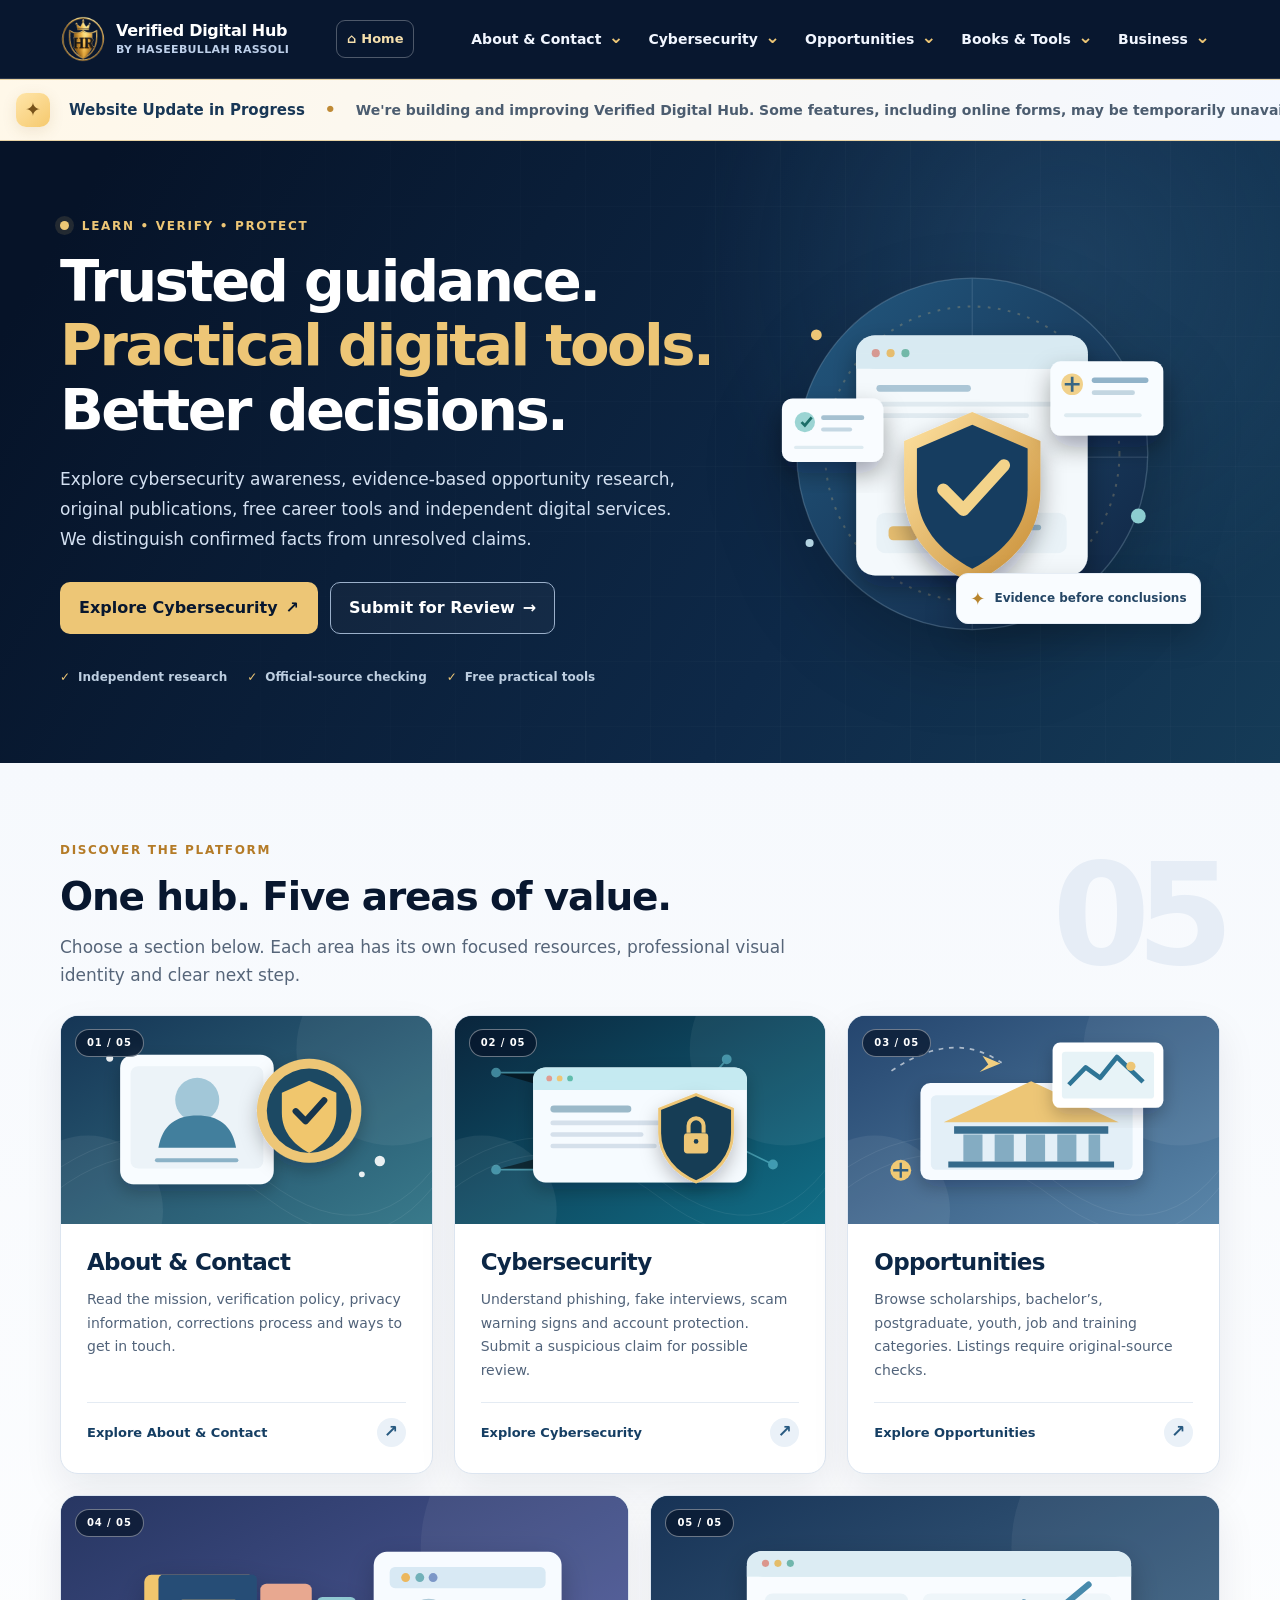
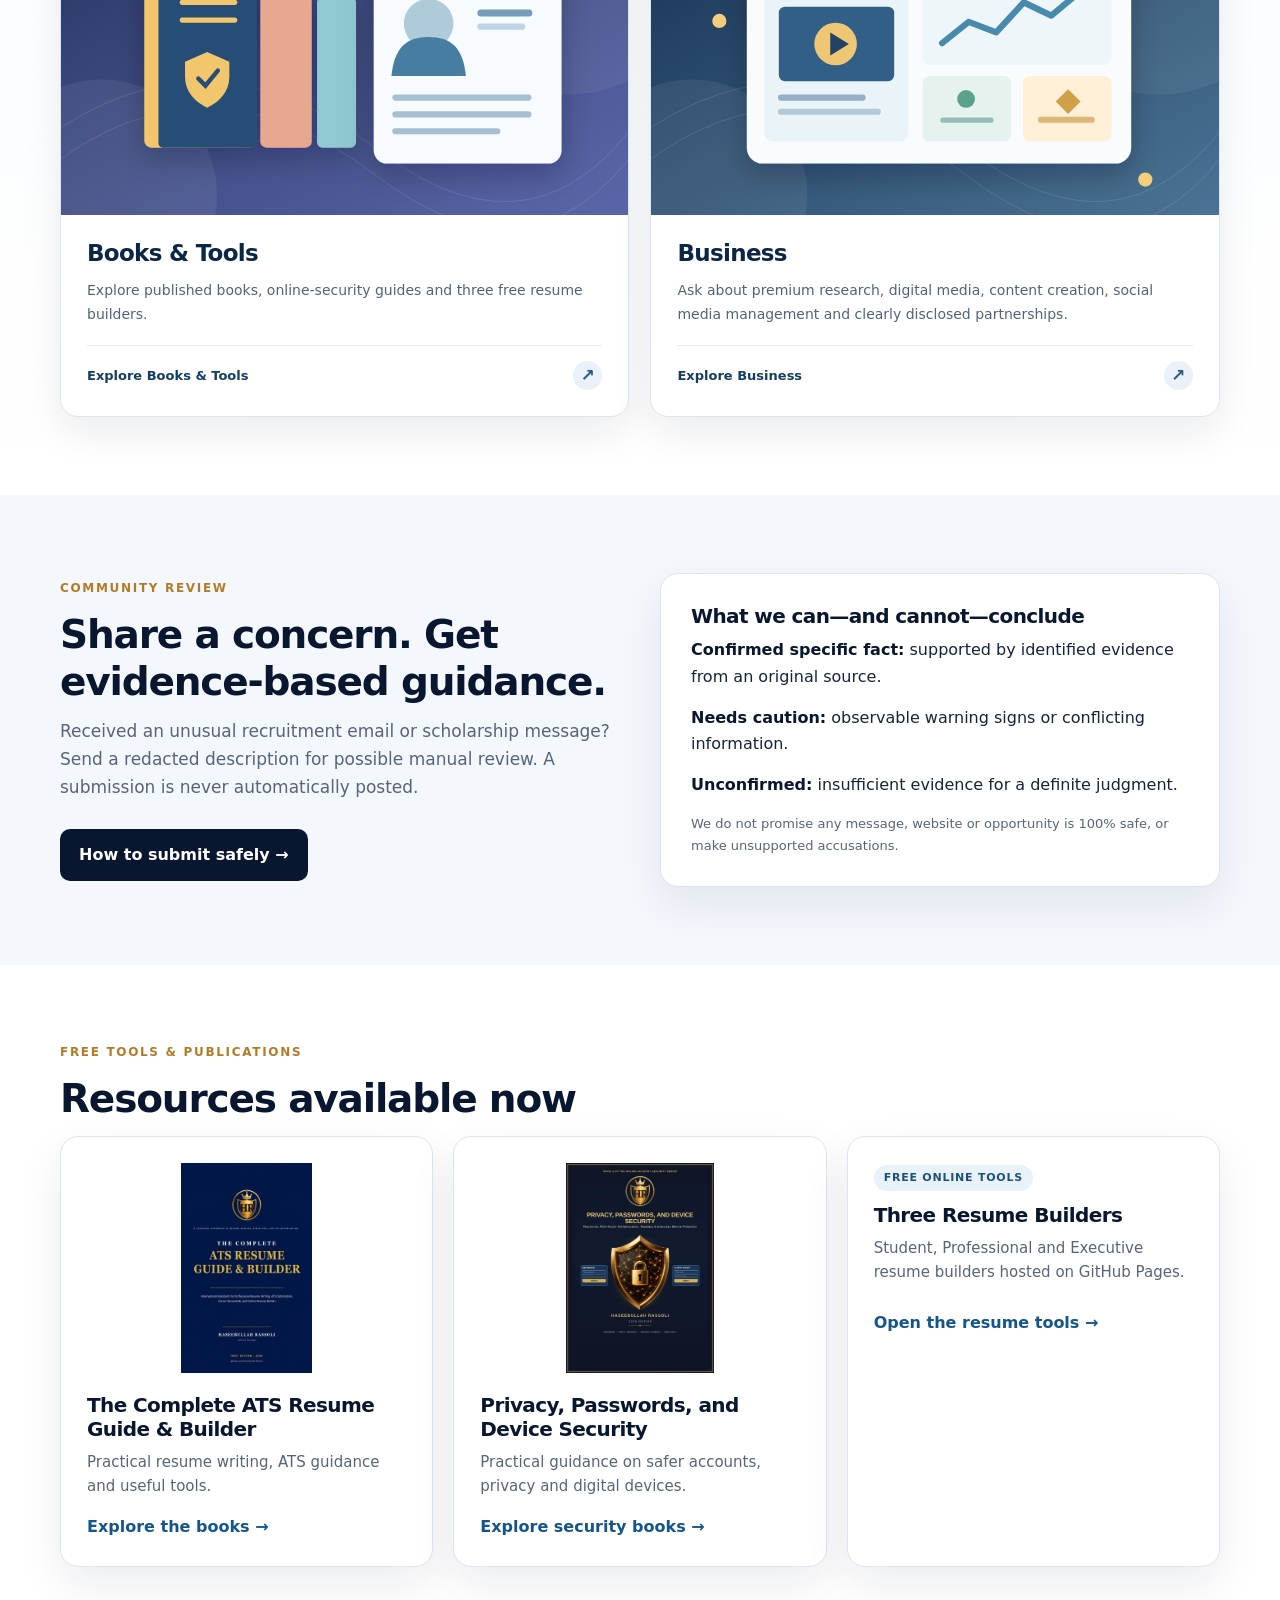
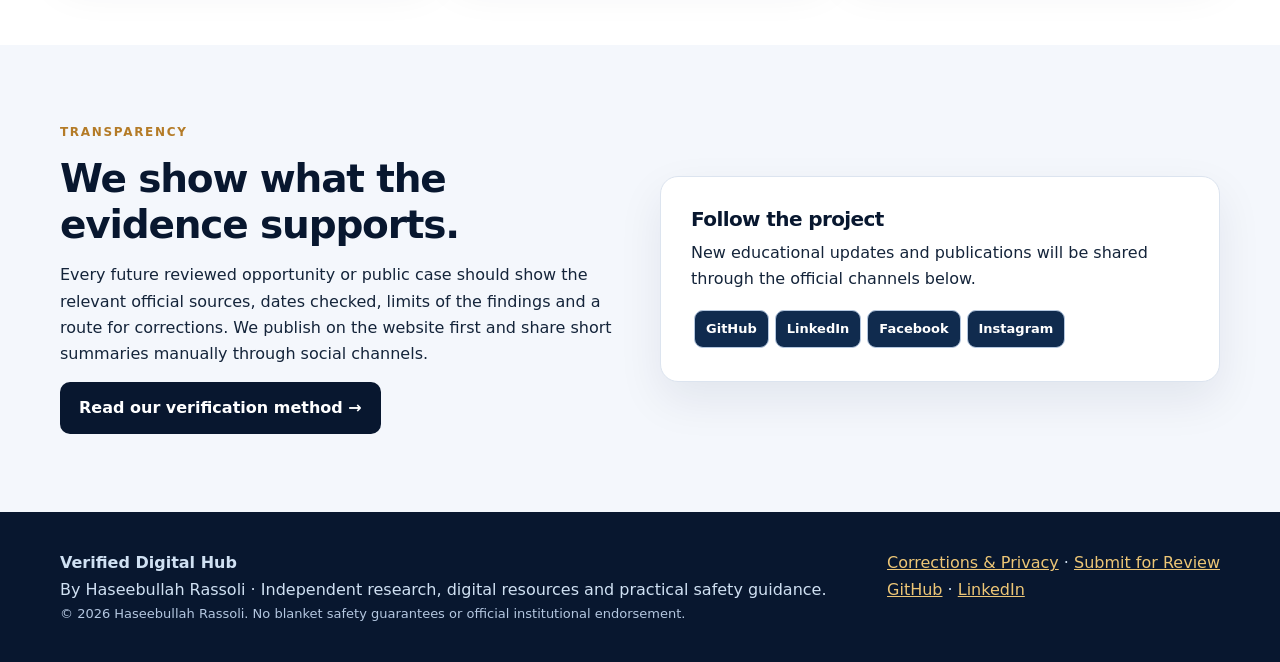
==== index.html @ c06a7e48 "Prepare consent-gated WhatsApp contact button across site" ====
<!doctype html><html lang="en"><head><meta charset="utf-8"><meta name="viewport" content="width=device-width, initial-scale=1"><title>Verified Digital Hub | Haseebullah Rassoli</title><meta name="description" content="Independent cybersecurity guidance, verified opportunities, books, free resume builders and digital services."><meta name="author" content="Haseebullah Rassoli"><meta name="theme-color" content="#08172f"><meta name="robots" content="index,follow"><link rel="icon" type="image/png" href="assets/hr-logo-favicon.png"><link rel="apple-touch-icon" href="assets/apple-touch-icon.png"><link rel="stylesheet" href="site.css"><script src="whatsapp-contact-config.js" defer></script><script src="site.js" defer></script></head><body><a class="skip" href="#main">Skip to main content</a><header class="site-header"><nav class="container nav-shell" aria-label="Primary navigation"><a class="brand" href="index.html"><img src="assets/hr-logo-transparent.png" alt="" width="46" height="46"><span>Verified Digital Hub<small>BY HASEEBULLAH RASSOLI</small></span></a><a class="home-shortcut" href="index.html" aria-label="Go to Home">⌂ <span>Home</span></a><button class="mobile-toggle" type="button" aria-controls="main-menu" aria-expanded="false">☰ Menu</button><div class="nav-links" id="main-menu"><details class="nav-drop"><summary>About & Contact</summary><div class="nav-menu"><a href="about.html#story">Our Story</a><a href="about.html#verification">Verification Method</a><a href="about.html#corrections">Corrections & Privacy</a><a href="about.html#contact">Feedback & Contact</a></div></details><details class="nav-drop"><summary>Cybersecurity</summary><div class="nav-menu"><a href="cybersecurity.html">Cybersecurity Overview</a><a href="cybersecurity.html#phishing">Phishing & Fake Emails</a><a href="cybersecurity.html#fake-jobs">Fake Jobs & Interviews</a><a href="cybersecurity.html#accounts">Account & Password Safety</a><a href="cybersecurity.html#sources">Official Source Checking</a><a href="submit-review.html">Submit for Review</a></div></details><details class="nav-drop"><summary>Opportunities</summary><div class="nav-menu"><a href="opportunities.html">Browse Categories</a><a href="opportunities.html#scholarships">Scholarships & Bachelor's</a><a href="opportunities.html#postgraduate">Master's & Postgraduate</a><a href="opportunities.html#youth">Youth Programs</a><a href="opportunities.html#jobs">Jobs & Training</a><a href="opportunities.html#events">Events</a></div></details><details class="nav-drop"><summary>Books & Tools</summary><div class="nav-menu"><a href="books-tools.html#books">Published Books</a><a href="books-tools.html#resume">Free Resume Builders</a><a href="books-tools.html#guides">Security Guides & Checklists</a></div></details><details class="nav-drop"><summary>Business</summary><div class="nav-menu"><a href="business.html#research">Premium Research & Verification</a><a href="business.html#media">Digital Media Services</a><a href="business.html#management">Social Media Management</a><a href="business.html#creation">Content Creation</a><a href="business.html#advertising">Advertising & Sponsored Content</a><a href="business.html#contact">Partnerships & Contact</a></div></details></div></nav></header><aside class="status-banner status-banner--ticker" aria-label="Website update in progress"><div class="status-marquee"><div class="status-marquee-track"><span class="status-symbol" aria-hidden="true">✦</span><span class="status-marquee-title">Website Update in Progress</span><span class="status-marquee-divider" aria-hidden="true">•</span><span class="status-marquee-message">We're building and improving Verified Digital Hub. Some features, including online forms, may be temporarily unavailable or may not work as expected. Thank you for your patience.</span><span class="status-marquee-chip">IN DEVELOPMENT</span></div></div></aside><main id="main"><section class="hero hub-hero"><div class="container hero-inner"><div class="hero-copy"><p class="eyebrow"><span class="hero-status-dot" aria-hidden="true"></span> LEARN • VERIFY • PROTECT</p><h1>Trusted guidance.<br><span>Practical digital tools.</span><br>Better decisions.</h1><p class="lede">Explore cybersecurity awareness, evidence-based opportunity research, original publications, free career tools and independent digital services. We distinguish confirmed facts from unresolved claims.</p><div class="buttons"><a class="button gold" href="cybersecurity.html">Explore Cybersecurity <span aria-hidden="true">↗</span></a><a class="button outline" href="submit-review.html">Submit for Review <span aria-hidden="true">→</span></a></div><div class="hero-proof"><span>Independent research</span><span>Official-source checking</span><span>Free practical tools</span></div></div><div class="hero-art"><img src="assets/hub-hero.svg" width="720" height="620" alt="Original illustration combining a protective shield, digital resource cards and evidence-based guidance" fetchpriority="high"><div class="hero-floating-note"><span aria-hidden="true">✦</span><span>Evidence before conclusions</span></div></div></div></section>
<section class="section hub-sections" id="explore"><div class="container"><div class="hub-section-heading"><div><p class="eyebrow">DISCOVER THE PLATFORM</p><h2>One hub. Five areas of value.</h2><p class="intro">Choose a section below. Each area has its own focused resources, professional visual identity and clear next step.</p></div><span class="hub-headline-mark" aria-hidden="true">05</span></div><div class="hub-card-grid"><article class="hub-card"><a class="hub-card-media" href="about.html" aria-label="Explore About & Contact"><img src="assets/hub-about.svg" width="640" height="360" alt="Original illustration of an author profile and verified shield" loading="lazy" decoding="async"><span class="hub-card-number">01 / 05</span></a><div class="hub-card-content"><h3><a href="about.html">About & Contact</a></h3><p>Read the mission, verification policy, privacy information, corrections process and ways to get in touch.</p><a class="hub-card-cta" href="about.html">Explore About & Contact<span aria-hidden="true">↗</span></a></div></article><article class="hub-card"><a class="hub-card-media" href="cybersecurity.html" aria-label="Explore Cybersecurity"><img src="assets/hub-cybersecurity.svg" width="640" height="360" alt="Original illustration of a protected email interface and security shield" loading="lazy" decoding="async"><span class="hub-card-number">02 / 05</span></a><div class="hub-card-content"><h3><a href="cybersecurity.html">Cybersecurity</a></h3><p>Understand phishing, fake interviews, scam warning signs and account protection. Submit a suspicious claim for possible review.</p><a class="hub-card-cta" href="cybersecurity.html">Explore Cybersecurity<span aria-hidden="true">↗</span></a></div></article><article class="hub-card"><a class="hub-card-media" href="opportunities.html" aria-label="Explore Opportunities"><img src="assets/hub-opportunities.svg" width="640" height="360" alt="Original illustration of education, graduation and global opportunities" loading="lazy" decoding="async"><span class="hub-card-number">03 / 05</span></a><div class="hub-card-content"><h3><a href="opportunities.html">Opportunities</a></h3><p>Browse scholarships, bachelor’s, postgraduate, youth, job and training categories. Listings require original-source checks.</p><a class="hub-card-cta" href="opportunities.html">Explore Opportunities<span aria-hidden="true">↗</span></a></div></article><article class="hub-card"><a class="hub-card-media" href="books-tools.html" aria-label="Explore Books & Tools"><img src="assets/hub-books-tools.svg" width="640" height="360" alt="Original illustration of books and an online resume builder" loading="lazy" decoding="async"><span class="hub-card-number">04 / 05</span></a><div class="hub-card-content"><h3><a href="books-tools.html">Books & Tools</a></h3><p>Explore published books, online-security guides and three free resume builders.</p><a class="hub-card-cta" href="books-tools.html">Explore Books & Tools<span aria-hidden="true">↗</span></a></div></article><article class="hub-card"><a class="hub-card-media" href="business.html" aria-label="Explore Business"><img src="assets/hub-business.svg" width="640" height="360" alt="Original illustration of digital media design and content management" loading="lazy" decoding="async"><span class="hub-card-number">05 / 05</span></a><div class="hub-card-content"><h3><a href="business.html">Business</a></h3><p>Ask about premium research, digital media, content creation, social media management and clearly disclosed partnerships.</p><a class="hub-card-cta" href="business.html">Explore Business<span aria-hidden="true">↗</span></a></div></article></div></div></section>
<section class="section alt"><div class="container split"><div><p class="eyebrow">COMMUNITY REVIEW</p><h2>Share a concern. Get evidence-based guidance.</h2><p class="intro">Received an unusual recruitment email or scholarship message? Send a redacted description for possible manual review. A submission is never automatically posted.</p><a class="button navy" href="submit-review.html">How to submit safely →</a></div><div class="feature"><h3>What we can—and cannot—conclude</h3><p><strong>Confirmed specific fact:</strong> supported by identified evidence from an original source.</p><p><strong>Needs caution:</strong> observable warning signs or conflicting information.</p><p><strong>Unconfirmed:</strong> insufficient evidence for a definite judgment.</p><p class="small">We do not promise any message, website or opportunity is 100% safe, or make unsupported accusations.</p></div></div></section>
<section class="section"><div class="container"><p class="eyebrow">FREE TOOLS & PUBLICATIONS</p><h2>Resources available now</h2><div class="grid"><article class="card book"><img src="assets/ats-resume-guide-cover.webp" alt="The Complete ATS Resume Guide & Builder book cover" loading="lazy"><h3>The Complete ATS Resume Guide & Builder</h3><p>Practical resume writing, ATS guidance and useful tools.</p><a class="arrow" href="books-tools.html#books">Explore the books →</a></article><article class="card book"><img src="assets/privacy-passwords-device-security-cover.webp" alt="Privacy, Passwords, and Device Security book cover" loading="lazy"><h3>Privacy, Passwords, and Device Security</h3><p>Practical guidance on safer accounts, privacy and digital devices.</p><a class="arrow" href="books-tools.html#books">Explore security books →</a></article><article class="card"><span class="tag">Free online tools</span><h3>Three Resume Builders</h3><p>Student, Professional and Executive resume builders hosted on GitHub Pages.</p><a class="arrow" href="books-tools.html#resume">Open the resume tools →</a></article></div></div></section>
<section class="section alt"><div class="container split"><div><p class="eyebrow">TRANSPARENCY</p><h2>We show what the evidence supports.</h2><p>Every future reviewed opportunity or public case should show the relevant official sources, dates checked, limits of the findings and a route for corrections. We publish on the website first and share short summaries manually through social channels.</p><a class="button navy" href="about.html#verification">Read our verification method →</a></div><div class="feature"><h3>Follow the project</h3><p>New educational updates and publications will be shared through the official channels below.</p><a class="pill" style="background:#102b4e" href="https://github.com/Haseebullah-rassoli">GitHub</a><a class="pill" style="background:#102b4e" href="https://www.linkedin.com/in/haseebullah-rassoli-b08135354">LinkedIn</a><a class="pill" style="background:#102b4e" href="https://www.facebook.com/share/19KVTna9Zg/">Facebook</a><a class="pill" style="background:#102b4e" href="https://www.instagram.com/haseebullahrassoli/">Instagram</a></div></div></section></main><footer class="site-footer"><div class="container foot"><div><strong>Verified Digital Hub</strong><p>By Haseebullah Rassoli · Independent research, digital resources and practical safety guidance.</p><p class="small">© 2026 Haseebullah Rassoli. No blanket safety guarantees or official institutional endorsement.</p></div><div><a href="about.html#corrections">Corrections & Privacy</a> · <a href="submit-review.html">Submit for Review</a><br><a href="https://github.com/Haseebullah-rassoli">GitHub</a> · <a href="https://www.linkedin.com/in/haseebullah-rassoli-b08135354">LinkedIn</a></div></div></footer></body></html>
---- site.css ----
:root{--navy:#08172f;--navy2:#102b4e;--blue:#235c91;--gold:#edc676;--ink:#14243a;--muted:#566579;--line:#dce4ef;--surface:#f4f7fc;--white:#fff;--green:#115a48;--radius:18px;--shadow:0 18px 45px rgba(11,31,64,.08)}*{box-sizing:border-box}html{scroll-behavior:smooth;scroll-padding-top:110px}body{margin:0;font-family:Inter,system-ui,-apple-system,"Segoe UI",sans-serif;line-height:1.64;color:var(--ink);background:var(--white)}a{color:#14568c}a:hover{color:#0c355a}button,input,select,textarea{font:inherit}button{cursor:pointer}a:focus-visible,button:focus-visible,input:focus-visible,select:focus-visible,textarea:focus-visible,summary:focus-visible{outline:3px solid #ca9a36;outline-offset:3px}[hidden]{display:none!important}.container{width:min(1160px,calc(100% - 38px));margin-inline:auto}.skip{position:absolute;top:-100px;left:16px;background:var(--gold);color:var(--navy);padding:10px 14px;z-index:110}.skip:focus{top:10px}.site-header{background:var(--navy);color:#fff;position:sticky;top:0;z-index:100;border-bottom:1px solid #ffffff22}.nav-shell{min-height:78px;display:flex;gap:20px;justify-content:space-between;align-items:center}.brand{display:flex;align-items:center;gap:10px;color:#fff;text-decoration:none;font-weight:850;letter-spacing:-.02em;white-space:nowrap;line-height:1.1}.brand:hover{color:#fff}.brand img{width:46px;height:46px;object-fit:contain}.brand small{display:block;font-size:11px;font-weight:550;letter-spacing:.03em;color:#bed0ea;margin-top:5px}.nav-links{display:flex;align-items:center;gap:5px}.nav-drop{position:relative}.nav-drop summary{color:#f1f6ff;list-style:none;display:flex;align-items:center;gap:7px;font-size:14px;font-weight:700;padding:11px 10px;border-radius:9px;white-space:nowrap;cursor:pointer}.nav-drop summary::-webkit-details-marker{display:none}.nav-drop summary:after{content:"⌄";color:var(--gold);font-size:18px;line-height:0;transform:translateY(-2px)}.nav-drop[open] summary,.nav-drop summary:hover{background:#ffffff18}.nav-menu{position:absolute;right:0;top:calc(100% + 12px);width:270px;border-radius:13px;padding:7px;background:#fff;box-shadow:0 19px 55px #0004;border:1px solid #dae3ed}.nav-menu a{display:block;padding:10px 12px;border-radius:7px;color:var(--ink);font-size:13px;text-decoration:none}.nav-menu a:hover{background:#eaf1f9;color:#153f6d}.nav-menu a:last-child{font-weight:700}.mobile-toggle{display:none;background:transparent;color:white;border:1px solid #8194b5;border-radius:9px;padding:8px 13px;font-weight:700}.hero{background:radial-gradient(circle at 82% 15%,#23528080,transparent 33%),linear-gradient(126deg,#071326,#112d52);color:white;overflow:hidden}.hero-inner{display:grid;grid-template-columns:1.55fr .45fr;gap:25px;align-items:center;padding:92px 0 94px}.eyebrow{font-size:12px;letter-spacing:.14em;text-transform:uppercase;font-weight:850;color:#b47b27;margin:0 0 13px}.hero .eyebrow,.page-hero .eyebrow{color:var(--gold)}h1,h2,h3{line-height:1.2;letter-spacing:-.03em}h1{font-size:clamp(36px,5vw,62px);margin:0 0 22px}h2{font-size:clamp(27px,3.2vw,39px);margin:0 0 13px;color:var(--navy)}h3{font-size:20px;margin:0 0 9px;color:var(--navy)}p{margin:0 0 15px}.hero .lede{font-size:clamp(17px,2vw,20px);color:#d4e1f2;max-width:710px}.hero-logo{width:min(290px,100%);margin:auto;filter:drop-shadow(0 24px 22px #0005)}.buttons{display:flex;gap:12px;flex-wrap:wrap;margin-top:27px}.button{display:inline-flex;align-items:center;justify-content:center;gap:8px;border:1px solid transparent;border-radius:10px;padding:12px 18px;min-height:46px;font-weight:800;text-decoration:none;transition:transform .15s ease,background .15s ease}.button:hover{transform:translateY(-1px)}.button.gold{color:var(--navy);background:var(--gold)}.button.gold:hover{color:var(--navy);background:#ffdb92}.button.outline{color:white;border-color:#9bb0ca;background:#ffffff08}.button.outline:hover{color:white;background:#ffffff1c}.button.navy{color:white;background:var(--navy)}.button.navy:hover{color:white;background:#1a3f6b}.section{padding:78px 0}.section.alt{background:var(--surface)}.intro{max-width:760px;color:var(--muted);font-size:17px;margin-bottom:27px}.grid{display:grid;grid-template-columns:repeat(3,minmax(0,1fr));gap:20px}.grid.two{grid-template-columns:repeat(2,minmax(0,1fr))}.card{border:1px solid var(--line);border-radius:var(--radius);padding:26px;background:#fff;box-shadow:var(--shadow);min-width:0}.card p{font-size:15px;color:var(--muted)}.card a{font-weight:750}.card .arrow{display:inline-block;margin-top:10px;text-decoration:none}.tag{display:inline-block;margin-bottom:12px;padding:4px 10px;border-radius:99px;font-size:11px;font-weight:850;letter-spacing:.07em;text-transform:uppercase;color:#1c5279;background:#e9f2fa}.tag.gold-tag{background:#fff2d4;color:#765414}.card-icon{height:42px;width:42px;display:grid;place-items:center;background:#eaf1f9;border-radius:12px;margin-bottom:18px;font-size:23px;color:#193f64}.split{display:grid;grid-template-columns:1fr 1fr;gap:40px;align-items:center}.feature{background:#fff;border:1px solid var(--line);border-radius:var(--radius);padding:30px;box-shadow:var(--shadow)}.feature strong{color:var(--navy)}.feature p{margin:0 0 15px}.feature p:last-child{margin:0}.alert{border-radius:12px;background:#fff7e4;border-left:5px solid #cf9a36;padding:18px 20px;margin:20px 0;color:#634a21}.alert p:last-child{margin:0}.page-hero{padding:65px 0;background:linear-gradient(125deg,#071326,#14345b);color:#fff}.page-hero h1{font-size:clamp(33px,5vw,50px);margin-bottom:13px}.page-hero p{color:#dae7f7;max-width:790px;font-size:18px}.prose{max-width:860px}.prose h2{margin-top:34px;font-size:28px}.prose p,.prose li{color:#37465b}.prose ul{padding-left:24px}.prose li{margin-bottom:9px}.link-row{display:flex;flex-wrap:wrap;gap:11px}.link-row a{border:1px solid #bdcedd;background:white;color:var(--navy);padding:9px 13px;border-radius:9px;text-decoration:none;font-weight:700}.link-row a:hover{background:#edf4fb}.book{display:flex;flex-direction:column}.book img{height:210px;width:100%;object-fit:contain;margin-bottom:20px}.book .arrow{margin-top:auto}.form-card{border:1px solid var(--line);background:#fff;padding:28px;border-radius:var(--radius);box-shadow:var(--shadow)}.form-card label:not(.check){display:block;font-weight:750;margin:17px 0 6px}.form-card input:not([type=checkbox]),.form-card select,.form-card textarea{width:100%;padding:12px;border:1px solid #9baec5;border-radius:9px;color:var(--ink)}.form-card textarea{min-height:145px;resize:vertical}.check{display:flex;align-items:flex-start;gap:10px;margin:17px 0}.check input{margin-top:7px}.small{font-size:13px!important;color:var(--muted)}.status{font-weight:700;color:var(--green)}.category-bar{display:flex;gap:12px;flex-wrap:wrap;margin-bottom:23px}.category-bar input,.category-bar select{border:1px solid #9baec5;border-radius:9px;padding:10px 13px}.category-bar input{flex:1;min-width:240px}.site-footer{padding:38px 0;background:var(--navy);color:#d0e1f3}.site-footer a{color:var(--gold)}.foot{display:flex;justify-content:space-between;gap:25px;flex-wrap:wrap}.foot p{margin:0}.foot .small{color:#b4c7e0!important}.pill{border:1px solid #b4c7df;border-radius:9px;background:#ffffff12;color:#fff;text-decoration:none;font-weight:700;font-size:13px;padding:7px 11px;display:inline-block;margin:3px}.pill:hover{color:var(--gold)}@media(max-width:1000px){.brand span{max-width:170px;white-space:normal}.nav-drop summary{padding:9px 6px;font-size:12px}}@media(max-width:820px){.site-header{position:relative}.nav-shell{flex-wrap:wrap;padding-block:12px}.mobile-toggle{display:block}.nav-links{display:none;width:100%;flex-direction:column;align-items:stretch;gap:0}.nav-links.is-open{display:flex}.nav-drop summary{font-size:16px;padding:12px}.nav-menu{position:static;width:auto;margin:3px 0 12px;padding:4px;background:#122e52;border:1px solid #385775;box-shadow:none}.nav-menu a{color:#fff;padding:11px 13px;font-size:14px}.nav-menu a:hover{color:white;background:#ffffff18}.hero-inner{grid-template-columns:1fr;padding:67px 0}.hero-logo{display:none}.grid{grid-template-columns:repeat(2,minmax(0,1fr))}.split{grid-template-columns:1fr}}@media(max-width:590px){.container{width:min(100% - 30px,1160px)}.section{padding:48px 0}.grid,.grid.two{grid-template-columns:1fr}.card,.feature,.form-card{padding:22px}.page-hero{padding:44px 0}.hero-inner{padding:55px 0}}@media(prefers-reduced-motion:reduce){html{scroll-behavior:auto}.button{transition:none}.button:hover{transform:none}}
/* Sitewide development status notice */
.status-banner{position:relative;overflow:hidden;background:linear-gradient(110deg,#fff9e9 0%,#f7f8ff 58%,#ecf5fc 100%);border-bottom:1px solid #e2d5b6;color:#1c304a}.status-banner:before{content:"";position:absolute;right:-50px;top:-75px;width:220px;height:220px;border:1px solid rgba(190,147,65,.17);border-radius:50%;pointer-events:none}.status-banner-inner{position:relative;display:flex;align-items:center;gap:17px;padding-top:19px;padding-bottom:19px}.status-symbol{display:grid;place-items:center;flex:0 0 46px;width:46px;height:46px;border-radius:14px;color:#77521a;background:linear-gradient(140deg,#ffe5a9,#f5c96e);font-size:25px;box-shadow:0 4px 15px rgba(130,88,28,.12)}.status-banner-copy{flex:1;min-width:0}.status-kicker{display:block;font-size:10px;letter-spacing:.14em;font-weight:850;color:#906121;margin-bottom:2px}.status-banner-copy strong{display:block;font-size:16px;line-height:1.3;color:#19324e}.status-banner-copy p{margin:4px 0 0;color:#495c70;font-size:13px;line-height:1.55}.status-chip{flex-shrink:0;padding:7px 10px;border:1px solid #ebcf8e;background:#fff7e5;border-radius:30px;color:#785519;font-size:10px;letter-spacing:.065em;font-weight:850}.form-card button:disabled{opacity:.65;cursor:wait}.status.error{color:#a33b31}.thankyou-symbol{width:58px;height:58px;display:grid;place-items:center;margin-bottom:20px;border-radius:17px;background:#e0f1eb;color:#166044;font-size:30px}@media(max-width:660px){.status-banner-inner{align-items:flex-start;gap:12px;padding-top:15px;padding-bottom:16px}.status-symbol{width:37px;height:37px;flex-basis:37px;border-radius:11px;font-size:20px}.status-chip{display:none}.status-banner-copy strong{font-size:15px}.status-banner-copy p{font-size:12px}}

/* Home shortcut: utility navigation, separate from the five primary sections. */
.home-shortcut{display:inline-flex;align-items:center;gap:5px;justify-content:center;flex-shrink:0;color:#f5dfac;border:1px solid #ffffff48;border-radius:9px;padding:7px 10px;text-decoration:none;font-size:13px;font-weight:800;white-space:nowrap}.home-shortcut:hover{background:#ffffff19;color:#fff}.home-shortcut:first-letter{font-size:18px}
@media(min-width:821px) and (max-width:1110px){.brand{font-size:13px}.brand small{font-size:9px}.brand img{width:38px;height:38px}.nav-shell{gap:8px}.nav-links{gap:1px}.nav-drop summary{padding:9px 5px;font-size:11px}.home-shortcut{padding:6px 7px;font-size:11px}}
@media(max-width:820px){.home-shortcut{margin-left:auto}.mobile-toggle{margin-left:0}}
@media(max-width:430px){.brand{gap:7px;font-size:13px}.brand span{max-width:145px}.brand small{font-size:9px}.brand img{width:39px;height:39px}.nav-shell{gap:7px}.home-shortcut{padding:6px 8px;font-size:12px}.mobile-toggle{padding:7px 9px;font-size:13px}}
/* Right-to-left moving announcement on the Home page. */
.status-banner--ticker{background:linear-gradient(100deg,#fff8e9,#f4f8ff);border-block:1px solid #e8d3a5;padding:0}.status-banner--ticker:before{display:none}.status-marquee{overflow:hidden;white-space:nowrap;width:100%;padding:12px 0}.status-marquee-track{display:flex;align-items:center;gap:19px;width:max-content;min-width:max-content;animation:hubNoticeTravel 33s linear infinite;will-change:transform;color:#19324e}.status-marquee-title{font-size:15px;font-weight:850;color:#183756}.status-marquee-message{font-size:14px;font-weight:600;color:#4c5d70}.status-marquee-divider{color:#bf8a35;font-size:22px}.status-marquee-chip{font-size:10px;font-weight:850;letter-spacing:.08em;border:1px solid #dfba71;border-radius:40px;padding:5px 10px;background:#fff4d9;color:#79541b}.status-marquee-track .status-symbol{width:34px;height:34px;flex-basis:34px;font-size:19px;border-radius:10px;margin-left:16px}@keyframes hubNoticeTravel{from{transform:translateX(100vw)}to{transform:translateX(-100%)}}.status-marquee:hover .status-marquee-track,.status-marquee:focus-within .status-marquee-track{animation-play-state:paused}
@media(max-width:590px){.status-marquee{padding:9px 0}.status-marquee-track{gap:13px;animation-duration:27s}.status-marquee-title{font-size:14px}.status-marquee-message{font-size:13px}}
@media(prefers-reduced-motion:reduce){.status-marquee{white-space:normal;overflow:visible;padding:14px 16px}.status-marquee-track{animation:none;transform:none!important;display:block;min-width:0;width:auto;white-space:normal}.status-marquee-track .status-symbol,.status-marquee-divider{display:none}.status-marquee-title{display:block;margin-bottom:4px}.status-marquee-message{display:block;line-height:1.5}.status-marquee-chip{display:inline-block;margin-top:7px}}

/* Verified Digital Hub — bespoke editorial homepage */
.hub-hero{position:relative;background:radial-gradient(circle at 83% 20%,rgba(67,123,160,.25),transparent 31%),linear-gradient(121deg,#061328 7%,#0e2948 65%,#153b57 100%)}.hub-hero:before{content:"";position:absolute;inset:0;pointer-events:none;background-image:linear-gradient(#ffffff05 1px,transparent 1px),linear-gradient(90deg,#ffffff05 1px,transparent 1px);background-size:65px 65px;mask-image:linear-gradient(90deg,transparent,#000 60%)}.hub-hero .hero-inner{position:relative;z-index:1;grid-template-columns:minmax(0,1.15fr) minmax(0,.85fr);min-height:610px;gap:16px;padding-block:76px}.hub-hero h1{font-size:clamp(39px,4.5vw,62px);line-height:1.12;letter-spacing:-.045em;max-width:720px}.hub-hero h1 span{color:#edc676}.hub-hero .lede{max-width:620px;font-size:17px;line-height:1.75}.hero-status-dot{display:inline-block;width:9px;height:9px;background:#ecc775;border-radius:50%;margin-right:7px;box-shadow:0 0 0 5px #edc67620}.hero-art{position:relative;display:grid;place-items:center;min-height:420px}.hero-art img{display:block;width:min(100%,620px);height:auto;filter:drop-shadow(0 30px 38px #0003)}.hero-floating-note{position:absolute;right:4%;bottom:9%;display:flex;gap:9px;align-items:center;background:#f9fcff;border:1px solid #e6edf5;color:#254665;padding:10px 13px;border-radius:12px;box-shadow:0 14px 33px #0003;font-size:12px;font-weight:850}.hero-floating-note span:first-child{color:#b8852e;font-size:18px}.hero-proof{display:flex;gap:10px 20px;flex-wrap:wrap;margin-top:34px;color:#bdcee0;font-size:12px;font-weight:650}.hero-proof span:before{content:"✓";display:inline-block;margin-right:8px;color:#edc676;font-weight:900}.hub-sections{background:linear-gradient(180deg,#f6f9fd 0%,#fff 100%)}.hub-section-heading{display:flex;align-items:center;justify-content:space-between;gap:18px;margin-bottom:25px}.hub-section-heading .intro{margin-bottom:0}.hub-headline-mark{font-size:clamp(72px,11vw,155px);font-weight:900;color:#e6edf6;letter-spacing:-.1em;line-height:1}.hub-card-grid{display:grid;grid-template-columns:repeat(6,minmax(0,1fr));gap:21px}.hub-card{grid-column:span 2;background:#fff;border:1px solid #dce5f0;border-radius:18px;overflow:hidden;box-shadow:0 16px 38px rgba(7,24,49,.08);min-width:0;display:flex;flex-direction:column;transition:transform .2s ease,box-shadow .2s ease,border-color .2s ease}.hub-card:nth-child(4),.hub-card:nth-child(5){grid-column:span 3}.hub-card:hover{transform:translateY(-5px);box-shadow:0 24px 45px rgba(7,24,49,.14);border-color:#b8cce0}.hub-card-media{display:block;position:relative;overflow:hidden;aspect-ratio:16/9;background:#143d62}.hub-card-media img{display:block;width:100%;height:100%;object-fit:cover;transition:transform .35s ease}.hub-card:hover .hub-card-media img{transform:scale(1.035)}.hub-card-number{position:absolute;top:13px;left:14px;background:rgba(6,21,42,.7);backdrop-filter:blur(8px);border:1px solid #ffffff65;border-radius:99px;color:#fff;letter-spacing:.09em;font-size:10px;font-weight:850;padding:5px 11px}.hub-card-content{padding:25px 26px 26px;display:flex;flex:1;flex-direction:column}.hub-card h3{margin:0 0 11px;font-size:23px}.hub-card h3 a{color:#0c2746;text-decoration:none}.hub-card h3 a:hover{color:#17618d}.hub-card p{color:#51637a;font-size:14px;line-height:1.7;flex:1;margin-bottom:19px}.hub-card-cta{display:inline-flex;align-items:center;justify-content:space-between;gap:15px;width:100%;text-decoration:none;color:#153e63;font-size:13px;font-weight:850;border-top:1px solid #e4ebf3;padding-top:15px}.hub-card-cta span{width:29px;height:29px;display:grid;place-items:center;border-radius:50%;background:#eaf1f8;color:#285a81;font-size:17px}.hub-card-cta:hover span{background:#edc676;color:#0a2a46}
/* Matching visual mastheads for the five main sections. */
.visual-page-hero{position:relative;overflow:hidden}.visual-page-hero .container{display:grid;grid-template-columns:minmax(0,1.1fr) minmax(220px,.6fr);align-items:center;gap:22px}.visual-page-hero .page-banner-art{width:min(100%,390px);height:auto;justify-self:end;filter:drop-shadow(0 12px 24px #0003);border:1px solid #ffffff2c;border-radius:16px}.visual-page-hero h1{max-width:620px}
@media(max-width:1020px){.hub-hero .hero-inner{min-height:auto}.hub-card-grid{gap:16px}.hub-card-content{padding:21px}.hub-card h3{font-size:21px}}@media(max-width:820px){.hub-hero .hero-inner{grid-template-columns:1fr;padding-block:60px}.hub-hero .hero-art{min-height:0}.hub-hero .hero-art img{width:min(100%,440px)}.hero-floating-note{right:16%;bottom:7%}.hub-card-grid{grid-template-columns:repeat(2,minmax(0,1fr))}.hub-card,.hub-card:nth-child(4),.hub-card:nth-child(5){grid-column:auto}.visual-page-hero .container{grid-template-columns:1fr minmax(150px,.4fr)}}@media(max-width:590px){.hub-hero .hero-inner{padding-block:47px;gap:26px}.hub-hero h1{font-size:clamp(35px,9vw,47px)}.hub-hero .lede{font-size:15px}.hero-proof{gap:8px 16px;margin-top:25px;font-size:11px}.hero-art img{width:min(100%,380px)}.hero-floating-note{right:2%;bottom:5%;font-size:10px;padding:7px 10px}.hub-section-heading{display:block}.hub-headline-mark{display:none}.hub-card-grid{grid-template-columns:1fr;gap:18px}.hub-card-media{aspect-ratio:16/8}.hub-card-content{padding:20px 21px}.hub-card h3{font-size:21px}.visual-page-hero .container{grid-template-columns:1fr}.visual-page-hero .page-banner-art{width:min(100%,330px);justify-self:start}}@media(prefers-reduced-motion:reduce){.hub-card,.hub-card-media img{transition:none}.hub-card:hover{transform:none}.hub-card:hover .hub-card-media img{transform:none}}

/* Editorial mastheads — text and original illustrations on a real two-column grid. */
.visual-page-hero{background:radial-gradient(circle at 78% 24%,rgba(85,144,182,.27),transparent 37%),linear-gradient(120deg,#071729,#173d60);padding:58px 0}.visual-page-hero .container{grid-template-columns:minmax(0,1.16fr) minmax(0,.84fr);gap:34px}.visual-page-hero .page-hero-copy{min-width:0}.visual-page-hero .page-hero-copy>p:last-of-type{line-height:1.72}.visual-page-hero .page-banner-art{display:block;width:min(100%,450px);justify-self:end;box-shadow:0 18px 40px #0002;border-radius:17px}.visual-page-hero .page-hero-copy h1{margin-bottom:17px}
/* Privacy-first community submission. */
.submission-hero{padding:61px 0}.submission-hero-tags{display:flex;flex-wrap:wrap;gap:9px;margin-top:24px}.submission-hero-tags span{display:inline-flex;align-items:center;background:#ffffff11;border:1px solid #b8d7ef55;border-radius:30px;color:#d6e7f5;font-size:11px;font-weight:800;padding:6px 10px}.submission-section{background:linear-gradient(160deg,#f4f8fc,#fff 75%)}.submission-layout{display:grid;grid-template-columns:minmax(0,.88fr) minmax(0,1.12fr);gap:48px;align-items:start}.submission-guide{padding-top:25px}.submission-guide .intro{font-size:15px;line-height:1.8}.submission-step{display:flex;gap:17px;padding:22px 0;border-bottom:1px solid #dde6ee}.submission-step-num{display:grid;place-items:center;flex:0 0 39px;width:39px;height:39px;border-radius:12px;background:#e7eff7;border:1px solid #cbdcec;color:#214c72;font-weight:900;font-size:13px}.submission-step h3{font-size:17px;margin:0 0 7px}.submission-step p{font-size:14px;color:#526579;margin:0;line-height:1.76}.submission-privacy{background:#fff7e6;border:1px solid #ead4aa;border-left:4px solid #cc9a43;border-radius:13px;padding:18px 19px;margin:27px 0 22px}.submission-privacy strong{color:#664a22}.submission-privacy p{font-size:13px;line-height:1.73;color:#6d5b42;margin:8px 0 0}.submission-backlink{display:inline-flex;align-items:center;font-size:13px;font-weight:850;text-decoration:none}.submission-form-shell{overflow:hidden;border:1px solid #d6e3ef;background:#fff;border-radius:22px;box-shadow:0 23px 60px rgba(12,33,67,.11)}.submission-form-top{padding:29px 31px 23px;background:linear-gradient(130deg,#f9fcff,#eaf3fa);border-bottom:1px solid #e0e9f2}.submission-form-top h2{margin:0 0 9px;font-size:28px}.submission-form-top p{font-size:13px;color:#596d81;margin:0}.submission-form{padding:7px 31px 31px}.submission-form label:not(.check){display:block;font-size:13px;font-weight:850;color:#1c3651;margin:21px 0 7px}.submission-form label>span:not(.field-optional){color:#b47627}.submission-form .field-optional{font-weight:550;font-size:11px;color:#718096}.submission-form input:not([type="file"]):not([type="checkbox"]),.submission-form select,.submission-form textarea{width:100%;background:#fff;border:1px solid #b7c9d8;color:#17304b;border-radius:10px;padding:12px 13px;min-height:47px;font-size:14px;line-height:1.5;transition:border-color .2s,box-shadow .2s}.submission-form textarea{resize:vertical;min-height:152px}.submission-form input:focus,.submission-form select:focus,.submission-form textarea:focus{border-color:#356c97;box-shadow:0 0 0 3px #356c9722;outline:none}.submission-form input::placeholder,.submission-form textarea::placeholder{color:#8192a3}.submission-form .input-hint{font-size:11px;color:#687a8a;line-height:1.6;margin:6px 0 0}.attachment-drop{position:relative;display:flex;align-items:center;gap:13px;border:1.5px dashed #9cb6cb;background:#f4f9fc;border-radius:12px;padding:19px 16px;min-height:88px;transition:background .15s,border-color .15s}.attachment-drop:hover,.attachment-drop:focus-within{background:#eaf4fb;border-color:#487ca7}.attachment-drop .attachment-icon{display:grid;place-items:center;flex:0 0 36px;height:36px;background:#dbeaf6;color:#275b84;border-radius:10px;font-size:23px}.attachment-drop strong{display:block;color:#244866;font-size:13px}.attachment-drop p{color:#697f92;font-size:11px;margin:2px 0 0}.attachment-drop input[type="file"]{position:absolute;inset:0;width:100%;height:100%;opacity:0;cursor:pointer}.file-validation-error{font-size:12px;color:#a33a30;font-weight:750;margin:7px 0 0}.submission-form .submission-consent{display:flex;align-items:flex-start;gap:12px;margin:24px 0}.submission-consent input{margin:4px 0 0;flex:0 0 auto;accent-color:#1a5880;width:17px;height:17px}.submission-consent span{font-size:12px;font-weight:550;color:#4c5e70;line-height:1.65}.submission-send{width:100%;min-height:51px;justify-content:space-between;font-size:14px}.submission-send:disabled{opacity:.65;cursor:wait}.submission-form-note{margin:15px 0 0;color:#687a8c;font-size:11px;line-height:1.7}.form-honeypot{position:absolute;left:-99999px;width:1px;height:1px;overflow:hidden}
@media(max-width:850px){.submission-layout{grid-template-columns:1fr;gap:30px}.submission-guide{padding-top:0}.visual-page-hero .container{grid-template-columns:minmax(0,1fr) minmax(185px,.48fr);gap:20px}}@media(max-width:590px){.visual-page-hero{padding:45px 0}.visual-page-hero .container{grid-template-columns:1fr;gap:23px}.visual-page-hero .page-banner-art{width:min(100%,350px);justify-self:start}.submission-hero-tags{gap:6px}.submission-hero-tags span{font-size:10px;padding:5px 8px}.submission-form-top{padding:24px 22px 20px}.submission-form-top h2{font-size:24px}.submission-form{padding:5px 22px 25px}.submission-section{padding-top:48px}.submission-guide .intro{font-size:14px}}

/* Fail-safe form delivery feedback; never display a success badge for an unconfirmed transfer. */
.form-delivery-status{font-size:13px;line-height:1.65;margin:14px 0 8px;padding:12px 14px;border-radius:10px}.form-delivery-status.status-note{background:#eef5fb;border:1px solid #cadfeb;color:#214b68}.form-delivery-status.status-error{background:#fff0ed;border:1px solid #eac7c0;color:#8c342d;font-weight:750}.copy-report{border:1px solid #bbcfde!important;color:#163a58!important;background:#f4f8fb!important;font-size:13px!important;padding:10px 14px!important;margin:4px 0 8px}.copy-report:hover{background:#e5f0f8!important}.copy-report[hidden]{display:none!important}

/* Google-hosted backend: no live form is advertised until the owner deploys it. */
.hub-form-mount{padding:18px 20px 23px;min-height:220px}.hub-form-inactive{padding:25px 23px;border-radius:15px;border:1px solid #ead5a8;background:linear-gradient(120deg,#fff9e9,#f0f5fb);color:#30445c}.hub-form-inactive strong{display:block;font-size:20px;color:#1a3452;margin-bottom:10px}.hub-form-inactive p{margin:0;font-size:14px;line-height:1.75;color:#5c6c7c}.hub-form-privacy-note{font-size:12px;line-height:1.7;color:#536879;padding:10px 13px;background:#eaf3f9;border-radius:10px;margin-bottom:12px}.hub-form-frame{display:block;width:100%;height:1030px;max-height:none;border:1px solid #d9e5ef;border-radius:14px;background:white}.hub-form-open{font-size:12px;line-height:1.7;margin:12px 0 0;color:#536879}.hub-form-open a{font-weight:800;text-decoration:underline}.hub-business-form .hub-form-frame{height:850px}@media(max-width:590px){.hub-form-mount{padding:13px 10px 19px}.hub-form-frame{height:1200px;border-radius:10px}.hub-business-form .hub-form-frame{height:940px}.hub-form-inactive{padding:19px 17px}.hub-form-inactive strong{font-size:18px}}
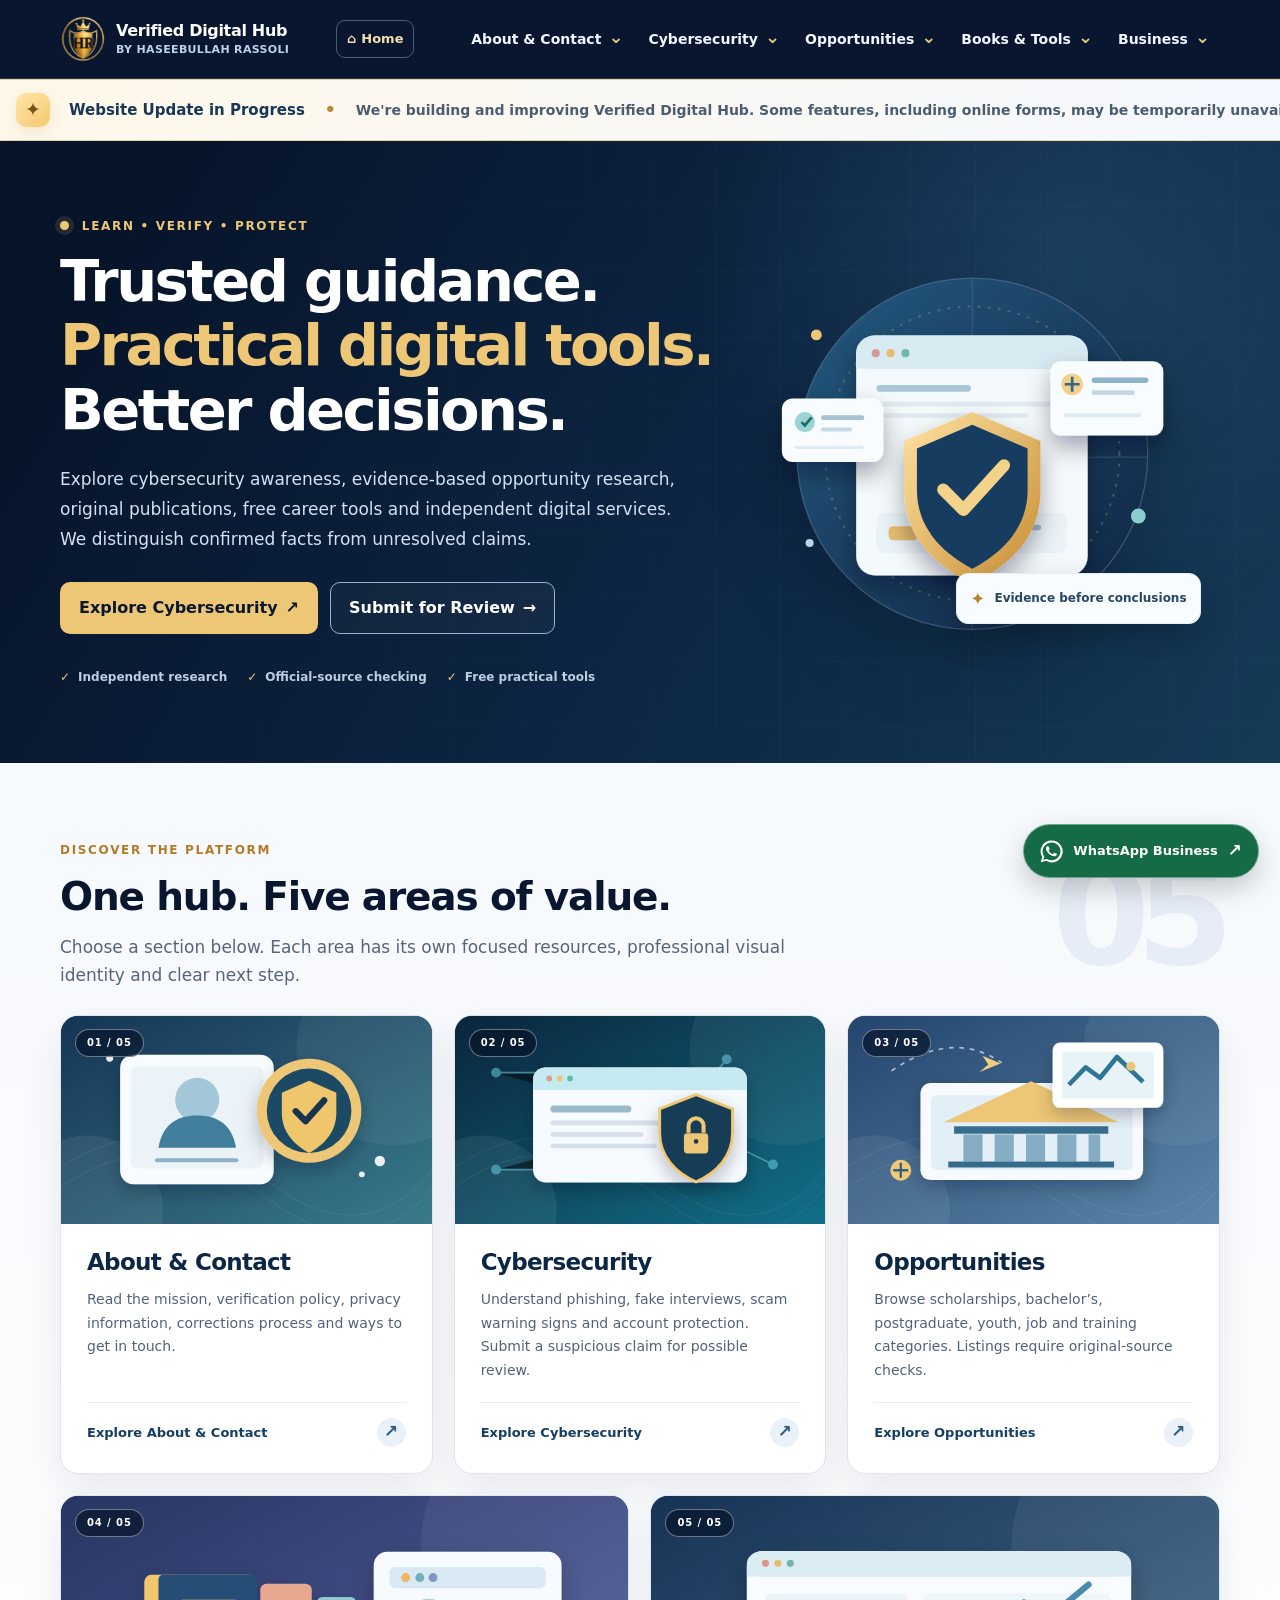
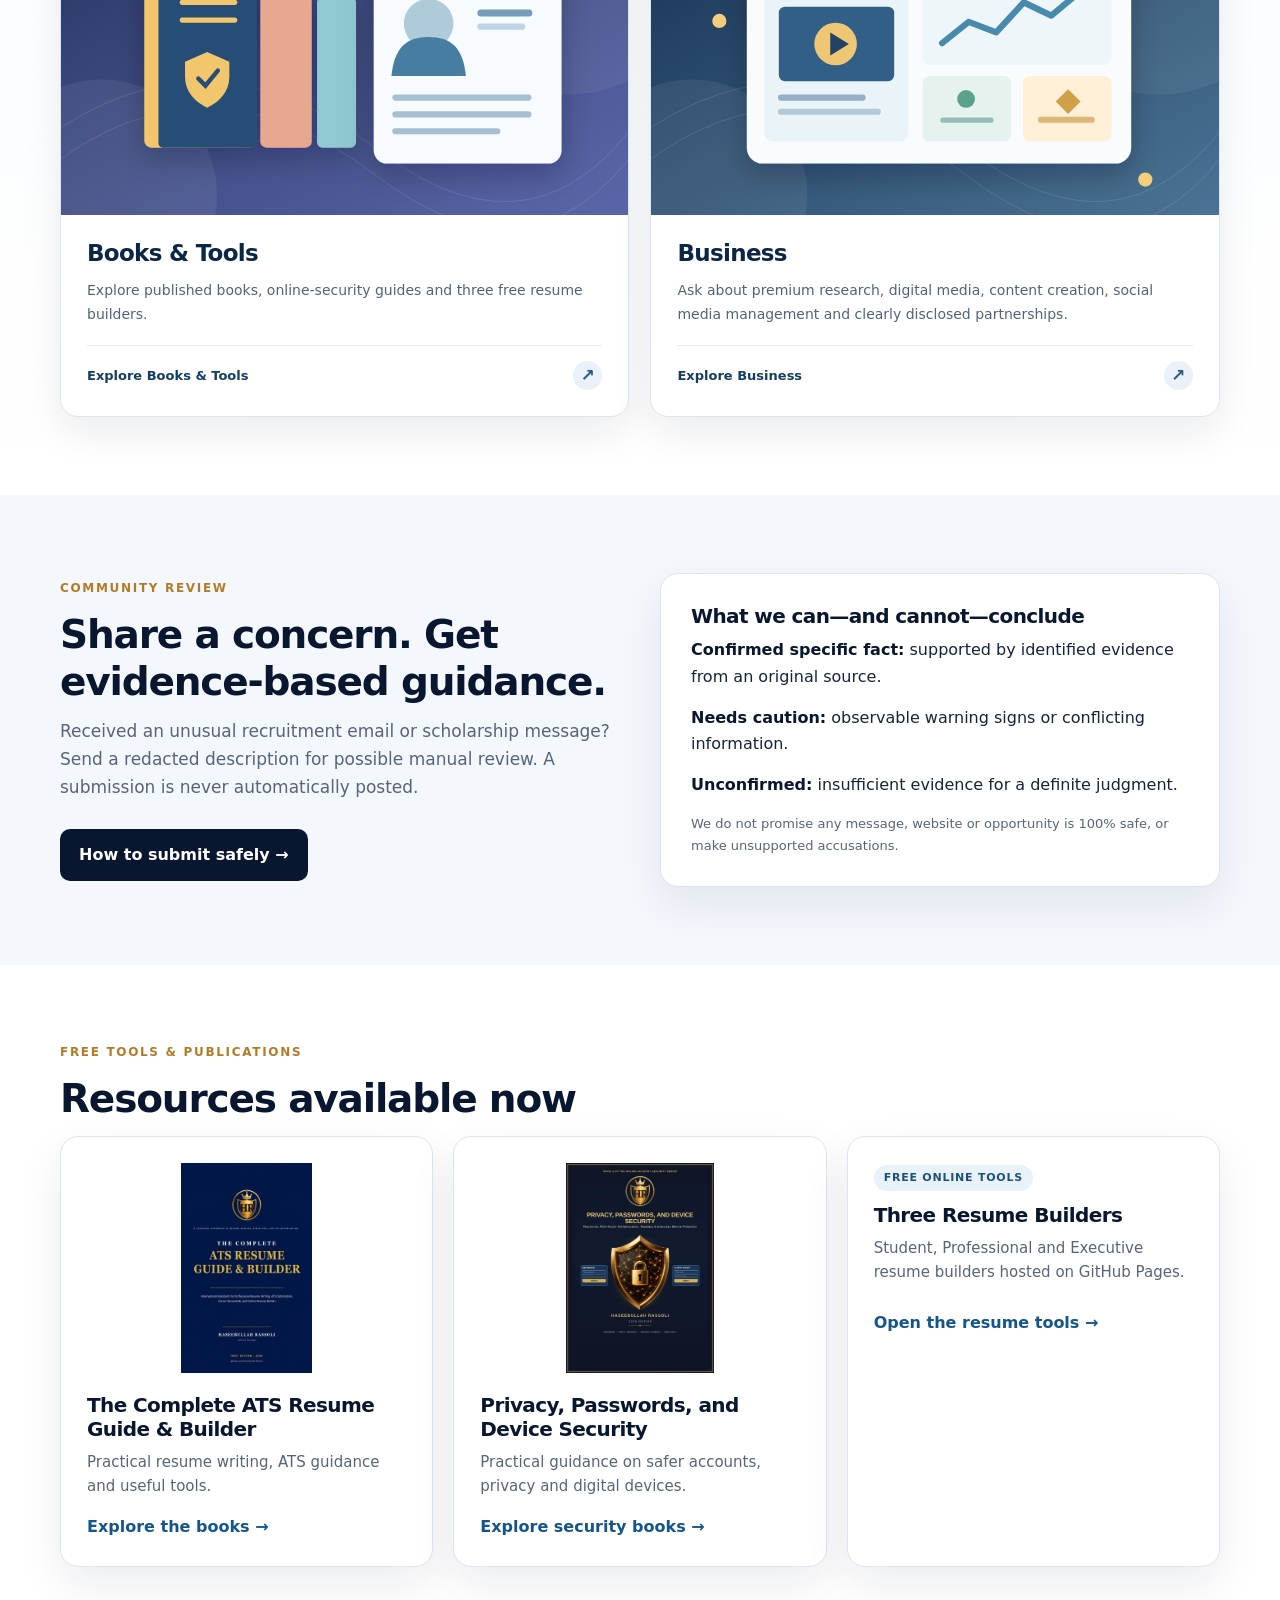
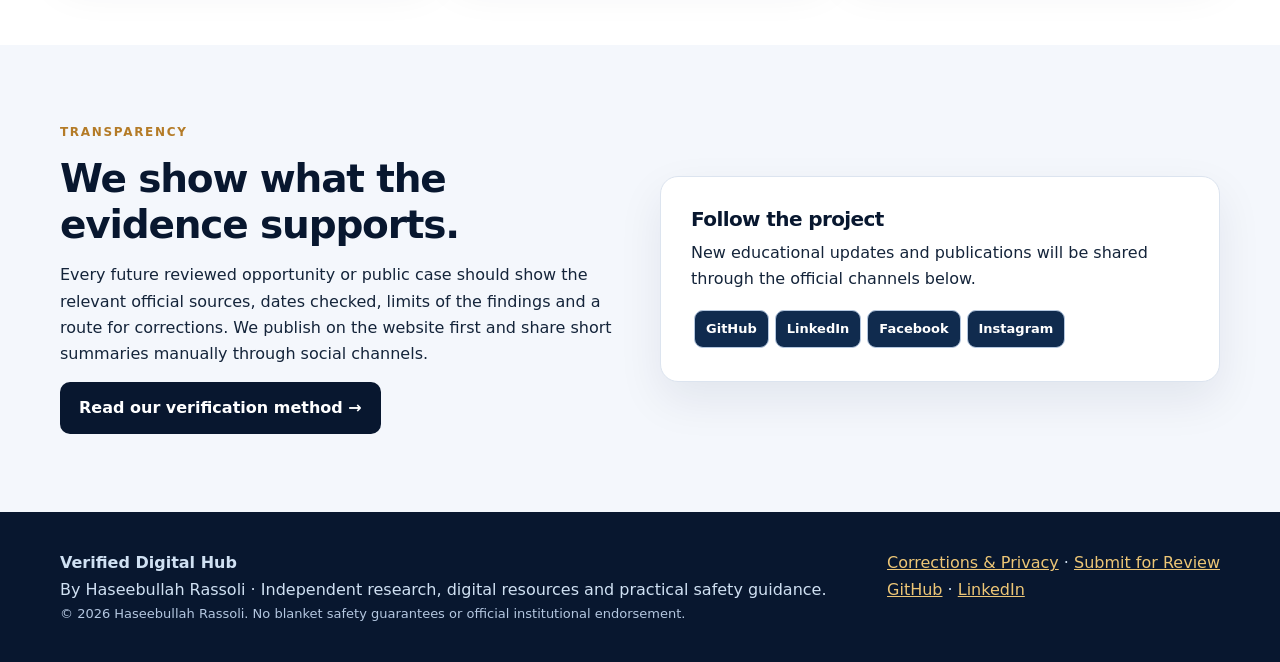
==== commit dd23201b: "Refresh cached WhatsApp SVG icon and styling" ====
--- a/index.html
+++ b/index.html
@@ -1,4 +1,4 @@
-<!doctype html><html lang="en"><head><meta charset="utf-8"><meta name="viewport" content="width=device-width, initial-scale=1"><title>Verified Digital Hub | Haseebullah Rassoli</title><meta name="description" content="Independent cybersecurity guidance, verified opportunities, books, free resume builders and digital services."><meta name="author" content="Haseebullah Rassoli"><meta name="theme-color" content="#08172f"><meta name="robots" content="index,follow"><link rel="icon" type="image/png" href="assets/hr-logo-favicon.png"><link rel="apple-touch-icon" href="assets/apple-touch-icon.png"><link rel="stylesheet" href="site.css"><script src="whatsapp-contact-config.js" defer></script><script src="site.js" defer></script></head><body><a class="skip" href="#main">Skip to main content</a><header class="site-header"><nav class="container nav-shell" aria-label="Primary navigation"><a class="brand" href="index.html"><img src="assets/hr-logo-transparent.png" alt="" width="46" height="46"><span>Verified Digital Hub<small>BY HASEEBULLAH RASSOLI</small></span></a><a class="home-shortcut" href="index.html" aria-label="Go to Home">⌂ <span>Home</span></a><button class="mobile-toggle" type="button" aria-controls="main-menu" aria-expanded="false">☰ Menu</button><div class="nav-links" id="main-menu"><details class="nav-drop"><summary>About & Contact</summary><div class="nav-menu"><a href="about.html#story">Our Story</a><a href="about.html#verification">Verification Method</a><a href="about.html#corrections">Corrections & Privacy</a><a href="about.html#contact">Feedback & Contact</a></div></details><details class="nav-drop"><summary>Cybersecurity</summary><div class="nav-menu"><a href="cybersecurity.html">Cybersecurity Overview</a><a href="cybersecurity.html#phishing">Phishing & Fake Emails</a><a href="cybersecurity.html#fake-jobs">Fake Jobs & Interviews</a><a href="cybersecurity.html#accounts">Account & Password Safety</a><a href="cybersecurity.html#sources">Official Source Checking</a><a href="submit-review.html">Submit for Review</a></div></details><details class="nav-drop"><summary>Opportunities</summary><div class="nav-menu"><a href="opportunities.html">Browse Categories</a><a href="opportunities.html#scholarships">Scholarships & Bachelor's</a><a href="opportunities.html#postgraduate">Master's & Postgraduate</a><a href="opportunities.html#youth">Youth Programs</a><a href="opportunities.html#jobs">Jobs & Training</a><a href="opportunities.html#events">Events</a></div></details><details class="nav-drop"><summary>Books & Tools</summary><div class="nav-menu"><a href="books-tools.html#books">Published Books</a><a href="books-tools.html#resume">Free Resume Builders</a><a href="books-tools.html#guides">Security Guides & Checklists</a></div></details><details class="nav-drop"><summary>Business</summary><div class="nav-menu"><a href="business.html#research">Premium Research & Verification</a><a href="business.html#media">Digital Media Services</a><a href="business.html#management">Social Media Management</a><a href="business.html#creation">Content Creation</a><a href="business.html#advertising">Advertising & Sponsored Content</a><a href="business.html#contact">Partnerships & Contact</a></div></details></div></nav></header><aside class="status-banner status-banner--ticker" aria-label="Website update in progress"><div class="status-marquee"><div class="status-marquee-track"><span class="status-symbol" aria-hidden="true">✦</span><span class="status-marquee-title">Website Update in Progress</span><span class="status-marquee-divider" aria-hidden="true">•</span><span class="status-marquee-message">We're building and improving Verified Digital Hub. Some features, including online forms, may be temporarily unavailable or may not work as expected. Thank you for your patience.</span><span class="status-marquee-chip">IN DEVELOPMENT</span></div></div></aside><main id="main"><section class="hero hub-hero"><div class="container hero-inner"><div class="hero-copy"><p class="eyebrow"><span class="hero-status-dot" aria-hidden="true"></span> LEARN • VERIFY • PROTECT</p><h1>Trusted guidance.<br><span>Practical digital tools.</span><br>Better decisions.</h1><p class="lede">Explore cybersecurity awareness, evidence-based opportunity research, original publications, free career tools and independent digital services. We distinguish confirmed facts from unresolved claims.</p><div class="buttons"><a class="button gold" href="cybersecurity.html">Explore Cybersecurity <span aria-hidden="true">↗</span></a><a class="button outline" href="submit-review.html">Submit for Review <span aria-hidden="true">→</span></a></div><div class="hero-proof"><span>Independent research</span><span>Official-source checking</span><span>Free practical tools</span></div></div><div class="hero-art"><img src="assets/hub-hero.svg" width="720" height="620" alt="Original illustration combining a protective shield, digital resource cards and evidence-based guidance" fetchpriority="high"><div class="hero-floating-note"><span aria-hidden="true">✦</span><span>Evidence before conclusions</span></div></div></div></section>
+<!doctype html><html lang="en"><head><meta charset="utf-8"><meta name="viewport" content="width=device-width, initial-scale=1"><title>Verified Digital Hub | Haseebullah Rassoli</title><meta name="description" content="Independent cybersecurity guidance, verified opportunities, books, free resume builders and digital services."><meta name="author" content="Haseebullah Rassoli"><meta name="theme-color" content="#08172f"><meta name="robots" content="index,follow"><link rel="icon" type="image/png" href="assets/hr-logo-favicon.png"><link rel="apple-touch-icon" href="assets/apple-touch-icon.png"><link rel="stylesheet" href="site.css?v=wa-icon-20260924"><script src="whatsapp-contact-config.js" defer></script><script src="site.js?v=wa-icon-20260924" defer></script></head><body><a class="skip" href="#main">Skip to main content</a><header class="site-header"><nav class="container nav-shell" aria-label="Primary navigation"><a class="brand" href="index.html"><img src="assets/hr-logo-transparent.png" alt="" width="46" height="46"><span>Verified Digital Hub<small>BY HASEEBULLAH RASSOLI</small></span></a><a class="home-shortcut" href="index.html" aria-label="Go to Home">⌂ <span>Home</span></a><button class="mobile-toggle" type="button" aria-controls="main-menu" aria-expanded="false">☰ Menu</button><div class="nav-links" id="main-menu"><details class="nav-drop"><summary>About & Contact</summary><div class="nav-menu"><a href="about.html#story">Our Story</a><a href="about.html#verification">Verification Method</a><a href="about.html#corrections">Corrections & Privacy</a><a href="about.html#contact">Feedback & Contact</a></div></details><details class="nav-drop"><summary>Cybersecurity</summary><div class="nav-menu"><a href="cybersecurity.html">Cybersecurity Overview</a><a href="cybersecurity.html#phishing">Phishing & Fake Emails</a><a href="cybersecurity.html#fake-jobs">Fake Jobs & Interviews</a><a href="cybersecurity.html#accounts">Account & Password Safety</a><a href="cybersecurity.html#sources">Official Source Checking</a><a href="submit-review.html">Submit for Review</a></div></details><details class="nav-drop"><summary>Opportunities</summary><div class="nav-menu"><a href="opportunities.html">Browse Categories</a><a href="opportunities.html#scholarships">Scholarships & Bachelor's</a><a href="opportunities.html#postgraduate">Master's & Postgraduate</a><a href="opportunities.html#youth">Youth Programs</a><a href="opportunities.html#jobs">Jobs & Training</a><a href="opportunities.html#events">Events</a></div></details><details class="nav-drop"><summary>Books & Tools</summary><div class="nav-menu"><a href="books-tools.html#books">Published Books</a><a href="books-tools.html#resume">Free Resume Builders</a><a href="books-tools.html#guides">Security Guides & Checklists</a></div></details><details class="nav-drop"><summary>Business</summary><div class="nav-menu"><a href="business.html#research">Premium Research & Verification</a><a href="business.html#media">Digital Media Services</a><a href="business.html#management">Social Media Management</a><a href="business.html#creation">Content Creation</a><a href="business.html#advertising">Advertising & Sponsored Content</a><a href="business.html#contact">Partnerships & Contact</a></div></details></div></nav></header><aside class="status-banner status-banner--ticker" aria-label="Website update in progress"><div class="status-marquee"><div class="status-marquee-track"><span class="status-symbol" aria-hidden="true">✦</span><span class="status-marquee-title">Website Update in Progress</span><span class="status-marquee-divider" aria-hidden="true">•</span><span class="status-marquee-message">We're building and improving Verified Digital Hub. Some features, including online forms, may be temporarily unavailable or may not work as expected. Thank you for your patience.</span><span class="status-marquee-chip">IN DEVELOPMENT</span></div></div></aside><main id="main"><section class="hero hub-hero"><div class="container hero-inner"><div class="hero-copy"><p class="eyebrow"><span class="hero-status-dot" aria-hidden="true"></span> LEARN • VERIFY • PROTECT</p><h1>Trusted guidance.<br><span>Practical digital tools.</span><br>Better decisions.</h1><p class="lede">Explore cybersecurity awareness, evidence-based opportunity research, original publications, free career tools and independent digital services. We distinguish confirmed facts from unresolved claims.</p><div class="buttons"><a class="button gold" href="cybersecurity.html">Explore Cybersecurity <span aria-hidden="true">↗</span></a><a class="button outline" href="submit-review.html">Submit for Review <span aria-hidden="true">→</span></a></div><div class="hero-proof"><span>Independent research</span><span>Official-source checking</span><span>Free practical tools</span></div></div><div class="hero-art"><img src="assets/hub-hero.svg" width="720" height="620" alt="Original illustration combining a protective shield, digital resource cards and evidence-based guidance" fetchpriority="high"><div class="hero-floating-note"><span aria-hidden="true">✦</span><span>Evidence before conclusions</span></div></div></div></section>
 <section class="section hub-sections" id="explore"><div class="container"><div class="hub-section-heading"><div><p class="eyebrow">DISCOVER THE PLATFORM</p><h2>One hub. Five areas of value.</h2><p class="intro">Choose a section below. Each area has its own focused resources, professional visual identity and clear next step.</p></div><span class="hub-headline-mark" aria-hidden="true">05</span></div><div class="hub-card-grid"><article class="hub-card"><a class="hub-card-media" href="about.html" aria-label="Explore About & Contact"><img src="assets/hub-about.svg" width="640" height="360" alt="Original illustration of an author profile and verified shield" loading="lazy" decoding="async"><span class="hub-card-number">01 / 05</span></a><div class="hub-card-content"><h3><a href="about.html">About & Contact</a></h3><p>Read the mission, verification policy, privacy information, corrections process and ways to get in touch.</p><a class="hub-card-cta" href="about.html">Explore About & Contact<span aria-hidden="true">↗</span></a></div></article><article class="hub-card"><a class="hub-card-media" href="cybersecurity.html" aria-label="Explore Cybersecurity"><img src="assets/hub-cybersecurity.svg" width="640" height="360" alt="Original illustration of a protected email interface and security shield" loading="lazy" decoding="async"><span class="hub-card-number">02 / 05</span></a><div class="hub-card-content"><h3><a href="cybersecurity.html">Cybersecurity</a></h3><p>Understand phishing, fake interviews, scam warning signs and account protection. Submit a suspicious claim for possible review.</p><a class="hub-card-cta" href="cybersecurity.html">Explore Cybersecurity<span aria-hidden="true">↗</span></a></div></article><article class="hub-card"><a class="hub-card-media" href="opportunities.html" aria-label="Explore Opportunities"><img src="assets/hub-opportunities.svg" width="640" height="360" alt="Original illustration of education, graduation and global opportunities" loading="lazy" decoding="async"><span class="hub-card-number">03 / 05</span></a><div class="hub-card-content"><h3><a href="opportunities.html">Opportunities</a></h3><p>Browse scholarships, bachelor’s, postgraduate, youth, job and training categories. Listings require original-source checks.</p><a class="hub-card-cta" href="opportunities.html">Explore Opportunities<span aria-hidden="true">↗</span></a></div></article><article class="hub-card"><a class="hub-card-media" href="books-tools.html" aria-label="Explore Books & Tools"><img src="assets/hub-books-tools.svg" width="640" height="360" alt="Original illustration of books and an online resume builder" loading="lazy" decoding="async"><span class="hub-card-number">04 / 05</span></a><div class="hub-card-content"><h3><a href="books-tools.html">Books & Tools</a></h3><p>Explore published books, online-security guides and three free resume builders.</p><a class="hub-card-cta" href="books-tools.html">Explore Books & Tools<span aria-hidden="true">↗</span></a></div></article><article class="hub-card"><a class="hub-card-media" href="business.html" aria-label="Explore Business"><img src="assets/hub-business.svg" width="640" height="360" alt="Original illustration of digital media design and content management" loading="lazy" decoding="async"><span class="hub-card-number">05 / 05</span></a><div class="hub-card-content"><h3><a href="business.html">Business</a></h3><p>Ask about premium research, digital media, content creation, social media management and clearly disclosed partnerships.</p><a class="hub-card-cta" href="business.html">Explore Business<span aria-hidden="true">↗</span></a></div></article></div></div></section>
 <section class="section alt"><div class="container split"><div><p class="eyebrow">COMMUNITY REVIEW</p><h2>Share a concern. Get evidence-based guidance.</h2><p class="intro">Received an unusual recruitment email or scholarship message? Send a redacted description for possible manual review. A submission is never automatically posted.</p><a class="button navy" href="submit-review.html">How to submit safely →</a></div><div class="feature"><h3>What we can—and cannot—conclude</h3><p><strong>Confirmed specific fact:</strong> supported by identified evidence from an original source.</p><p><strong>Needs caution:</strong> observable warning signs or conflicting information.</p><p><strong>Unconfirmed:</strong> insufficient evidence for a definite judgment.</p><p class="small">We do not promise any message, website or opportunity is 100% safe, or make unsupported accusations.</p></div></div></section>
 <section class="section"><div class="container"><p class="eyebrow">FREE TOOLS & PUBLICATIONS</p><h2>Resources available now</h2><div class="grid"><article class="card book"><img src="assets/ats-resume-guide-cover.webp" alt="The Complete ATS Resume Guide & Builder book cover" loading="lazy"><h3>The Complete ATS Resume Guide & Builder</h3><p>Practical resume writing, ATS guidance and useful tools.</p><a class="arrow" href="books-tools.html#books">Explore the books →</a></article><article class="card book"><img src="assets/privacy-passwords-device-security-cover.webp" alt="Privacy, Passwords, and Device Security book cover" loading="lazy"><h3>Privacy, Passwords, and Device Security</h3><p>Practical guidance on safer accounts, privacy and digital devices.</p><a class="arrow" href="books-tools.html#books">Explore security books →</a></article><article class="card"><span class="tag">Free online tools</span><h3>Three Resume Builders</h3><p>Student, Professional and Executive resume builders hosted on GitHub Pages.</p><a class="arrow" href="books-tools.html#resume">Open the resume tools →</a></article></div></div></section>
--- a/site.css
+++ b/site.css
@@ -29,3 +29,24 @@
 
 /* Google-hosted backend: no live form is advertised until the owner deploys it. */
 .hub-form-mount{padding:18px 20px 23px;min-height:220px}.hub-form-inactive{padding:25px 23px;border-radius:15px;border:1px solid #ead5a8;background:linear-gradient(120deg,#fff9e9,#f0f5fb);color:#30445c}.hub-form-inactive strong{display:block;font-size:20px;color:#1a3452;margin-bottom:10px}.hub-form-inactive p{margin:0;font-size:14px;line-height:1.75;color:#5c6c7c}.hub-form-privacy-note{font-size:12px;line-height:1.7;color:#536879;padding:10px 13px;background:#eaf3f9;border-radius:10px;margin-bottom:12px}.hub-form-frame{display:block;width:100%;height:1030px;max-height:none;border:1px solid #d9e5ef;border-radius:14px;background:white}.hub-form-open{font-size:12px;line-height:1.7;margin:12px 0 0;color:#536879}.hub-form-open a{font-weight:800;text-decoration:underline}.hub-business-form .hub-form-frame{height:850px}@media(max-width:590px){.hub-form-mount{padding:13px 10px 19px}.hub-form-frame{height:1200px;border-radius:10px}.hub-business-form .hub-form-frame{height:940px}.hub-form-inactive{padding:19px 17px}.hub-form-inactive strong{font-size:18px}}
+
+/* Consent-gated WhatsApp contact: visible only when an owner-approved public number is configured. */
+.hub-whatsapp-contact{position:fixed;right:21px;bottom:22px;z-index:90;display:inline-flex;align-items:center;gap:10px;background:#146b45;color:#fff;text-decoration:none;font-weight:850;font-size:13px;border:1px solid #ffffff60;border-radius:99px;box-shadow:0 11px 28px #0003;padding:12px 16px;min-height:49px;transition:transform .18s,background .18s}.hub-whatsapp-contact:hover{color:#fff;background:#105838;transform:translateY(-2px)}.hub-wa-dot{font-size:18px;color:#b8f2cf;line-height:1}.hub-wa-arrow{font-size:17px}.hub-whatsapp-contact:focus-visible{outline:3px solid #edc676;outline-offset:3px}@media(max-width:590px){.hub-whatsapp-contact{right:14px;bottom:14px;padding:11px 14px;min-height:44px;font-size:12px}}@media(prefers-reduced-motion:reduce){.hub-whatsapp-contact{transition:none}.hub-whatsapp-contact:hover{transform:none}}
+
+.hub-whatsapp-inline{margin:24px 0;padding:24px;border:1px solid #c9dfd4;border-radius:17px;background:linear-gradient(120deg,#f1faf5,#f7fbff)}.hub-whatsapp-inline h2{margin:0 0 8px}.hub-whatsapp-inline p{margin:0 0 17px;line-height:1.65}.hub-whatsapp-inline [hidden]{display:none!important}
+
+/* WhatsApp-first contact, with optional Google-hosted submission as a secondary path. */
+.hub-whatsapp-primary{margin:18px 18px 8px;padding:24px;border:1px solid #b7d8c6;border-radius:16px;background:linear-gradient(135deg,#e9f8ef,#f6fbff)}.hub-whatsapp-primary h3{margin:10px 0;color:#173c32;font-size:23px}.hub-whatsapp-primary p{line-height:1.65;color:#355d50}.hub-whatsapp-primary .button{margin:15px 0 10px}.hub-whatsapp-primary [hidden]{display:none!important}.hub-form-secondary{margin:20px 18px 18px;padding-top:21px;border-top:1px solid #d9e4eb}.hub-form-secondary h3{font-size:19px;margin:0 0 6px}.hub-form-secondary>p{color:#5d6d7e;font-size:13px;line-height:1.7}.hub-form-secondary .hub-form-mount{padding:10px 0 0}@media(max-width:590px){.hub-whatsapp-primary{margin:13px 10px 6px;padding:19px 16px}.hub-form-secondary{margin:15px 10px}}
+
+.hub-wa-form{display:grid;gap:15px;margin:20px 0 10px}.hub-wa-form label{display:grid;gap:7px;font-weight:650;color:#1d3e38;font-size:14px}.hub-wa-form input,.hub-wa-form select,.hub-wa-form textarea{box-sizing:border-box;width:100%;min-width:0;padding:12px 13px;border:1px solid #a9c6bc;border-radius:10px;background:#fff;color:#172d2a;font:inherit;font-weight:400}.hub-wa-form textarea{resize:vertical}.hub-wa-form input:focus,.hub-wa-form select:focus,.hub-wa-form textarea:focus{outline:2px solid #198754;outline-offset:2px}.hub-wa-form button{cursor:pointer;justify-self:start;border:0}.hub-wa-form [data-wa-status]{font-size:12px;line-height:1.6;margin:0;color:#49675d}@media(max-width:590px){.hub-wa-form button{width:100%;justify-self:stretch}}
+
+/* WhatsApp forms: enforce single-column layout even inside legacy site grids. */
+.hub-whatsapp-inline,.hub-whatsapp-primary{min-width:0;overflow-wrap:anywhere}.hub-whatsapp-inline .hub-wa-form,.hub-whatsapp-primary .hub-wa-form{display:flex!important;flex-direction:column!important;align-items:stretch!important;gap:18px!important;width:100%;max-width:100%;margin:20px 0 12px}.hub-whatsapp-inline .hub-wa-form>label,.hub-whatsapp-primary .hub-wa-form>label{display:block!important;position:static!important;width:100%!important;max-width:100%;margin:0!important;float:none!important;font-size:14px!important;line-height:1.5!important;font-weight:750!important;color:#173b34!important}.hub-wa-form>label>input,.hub-wa-form>label>select,.hub-wa-form>label>textarea{display:block!important;position:static!important;float:none!important;clear:both!important;width:100%!important;max-width:100%!important;box-sizing:border-box!important;margin:8px 0 0!important;min-height:49px;padding:13px 14px!important;border:1px solid #a8c8bc!important;border-radius:11px!important;background:#fff!important;color:#19372f!important;font-size:15px!important;line-height:1.5!important;box-shadow:0 2px 7px #183e2a0a}.hub-wa-form>label>textarea{min-height:140px!important;resize:vertical}.hub-wa-form>button[type=submit]{display:block;width:100%;min-height:52px;margin:2px 0 0!important;border-radius:12px!important;text-align:center;white-space:normal}.hub-wa-form>[data-wa-status]{display:block!important;margin:0!important;padding:12px 14px;background:#edf7f1;border:1px solid #c7e1d1;border-radius:10px;color:#315a49!important;font-size:12px!important;line-height:1.65!important}.hub-whatsapp-inline{max-width:850px}.hub-whatsapp-contact{max-width:calc(100vw - 28px)}@media(max-width:590px){.hub-whatsapp-inline{padding:20px 17px!important}.hub-whatsapp-primary{padding:20px 16px!important}.hub-wa-form>label>textarea{min-height:155px!important}}
+
+.hub-wa-form .hub-wa-attachment-label{padding:15px!important;border:1px dashed #91bbaa;border-radius:12px;background:#f4faf6}.hub-wa-form .hub-wa-attachment-label input[type=file]{display:block!important;width:100%!important;max-width:100%;margin:10px 0!important;padding:11px!important;border:1px solid #c8ded2!important;border-radius:9px;background:#fff!important;font-size:13px!important}.hub-wa-file-note{display:block;font-size:12px;font-weight:400;line-height:1.6;color:#4d6c60}.hub-wa-manual-link{display:block;padding:12px 14px;border:1px solid #99bda9;border-radius:10px;background:#fff;color:#165b3c;font-size:13px;font-weight:750;text-align:center}.hub-wa-manual-link[hidden]{display:none!important}
+
+/* Final WhatsApp-first form polish */
+.hub-whatsapp-inline,.hub-whatsapp-primary{background:linear-gradient(155deg,#f0faf5 0%,#f8fcff 100%);border:1px solid #b8d8c8;box-shadow:0 12px 32px rgba(16,64,48,.06);border-radius:20px}.hub-whatsapp-inline .tag,.hub-whatsapp-primary .tag{display:inline-block;border-radius:99px;padding:7px 12px;font-size:11px;letter-spacing:.06em}.hub-wa-form>label>input,.hub-wa-form>label>select,.hub-wa-form>label>textarea{transition:border-color .18s,box-shadow .18s;box-shadow:0 2px 8px rgba(14,51,42,.035)!important}.hub-wa-form>label>input:focus,.hub-wa-form>label>select:focus,.hub-wa-form>label>textarea:focus{outline:none!important;border-color:#237b55!important;box-shadow:0 0 0 4px rgba(35,123,85,.12)!important}.hub-wa-form>button[type=submit]{background:#146c48!important;color:white!important;border:1px solid #0f583a!important;box-shadow:0 6px 16px rgba(14,91,57,.16);font-weight:800!important;letter-spacing:.01em;transition:background .15s,transform .15s,box-shadow .15s}.hub-wa-form>button[type=submit]:hover{background:#10593c!important;box-shadow:0 9px 18px rgba(14,91,57,.2)}.hub-wa-form>button[type=submit]:active{transform:translateY(1px)}.hub-wa-form>button[type=submit]:focus-visible{outline:3px solid #e3ad40!important;outline-offset:3px}.hub-wa-attachment-guide{padding:18px 19px;border:1px solid #c7dbd1;background:#fff;border-radius:13px;color:#26483b}.hub-wa-attachment-guide strong{display:block;margin:8px 0;font-size:16px}.hub-wa-attachment-guide p{margin:0!important;font-size:13px!important;line-height:1.65!important;color:#4e665b!important}.hub-wa-step{display:inline-block;font-size:10px;font-weight:850;letter-spacing:.08em;color:#1c7550}.hub-whatsapp-contact{background:#146b45!important;color:#fff!important}.hub-whatsapp-contact:hover{background:#105838!important}@media(max-width:590px){.hub-whatsapp-inline,.hub-whatsapp-primary{border-radius:16px}.hub-wa-form>button[type=submit]{min-height:56px}}
+
+/* Explicit size for inline WhatsApp SVG in floating contact pill. */
+.hub-whatsapp-contact .hub-wa-icon{display:block!important;width:23px!important;height:23px!important;min-width:23px!important;flex:0 0 23px!important;fill:currentColor!important;color:#fff!important}.hub-whatsapp-contact .hub-wa-dot{display:none!important}
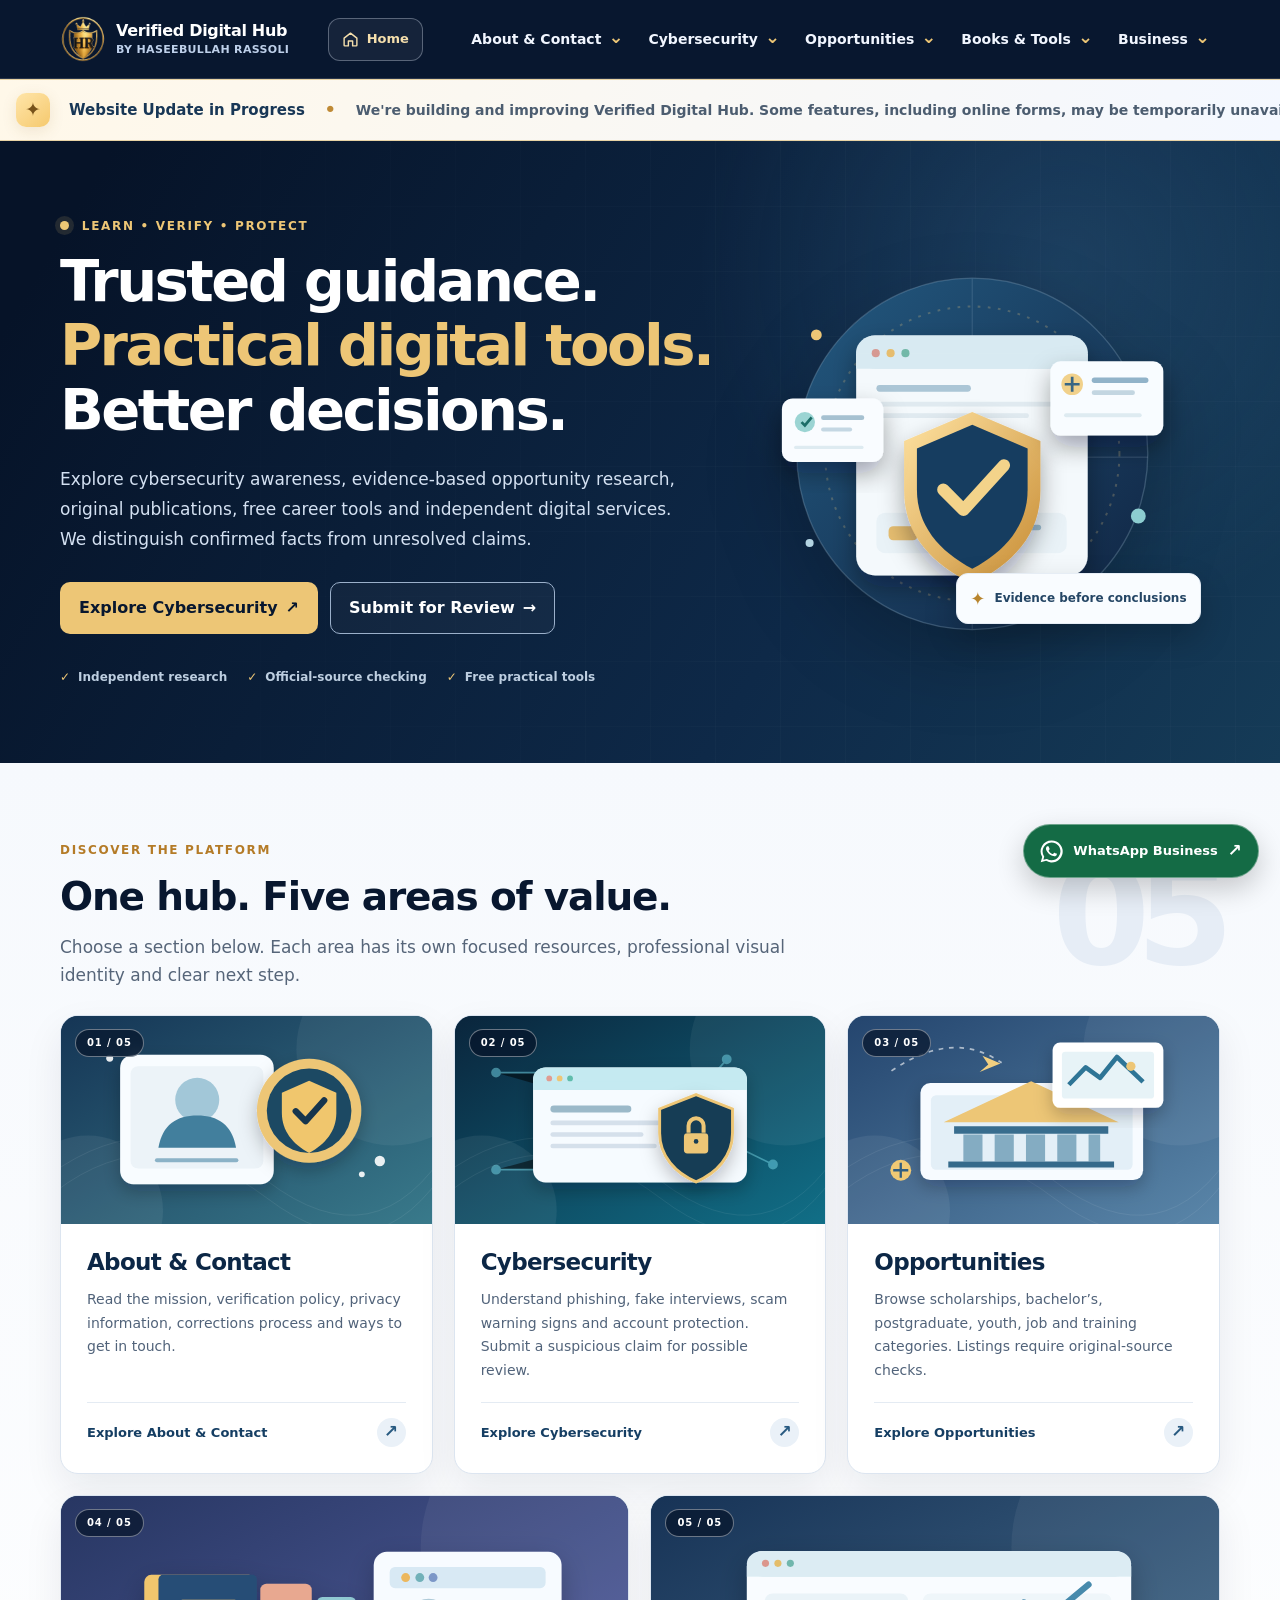
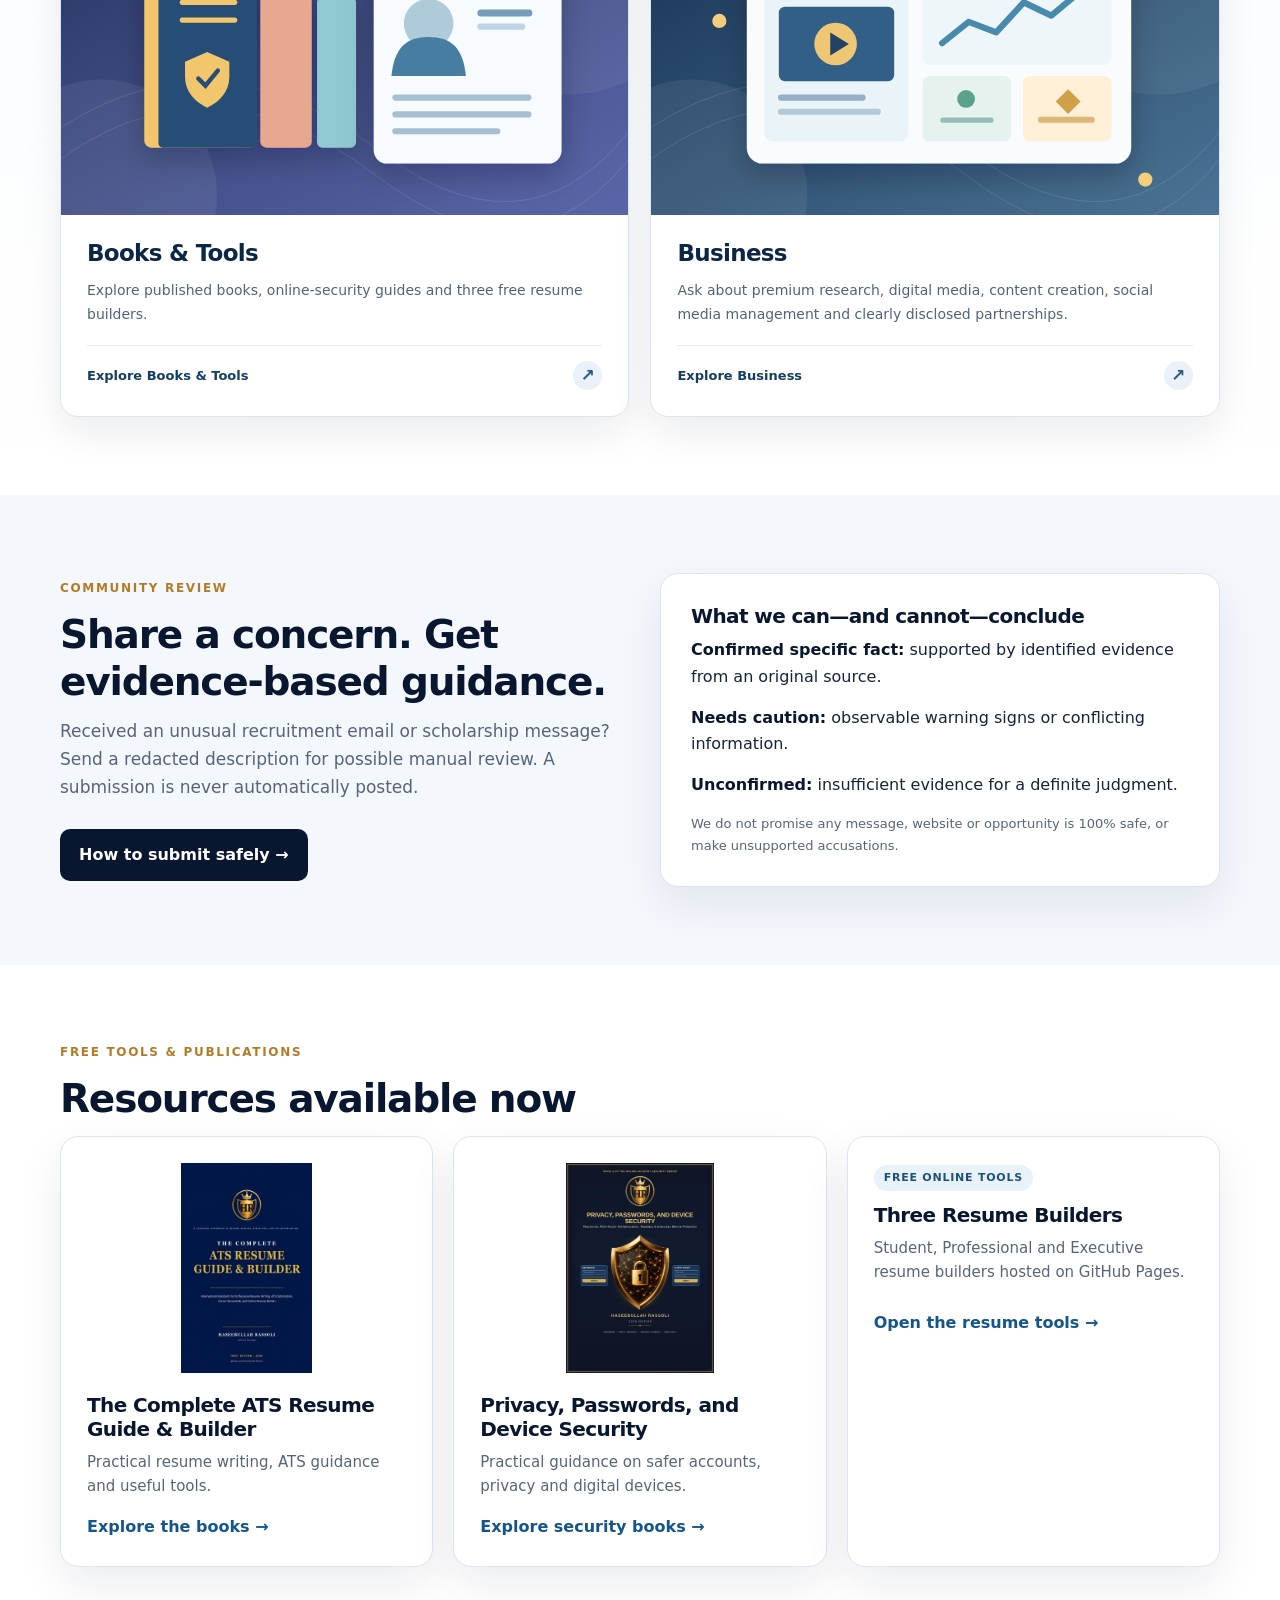
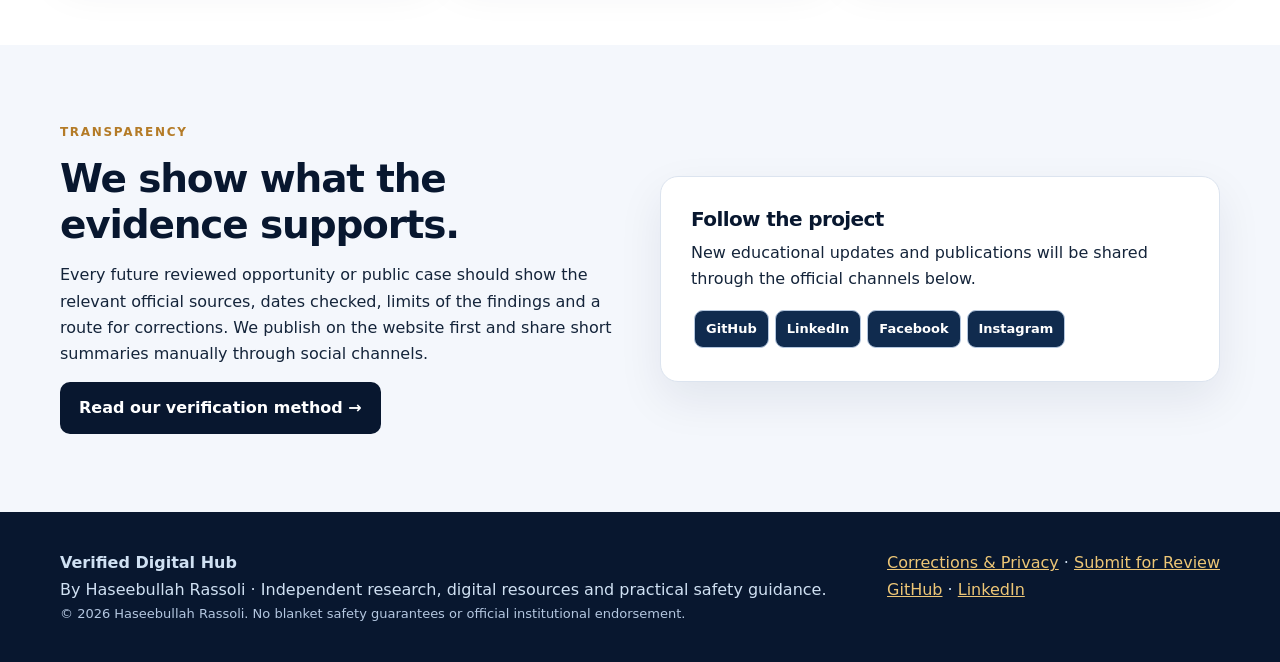
==== commit f95be7ba: "Apply polished mobile header navigation and refreshed assets" ====
--- a/index.html
+++ b/index.html
@@ -1,4 +1,4 @@
-<!doctype html><html lang="en"><head><meta charset="utf-8"><meta name="viewport" content="width=device-width, initial-scale=1"><title>Verified Digital Hub | Haseebullah Rassoli</title><meta name="description" content="Independent cybersecurity guidance, verified opportunities, books, free resume builders and digital services."><meta name="author" content="Haseebullah Rassoli"><meta name="theme-color" content="#08172f"><meta name="robots" content="index,follow"><link rel="icon" type="image/png" href="assets/hr-logo-favicon.png"><link rel="apple-touch-icon" href="assets/apple-touch-icon.png"><link rel="stylesheet" href="site.css?v=wa-icon-20260924"><script src="whatsapp-contact-config.js" defer></script><script src="site.js?v=wa-icon-20260924" defer></script></head><body><a class="skip" href="#main">Skip to main content</a><header class="site-header"><nav class="container nav-shell" aria-label="Primary navigation"><a class="brand" href="index.html"><img src="assets/hr-logo-transparent.png" alt="" width="46" height="46"><span>Verified Digital Hub<small>BY HASEEBULLAH RASSOLI</small></span></a><a class="home-shortcut" href="index.html" aria-label="Go to Home">⌂ <span>Home</span></a><button class="mobile-toggle" type="button" aria-controls="main-menu" aria-expanded="false">☰ Menu</button><div class="nav-links" id="main-menu"><details class="nav-drop"><summary>About & Contact</summary><div class="nav-menu"><a href="about.html#story">Our Story</a><a href="about.html#verification">Verification Method</a><a href="about.html#corrections">Corrections & Privacy</a><a href="about.html#contact">Feedback & Contact</a></div></details><details class="nav-drop"><summary>Cybersecurity</summary><div class="nav-menu"><a href="cybersecurity.html">Cybersecurity Overview</a><a href="cybersecurity.html#phishing">Phishing & Fake Emails</a><a href="cybersecurity.html#fake-jobs">Fake Jobs & Interviews</a><a href="cybersecurity.html#accounts">Account & Password Safety</a><a href="cybersecurity.html#sources">Official Source Checking</a><a href="submit-review.html">Submit for Review</a></div></details><details class="nav-drop"><summary>Opportunities</summary><div class="nav-menu"><a href="opportunities.html">Browse Categories</a><a href="opportunities.html#scholarships">Scholarships & Bachelor's</a><a href="opportunities.html#postgraduate">Master's & Postgraduate</a><a href="opportunities.html#youth">Youth Programs</a><a href="opportunities.html#jobs">Jobs & Training</a><a href="opportunities.html#events">Events</a></div></details><details class="nav-drop"><summary>Books & Tools</summary><div class="nav-menu"><a href="books-tools.html#books">Published Books</a><a href="books-tools.html#resume">Free Resume Builders</a><a href="books-tools.html#guides">Security Guides & Checklists</a></div></details><details class="nav-drop"><summary>Business</summary><div class="nav-menu"><a href="business.html#research">Premium Research & Verification</a><a href="business.html#media">Digital Media Services</a><a href="business.html#management">Social Media Management</a><a href="business.html#creation">Content Creation</a><a href="business.html#advertising">Advertising & Sponsored Content</a><a href="business.html#contact">Partnerships & Contact</a></div></details></div></nav></header><aside class="status-banner status-banner--ticker" aria-label="Website update in progress"><div class="status-marquee"><div class="status-marquee-track"><span class="status-symbol" aria-hidden="true">✦</span><span class="status-marquee-title">Website Update in Progress</span><span class="status-marquee-divider" aria-hidden="true">•</span><span class="status-marquee-message">We're building and improving Verified Digital Hub. Some features, including online forms, may be temporarily unavailable or may not work as expected. Thank you for your patience.</span><span class="status-marquee-chip">IN DEVELOPMENT</span></div></div></aside><main id="main"><section class="hero hub-hero"><div class="container hero-inner"><div class="hero-copy"><p class="eyebrow"><span class="hero-status-dot" aria-hidden="true"></span> LEARN • VERIFY • PROTECT</p><h1>Trusted guidance.<br><span>Practical digital tools.</span><br>Better decisions.</h1><p class="lede">Explore cybersecurity awareness, evidence-based opportunity research, original publications, free career tools and independent digital services. We distinguish confirmed facts from unresolved claims.</p><div class="buttons"><a class="button gold" href="cybersecurity.html">Explore Cybersecurity <span aria-hidden="true">↗</span></a><a class="button outline" href="submit-review.html">Submit for Review <span aria-hidden="true">→</span></a></div><div class="hero-proof"><span>Independent research</span><span>Official-source checking</span><span>Free practical tools</span></div></div><div class="hero-art"><img src="assets/hub-hero.svg" width="720" height="620" alt="Original illustration combining a protective shield, digital resource cards and evidence-based guidance" fetchpriority="high"><div class="hero-floating-note"><span aria-hidden="true">✦</span><span>Evidence before conclusions</span></div></div></div></section>
+<!doctype html><html lang="en"><head><meta charset="utf-8"><meta name="viewport" content="width=device-width, initial-scale=1"><title>Verified Digital Hub | Haseebullah Rassoli</title><meta name="description" content="Independent cybersecurity guidance, verified opportunities, books, free resume builders and digital services."><meta name="author" content="Haseebullah Rassoli"><meta name="theme-color" content="#08172f"><meta name="robots" content="index,follow"><link rel="icon" type="image/png" href="assets/hr-logo-favicon.png"><link rel="apple-touch-icon" href="assets/apple-touch-icon.png"><link rel="stylesheet" href="site.css?v=nav-redesign-20260924"><script src="whatsapp-contact-config.js" defer></script><script src="site.js?v=nav-redesign-20260924" defer></script></head><body><a class="skip" href="#main">Skip to main content</a><header class="site-header"><nav class="container nav-shell" aria-label="Primary navigation"><a class="brand" href="index.html"><img src="assets/hr-logo-transparent.png" alt="" width="46" height="46"><span>Verified Digital Hub<small>BY HASEEBULLAH RASSOLI</small></span></a><a class="home-shortcut" href="index.html" aria-label="Go to Home"><svg class="nav-action-icon" viewBox="0 0 24 24" aria-hidden="true"><path d="m3 10 9-7 9 7v10a1 1 0 0 1-1 1h-5v-7H9v7H4a1 1 0 0 1-1-1z"/></svg><span class="nav-action-label">Home</span></a><button class="mobile-toggle" type="button" aria-controls="main-menu" aria-expanded="false"><svg class="nav-action-icon" viewBox="0 0 24 24" aria-hidden="true"><path d="M4 7h16M4 12h16M4 17h16"/></svg><span class="nav-action-label">Menu</span></button><div class="nav-links" id="main-menu"><details class="nav-drop"><summary>About & Contact</summary><div class="nav-menu"><a href="about.html#story">Our Story</a><a href="about.html#verification">Verification Method</a><a href="about.html#corrections">Corrections & Privacy</a><a href="about.html#contact">Feedback & Contact</a></div></details><details class="nav-drop"><summary>Cybersecurity</summary><div class="nav-menu"><a href="cybersecurity.html">Cybersecurity Overview</a><a href="cybersecurity.html#phishing">Phishing & Fake Emails</a><a href="cybersecurity.html#fake-jobs">Fake Jobs & Interviews</a><a href="cybersecurity.html#accounts">Account & Password Safety</a><a href="cybersecurity.html#sources">Official Source Checking</a><a href="submit-review.html">Submit for Review</a></div></details><details class="nav-drop"><summary>Opportunities</summary><div class="nav-menu"><a href="opportunities.html">Browse Categories</a><a href="opportunities.html#scholarships">Scholarships & Bachelor's</a><a href="opportunities.html#postgraduate">Master's & Postgraduate</a><a href="opportunities.html#youth">Youth Programs</a><a href="opportunities.html#jobs">Jobs & Training</a><a href="opportunities.html#events">Events</a></div></details><details class="nav-drop"><summary>Books & Tools</summary><div class="nav-menu"><a href="books-tools.html#books">Published Books</a><a href="books-tools.html#resume">Free Resume Builders</a><a href="books-tools.html#guides">Security Guides & Checklists</a></div></details><details class="nav-drop"><summary>Business</summary><div class="nav-menu"><a href="business.html#research">Premium Research & Verification</a><a href="business.html#media">Digital Media Services</a><a href="business.html#management">Social Media Management</a><a href="business.html#creation">Content Creation</a><a href="business.html#advertising">Advertising & Sponsored Content</a><a href="business.html#contact">Partnerships & Contact</a></div></details></div></nav></header><aside class="status-banner status-banner--ticker" aria-label="Website update in progress"><div class="status-marquee"><div class="status-marquee-track"><span class="status-symbol" aria-hidden="true">✦</span><span class="status-marquee-title">Website Update in Progress</span><span class="status-marquee-divider" aria-hidden="true">•</span><span class="status-marquee-message">We're building and improving Verified Digital Hub. Some features, including online forms, may be temporarily unavailable or may not work as expected. Thank you for your patience.</span><span class="status-marquee-chip">IN DEVELOPMENT</span></div></div></aside><main id="main"><section class="hero hub-hero"><div class="container hero-inner"><div class="hero-copy"><p class="eyebrow"><span class="hero-status-dot" aria-hidden="true"></span> LEARN • VERIFY • PROTECT</p><h1>Trusted guidance.<br><span>Practical digital tools.</span><br>Better decisions.</h1><p class="lede">Explore cybersecurity awareness, evidence-based opportunity research, original publications, free career tools and independent digital services. We distinguish confirmed facts from unresolved claims.</p><div class="buttons"><a class="button gold" href="cybersecurity.html">Explore Cybersecurity <span aria-hidden="true">↗</span></a><a class="button outline" href="submit-review.html">Submit for Review <span aria-hidden="true">→</span></a></div><div class="hero-proof"><span>Independent research</span><span>Official-source checking</span><span>Free practical tools</span></div></div><div class="hero-art"><img src="assets/hub-hero.svg" width="720" height="620" alt="Original illustration combining a protective shield, digital resource cards and evidence-based guidance" fetchpriority="high"><div class="hero-floating-note"><span aria-hidden="true">✦</span><span>Evidence before conclusions</span></div></div></div></section>
 <section class="section hub-sections" id="explore"><div class="container"><div class="hub-section-heading"><div><p class="eyebrow">DISCOVER THE PLATFORM</p><h2>One hub. Five areas of value.</h2><p class="intro">Choose a section below. Each area has its own focused resources, professional visual identity and clear next step.</p></div><span class="hub-headline-mark" aria-hidden="true">05</span></div><div class="hub-card-grid"><article class="hub-card"><a class="hub-card-media" href="about.html" aria-label="Explore About & Contact"><img src="assets/hub-about.svg" width="640" height="360" alt="Original illustration of an author profile and verified shield" loading="lazy" decoding="async"><span class="hub-card-number">01 / 05</span></a><div class="hub-card-content"><h3><a href="about.html">About & Contact</a></h3><p>Read the mission, verification policy, privacy information, corrections process and ways to get in touch.</p><a class="hub-card-cta" href="about.html">Explore About & Contact<span aria-hidden="true">↗</span></a></div></article><article class="hub-card"><a class="hub-card-media" href="cybersecurity.html" aria-label="Explore Cybersecurity"><img src="assets/hub-cybersecurity.svg" width="640" height="360" alt="Original illustration of a protected email interface and security shield" loading="lazy" decoding="async"><span class="hub-card-number">02 / 05</span></a><div class="hub-card-content"><h3><a href="cybersecurity.html">Cybersecurity</a></h3><p>Understand phishing, fake interviews, scam warning signs and account protection. Submit a suspicious claim for possible review.</p><a class="hub-card-cta" href="cybersecurity.html">Explore Cybersecurity<span aria-hidden="true">↗</span></a></div></article><article class="hub-card"><a class="hub-card-media" href="opportunities.html" aria-label="Explore Opportunities"><img src="assets/hub-opportunities.svg" width="640" height="360" alt="Original illustration of education, graduation and global opportunities" loading="lazy" decoding="async"><span class="hub-card-number">03 / 05</span></a><div class="hub-card-content"><h3><a href="opportunities.html">Opportunities</a></h3><p>Browse scholarships, bachelor’s, postgraduate, youth, job and training categories. Listings require original-source checks.</p><a class="hub-card-cta" href="opportunities.html">Explore Opportunities<span aria-hidden="true">↗</span></a></div></article><article class="hub-card"><a class="hub-card-media" href="books-tools.html" aria-label="Explore Books & Tools"><img src="assets/hub-books-tools.svg" width="640" height="360" alt="Original illustration of books and an online resume builder" loading="lazy" decoding="async"><span class="hub-card-number">04 / 05</span></a><div class="hub-card-content"><h3><a href="books-tools.html">Books & Tools</a></h3><p>Explore published books, online-security guides and three free resume builders.</p><a class="hub-card-cta" href="books-tools.html">Explore Books & Tools<span aria-hidden="true">↗</span></a></div></article><article class="hub-card"><a class="hub-card-media" href="business.html" aria-label="Explore Business"><img src="assets/hub-business.svg" width="640" height="360" alt="Original illustration of digital media design and content management" loading="lazy" decoding="async"><span class="hub-card-number">05 / 05</span></a><div class="hub-card-content"><h3><a href="business.html">Business</a></h3><p>Ask about premium research, digital media, content creation, social media management and clearly disclosed partnerships.</p><a class="hub-card-cta" href="business.html">Explore Business<span aria-hidden="true">↗</span></a></div></article></div></div></section>
 <section class="section alt"><div class="container split"><div><p class="eyebrow">COMMUNITY REVIEW</p><h2>Share a concern. Get evidence-based guidance.</h2><p class="intro">Received an unusual recruitment email or scholarship message? Send a redacted description for possible manual review. A submission is never automatically posted.</p><a class="button navy" href="submit-review.html">How to submit safely →</a></div><div class="feature"><h3>What we can—and cannot—conclude</h3><p><strong>Confirmed specific fact:</strong> supported by identified evidence from an original source.</p><p><strong>Needs caution:</strong> observable warning signs or conflicting information.</p><p><strong>Unconfirmed:</strong> insufficient evidence for a definite judgment.</p><p class="small">We do not promise any message, website or opportunity is 100% safe, or make unsupported accusations.</p></div></div></section>
 <section class="section"><div class="container"><p class="eyebrow">FREE TOOLS & PUBLICATIONS</p><h2>Resources available now</h2><div class="grid"><article class="card book"><img src="assets/ats-resume-guide-cover.webp" alt="The Complete ATS Resume Guide & Builder book cover" loading="lazy"><h3>The Complete ATS Resume Guide & Builder</h3><p>Practical resume writing, ATS guidance and useful tools.</p><a class="arrow" href="books-tools.html#books">Explore the books →</a></article><article class="card book"><img src="assets/privacy-passwords-device-security-cover.webp" alt="Privacy, Passwords, and Device Security book cover" loading="lazy"><h3>Privacy, Passwords, and Device Security</h3><p>Practical guidance on safer accounts, privacy and digital devices.</p><a class="arrow" href="books-tools.html#books">Explore security books →</a></article><article class="card"><span class="tag">Free online tools</span><h3>Three Resume Builders</h3><p>Student, Professional and Executive resume builders hosted on GitHub Pages.</p><a class="arrow" href="books-tools.html#resume">Open the resume tools →</a></article></div></div></section>
--- a/site.css
+++ b/site.css
@@ -50,3 +50,9 @@
 
 /* Explicit size for inline WhatsApp SVG in floating contact pill. */
 .hub-whatsapp-contact .hub-wa-icon{display:block!important;width:23px!important;height:23px!important;min-width:23px!important;flex:0 0 23px!important;fill:currentColor!important;color:#fff!important}.hub-whatsapp-contact .hub-wa-dot{display:none!important}
+
+/* Refined accessible navigation: compact mobile cards and distinct utility actions. */
+.home-shortcut,.mobile-toggle{min-height:43px;display:inline-flex;align-items:center;justify-content:center;gap:8px;box-sizing:border-box;border:1px solid rgba(226,237,252,.33);border-radius:12px;padding:9px 13px;font:inherit;font-size:13px;font-weight:750;line-height:1.2;letter-spacing:0;text-decoration:none;white-space:nowrap;transition:background .18s,border-color .18s,box-shadow .18s}.home-shortcut{color:#f5dfac;background:rgba(255,255,255,.055)}.mobile-toggle{display:none;color:#fff;background:rgba(255,255,255,.075);cursor:pointer}.home-shortcut:hover,.mobile-toggle:hover{background:rgba(255,255,255,.14);border-color:rgba(246,218,159,.75)}.home-shortcut:focus-visible,.mobile-toggle:focus-visible,.nav-drop summary:focus-visible,.nav-menu a:focus-visible{outline:3px solid #f4c66f;outline-offset:3px}.nav-action-icon{display:block;width:17px;height:17px;flex:0 0 17px;stroke:currentColor;fill:none;stroke-width:2;stroke-linecap:round;stroke-linejoin:round}.nav-action-label{display:inline-block}.nav-drop summary{transition:background .18s,color .18s}
+@media(max-width:820px){.site-header .nav-shell{display:flex;flex-wrap:wrap;align-items:center;gap:9px;padding-block:12px}.site-header .brand{min-width:0;flex:1 1 190px}.site-header .home-shortcut{margin-left:auto}.site-header .mobile-toggle{display:inline-flex;margin-left:0}.site-header .nav-links{flex:0 0 100%;width:100%;min-width:0;display:none;flex-direction:column;align-items:stretch;gap:7px;padding:13px 0 5px;border-top:1px solid rgba(255,255,255,.13);margin-top:5px}.site-header .nav-links.is-open{display:flex}.site-header .nav-drop{width:100%;border:1px solid rgba(187,210,239,.21);border-radius:13px;background:rgba(255,255,255,.045);overflow:hidden}.site-header .nav-drop summary{min-height:49px;display:flex;align-items:center;justify-content:space-between;gap:12px;padding:13px 16px;font-size:15px;font-weight:750;line-height:1.25;color:#f5f8ff;cursor:pointer}.site-header .nav-drop summary:after{content:"";width:8px;height:8px;flex:0 0 8px;border-right:2px solid #e7bd70;border-bottom:2px solid #e7bd70;transform:rotate(45deg) translateY(-2px);transition:transform .18s}.site-header .nav-drop[open]{background:rgba(255,255,255,.075);border-color:rgba(231,189,112,.47)}.site-header .nav-drop[open] summary:after{transform:rotate(225deg) translate(-2px,-2px)}.site-header .nav-menu{position:static;width:auto;margin:0 9px 9px;padding:6px;background:#102a49;border:1px solid rgba(204,223,247,.17);border-radius:10px;box-shadow:none}.site-header .nav-menu a{display:block;padding:12px 13px;border-radius:8px;font-size:13px;line-height:1.4;color:#e9f1fb}.site-header .nav-menu a:hover,.site-header .nav-menu a:focus-visible{background:#214467;color:#fff}}
+@media(max-width:430px){.site-header .nav-shell{gap:7px}.site-header .brand{flex:1 1 155px}.site-header .home-shortcut,.site-header .mobile-toggle{min-height:40px;padding:8px 10px;font-size:12px;gap:6px}.site-header .nav-action-icon{width:16px;height:16px;flex-basis:16px}.site-header .nav-drop summary{min-height:47px;padding:12px 14px;font-size:14px}}
+@media(max-width:350px){.site-header .brand{flex-basis:100%}.site-header .home-shortcut{margin-left:0}.site-header .mobile-toggle{margin-left:auto}}
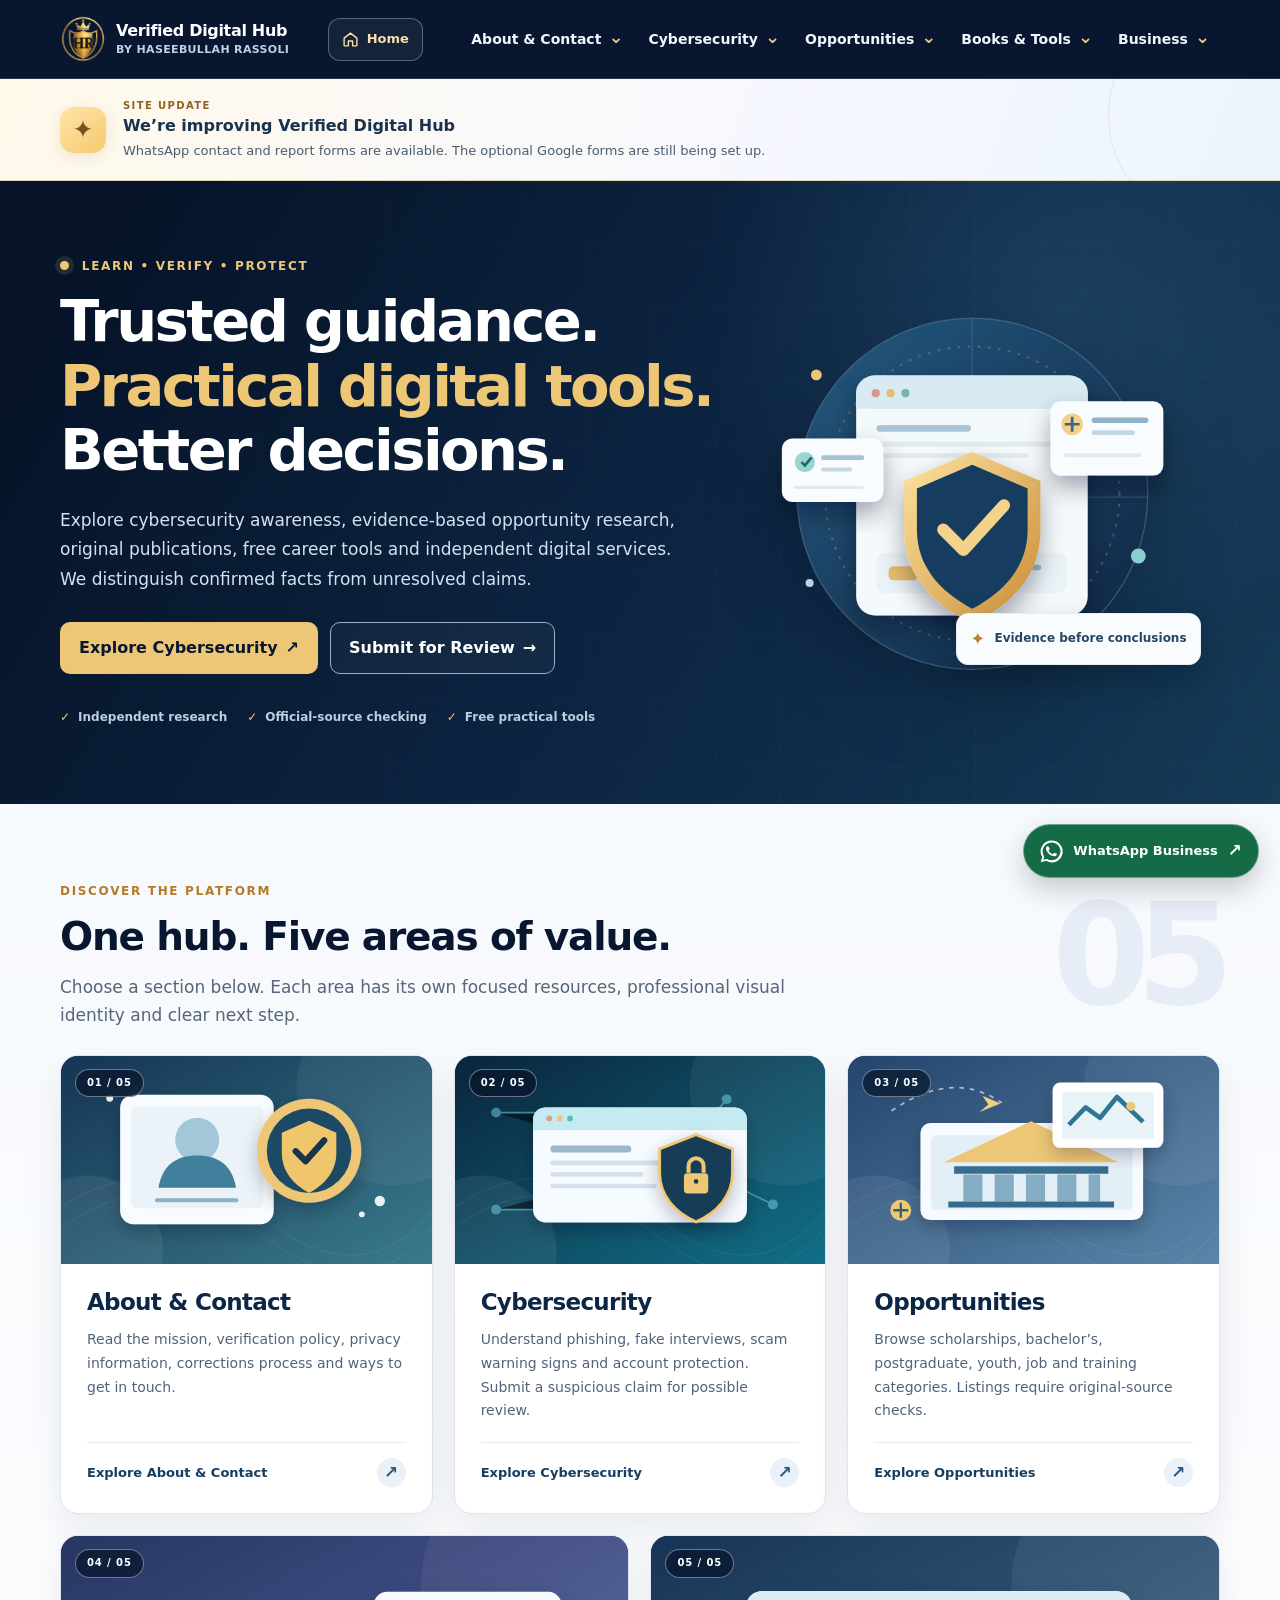
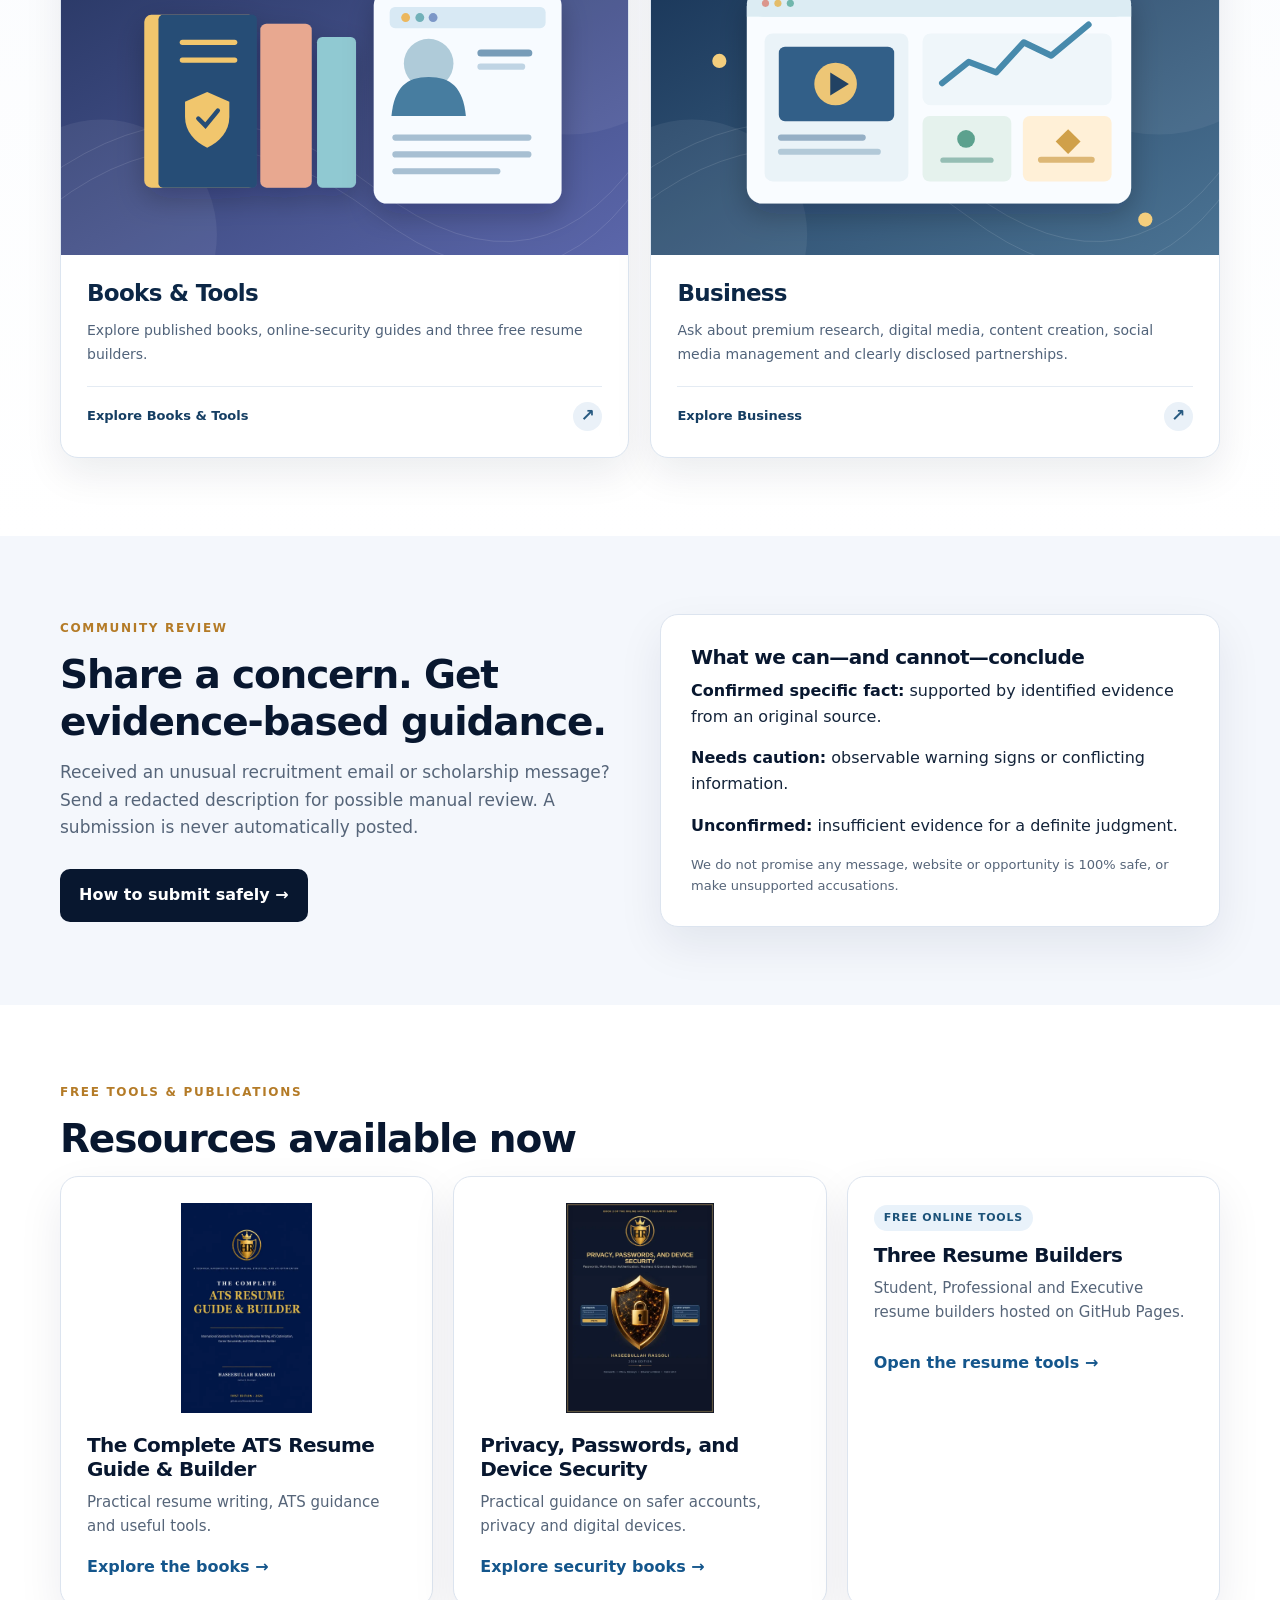
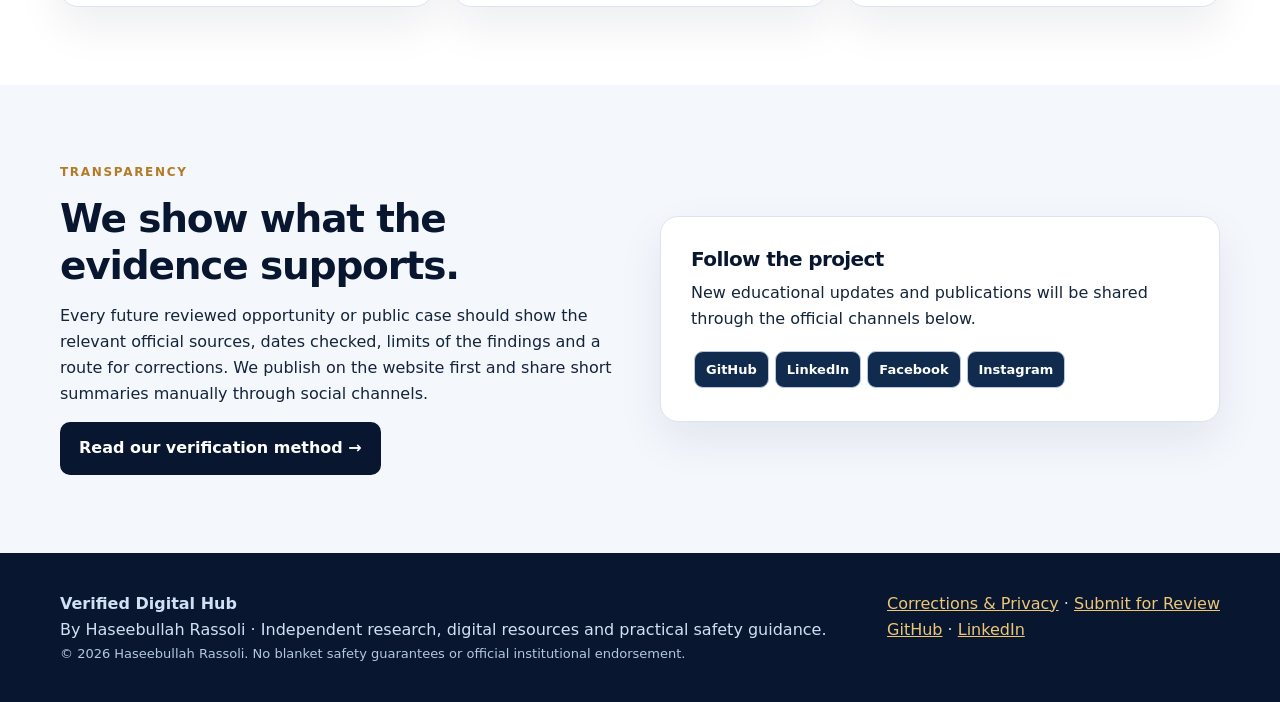
==== commit 8f96aa71: "Replace oversized or scrolling development notice with concise accurate responsive update" ====
--- a/index.html
+++ b/index.html
@@ -1,4 +1,4 @@
-<!doctype html><html lang="en"><head><meta charset="utf-8"><meta name="viewport" content="width=device-width, initial-scale=1"><title>Verified Digital Hub | Haseebullah Rassoli</title><meta name="description" content="Independent cybersecurity guidance, verified opportunities, books, free resume builders and digital services."><meta name="author" content="Haseebullah Rassoli"><meta name="theme-color" content="#08172f"><meta name="robots" content="index,follow"><link rel="icon" type="image/png" href="assets/hr-logo-favicon.png"><link rel="apple-touch-icon" href="assets/apple-touch-icon.png"><link rel="stylesheet" href="site.css?v=nav-redesign-20260924"><script src="whatsapp-contact-config.js" defer></script><script src="site.js?v=nav-redesign-20260924" defer></script></head><body><a class="skip" href="#main">Skip to main content</a><header class="site-header"><nav class="container nav-shell" aria-label="Primary navigation"><a class="brand" href="index.html"><img src="assets/hr-logo-transparent.png" alt="" width="46" height="46"><span>Verified Digital Hub<small>BY HASEEBULLAH RASSOLI</small></span></a><a class="home-shortcut" href="index.html" aria-label="Go to Home"><svg class="nav-action-icon" viewBox="0 0 24 24" aria-hidden="true"><path d="m3 10 9-7 9 7v10a1 1 0 0 1-1 1h-5v-7H9v7H4a1 1 0 0 1-1-1z"/></svg><span class="nav-action-label">Home</span></a><button class="mobile-toggle" type="button" aria-controls="main-menu" aria-expanded="false"><svg class="nav-action-icon" viewBox="0 0 24 24" aria-hidden="true"><path d="M4 7h16M4 12h16M4 17h16"/></svg><span class="nav-action-label">Menu</span></button><div class="nav-links" id="main-menu"><details class="nav-drop"><summary>About & Contact</summary><div class="nav-menu"><a href="about.html#story">Our Story</a><a href="about.html#verification">Verification Method</a><a href="about.html#corrections">Corrections & Privacy</a><a href="about.html#contact">Feedback & Contact</a></div></details><details class="nav-drop"><summary>Cybersecurity</summary><div class="nav-menu"><a href="cybersecurity.html">Cybersecurity Overview</a><a href="cybersecurity.html#phishing">Phishing & Fake Emails</a><a href="cybersecurity.html#fake-jobs">Fake Jobs & Interviews</a><a href="cybersecurity.html#accounts">Account & Password Safety</a><a href="cybersecurity.html#sources">Official Source Checking</a><a href="submit-review.html">Submit for Review</a></div></details><details class="nav-drop"><summary>Opportunities</summary><div class="nav-menu"><a href="opportunities.html">Browse Categories</a><a href="opportunities.html#scholarships">Scholarships & Bachelor's</a><a href="opportunities.html#postgraduate">Master's & Postgraduate</a><a href="opportunities.html#youth">Youth Programs</a><a href="opportunities.html#jobs">Jobs & Training</a><a href="opportunities.html#events">Events</a></div></details><details class="nav-drop"><summary>Books & Tools</summary><div class="nav-menu"><a href="books-tools.html#books">Published Books</a><a href="books-tools.html#resume">Free Resume Builders</a><a href="books-tools.html#guides">Security Guides & Checklists</a></div></details><details class="nav-drop"><summary>Business</summary><div class="nav-menu"><a href="business.html#research">Premium Research & Verification</a><a href="business.html#media">Digital Media Services</a><a href="business.html#management">Social Media Management</a><a href="business.html#creation">Content Creation</a><a href="business.html#advertising">Advertising & Sponsored Content</a><a href="business.html#contact">Partnerships & Contact</a></div></details></div></nav></header><aside class="status-banner status-banner--ticker" aria-label="Website update in progress"><div class="status-marquee"><div class="status-marquee-track"><span class="status-symbol" aria-hidden="true">✦</span><span class="status-marquee-title">Website Update in Progress</span><span class="status-marquee-divider" aria-hidden="true">•</span><span class="status-marquee-message">We're building and improving Verified Digital Hub. Some features, including online forms, may be temporarily unavailable or may not work as expected. Thank you for your patience.</span><span class="status-marquee-chip">IN DEVELOPMENT</span></div></div></aside><main id="main"><section class="hero hub-hero"><div class="container hero-inner"><div class="hero-copy"><p class="eyebrow"><span class="hero-status-dot" aria-hidden="true"></span> LEARN • VERIFY • PROTECT</p><h1>Trusted guidance.<br><span>Practical digital tools.</span><br>Better decisions.</h1><p class="lede">Explore cybersecurity awareness, evidence-based opportunity research, original publications, free career tools and independent digital services. We distinguish confirmed facts from unresolved claims.</p><div class="buttons"><a class="button gold" href="cybersecurity.html">Explore Cybersecurity <span aria-hidden="true">↗</span></a><a class="button outline" href="submit-review.html">Submit for Review <span aria-hidden="true">→</span></a></div><div class="hero-proof"><span>Independent research</span><span>Official-source checking</span><span>Free practical tools</span></div></div><div class="hero-art"><img src="assets/hub-hero.svg" width="720" height="620" alt="Original illustration combining a protective shield, digital resource cards and evidence-based guidance" fetchpriority="high"><div class="hero-floating-note"><span aria-hidden="true">✦</span><span>Evidence before conclusions</span></div></div></div></section>
+<!doctype html><html lang="en"><head><meta charset="utf-8"><meta name="viewport" content="width=device-width, initial-scale=1"><title>Verified Digital Hub | Haseebullah Rassoli</title><meta name="description" content="Independent cybersecurity guidance, verified opportunities, books, free resume builders and digital services."><meta name="author" content="Haseebullah Rassoli"><meta name="theme-color" content="#08172f"><meta name="robots" content="index,follow"><link rel="icon" type="image/png" href="assets/hr-logo-favicon.png"><link rel="apple-touch-icon" href="assets/apple-touch-icon.png"><link rel="stylesheet" href="site.css?v=notice-compact-20260924"><script src="whatsapp-contact-config.js" defer></script><script src="site.js?v=nav-redesign-20260924" defer></script></head><body><a class="skip" href="#main">Skip to main content</a><header class="site-header"><nav class="container nav-shell" aria-label="Primary navigation"><a class="brand" href="index.html"><img src="assets/hr-logo-transparent.png" alt="" width="46" height="46"><span>Verified Digital Hub<small>BY HASEEBULLAH RASSOLI</small></span></a><a class="home-shortcut" href="index.html" aria-label="Go to Home"><svg class="nav-action-icon" viewBox="0 0 24 24" aria-hidden="true"><path d="m3 10 9-7 9 7v10a1 1 0 0 1-1 1h-5v-7H9v7H4a1 1 0 0 1-1-1z"/></svg><span class="nav-action-label">Home</span></a><button class="mobile-toggle" type="button" aria-controls="main-menu" aria-expanded="false"><svg class="nav-action-icon" viewBox="0 0 24 24" aria-hidden="true"><path d="M4 7h16M4 12h16M4 17h16"/></svg><span class="nav-action-label">Menu</span></button><div class="nav-links" id="main-menu"><details class="nav-drop"><summary>About & Contact</summary><div class="nav-menu"><a href="about.html#story">Our Story</a><a href="about.html#verification">Verification Method</a><a href="about.html#corrections">Corrections & Privacy</a><a href="about.html#contact">Feedback & Contact</a></div></details><details class="nav-drop"><summary>Cybersecurity</summary><div class="nav-menu"><a href="cybersecurity.html">Cybersecurity Overview</a><a href="cybersecurity.html#phishing">Phishing & Fake Emails</a><a href="cybersecurity.html#fake-jobs">Fake Jobs & Interviews</a><a href="cybersecurity.html#accounts">Account & Password Safety</a><a href="cybersecurity.html#sources">Official Source Checking</a><a href="submit-review.html">Submit for Review</a></div></details><details class="nav-drop"><summary>Opportunities</summary><div class="nav-menu"><a href="opportunities.html">Browse Categories</a><a href="opportunities.html#scholarships">Scholarships & Bachelor's</a><a href="opportunities.html#postgraduate">Master's & Postgraduate</a><a href="opportunities.html#youth">Youth Programs</a><a href="opportunities.html#jobs">Jobs & Training</a><a href="opportunities.html#events">Events</a></div></details><details class="nav-drop"><summary>Books & Tools</summary><div class="nav-menu"><a href="books-tools.html#books">Published Books</a><a href="books-tools.html#resume">Free Resume Builders</a><a href="books-tools.html#guides">Security Guides & Checklists</a></div></details><details class="nav-drop"><summary>Business</summary><div class="nav-menu"><a href="business.html#research">Premium Research & Verification</a><a href="business.html#media">Digital Media Services</a><a href="business.html#management">Social Media Management</a><a href="business.html#creation">Content Creation</a><a href="business.html#advertising">Advertising & Sponsored Content</a><a href="business.html#contact">Partnerships & Contact</a></div></details></div></nav></header><aside class="status-banner status-banner--compact" aria-label="Website update"><div class="container status-banner-inner"><span class="status-symbol" aria-hidden="true">✦</span><div class="status-banner-copy"><span class="status-kicker">SITE UPDATE</span><strong>We’re improving Verified Digital Hub</strong><p>WhatsApp contact and report forms are available. The optional Google forms are still being set up.</p></div></div></aside><main id="main"><section class="hero hub-hero"><div class="container hero-inner"><div class="hero-copy"><p class="eyebrow"><span class="hero-status-dot" aria-hidden="true"></span> LEARN • VERIFY • PROTECT</p><h1>Trusted guidance.<br><span>Practical digital tools.</span><br>Better decisions.</h1><p class="lede">Explore cybersecurity awareness, evidence-based opportunity research, original publications, free career tools and independent digital services. We distinguish confirmed facts from unresolved claims.</p><div class="buttons"><a class="button gold" href="cybersecurity.html">Explore Cybersecurity <span aria-hidden="true">↗</span></a><a class="button outline" href="submit-review.html">Submit for Review <span aria-hidden="true">→</span></a></div><div class="hero-proof"><span>Independent research</span><span>Official-source checking</span><span>Free practical tools</span></div></div><div class="hero-art"><img src="assets/hub-hero.svg" width="720" height="620" alt="Original illustration combining a protective shield, digital resource cards and evidence-based guidance" fetchpriority="high"><div class="hero-floating-note"><span aria-hidden="true">✦</span><span>Evidence before conclusions</span></div></div></div></section>
 <section class="section hub-sections" id="explore"><div class="container"><div class="hub-section-heading"><div><p class="eyebrow">DISCOVER THE PLATFORM</p><h2>One hub. Five areas of value.</h2><p class="intro">Choose a section below. Each area has its own focused resources, professional visual identity and clear next step.</p></div><span class="hub-headline-mark" aria-hidden="true">05</span></div><div class="hub-card-grid"><article class="hub-card"><a class="hub-card-media" href="about.html" aria-label="Explore About & Contact"><img src="assets/hub-about.svg" width="640" height="360" alt="Original illustration of an author profile and verified shield" loading="lazy" decoding="async"><span class="hub-card-number">01 / 05</span></a><div class="hub-card-content"><h3><a href="about.html">About & Contact</a></h3><p>Read the mission, verification policy, privacy information, corrections process and ways to get in touch.</p><a class="hub-card-cta" href="about.html">Explore About & Contact<span aria-hidden="true">↗</span></a></div></article><article class="hub-card"><a class="hub-card-media" href="cybersecurity.html" aria-label="Explore Cybersecurity"><img src="assets/hub-cybersecurity.svg" width="640" height="360" alt="Original illustration of a protected email interface and security shield" loading="lazy" decoding="async"><span class="hub-card-number">02 / 05</span></a><div class="hub-card-content"><h3><a href="cybersecurity.html">Cybersecurity</a></h3><p>Understand phishing, fake interviews, scam warning signs and account protection. Submit a suspicious claim for possible review.</p><a class="hub-card-cta" href="cybersecurity.html">Explore Cybersecurity<span aria-hidden="true">↗</span></a></div></article><article class="hub-card"><a class="hub-card-media" href="opportunities.html" aria-label="Explore Opportunities"><img src="assets/hub-opportunities.svg" width="640" height="360" alt="Original illustration of education, graduation and global opportunities" loading="lazy" decoding="async"><span class="hub-card-number">03 / 05</span></a><div class="hub-card-content"><h3><a href="opportunities.html">Opportunities</a></h3><p>Browse scholarships, bachelor’s, postgraduate, youth, job and training categories. Listings require original-source checks.</p><a class="hub-card-cta" href="opportunities.html">Explore Opportunities<span aria-hidden="true">↗</span></a></div></article><article class="hub-card"><a class="hub-card-media" href="books-tools.html" aria-label="Explore Books & Tools"><img src="assets/hub-books-tools.svg" width="640" height="360" alt="Original illustration of books and an online resume builder" loading="lazy" decoding="async"><span class="hub-card-number">04 / 05</span></a><div class="hub-card-content"><h3><a href="books-tools.html">Books & Tools</a></h3><p>Explore published books, online-security guides and three free resume builders.</p><a class="hub-card-cta" href="books-tools.html">Explore Books & Tools<span aria-hidden="true">↗</span></a></div></article><article class="hub-card"><a class="hub-card-media" href="business.html" aria-label="Explore Business"><img src="assets/hub-business.svg" width="640" height="360" alt="Original illustration of digital media design and content management" loading="lazy" decoding="async"><span class="hub-card-number">05 / 05</span></a><div class="hub-card-content"><h3><a href="business.html">Business</a></h3><p>Ask about premium research, digital media, content creation, social media management and clearly disclosed partnerships.</p><a class="hub-card-cta" href="business.html">Explore Business<span aria-hidden="true">↗</span></a></div></article></div></div></section>
 <section class="section alt"><div class="container split"><div><p class="eyebrow">COMMUNITY REVIEW</p><h2>Share a concern. Get evidence-based guidance.</h2><p class="intro">Received an unusual recruitment email or scholarship message? Send a redacted description for possible manual review. A submission is never automatically posted.</p><a class="button navy" href="submit-review.html">How to submit safely →</a></div><div class="feature"><h3>What we can—and cannot—conclude</h3><p><strong>Confirmed specific fact:</strong> supported by identified evidence from an original source.</p><p><strong>Needs caution:</strong> observable warning signs or conflicting information.</p><p><strong>Unconfirmed:</strong> insufficient evidence for a definite judgment.</p><p class="small">We do not promise any message, website or opportunity is 100% safe, or make unsupported accusations.</p></div></div></section>
 <section class="section"><div class="container"><p class="eyebrow">FREE TOOLS & PUBLICATIONS</p><h2>Resources available now</h2><div class="grid"><article class="card book"><img src="assets/ats-resume-guide-cover.webp" alt="The Complete ATS Resume Guide & Builder book cover" loading="lazy"><h3>The Complete ATS Resume Guide & Builder</h3><p>Practical resume writing, ATS guidance and useful tools.</p><a class="arrow" href="books-tools.html#books">Explore the books →</a></article><article class="card book"><img src="assets/privacy-passwords-device-security-cover.webp" alt="Privacy, Passwords, and Device Security book cover" loading="lazy"><h3>Privacy, Passwords, and Device Security</h3><p>Practical guidance on safer accounts, privacy and digital devices.</p><a class="arrow" href="books-tools.html#books">Explore security books →</a></article><article class="card"><span class="tag">Free online tools</span><h3>Three Resume Builders</h3><p>Student, Professional and Executive resume builders hosted on GitHub Pages.</p><a class="arrow" href="books-tools.html#resume">Open the resume tools →</a></article></div></div></section>
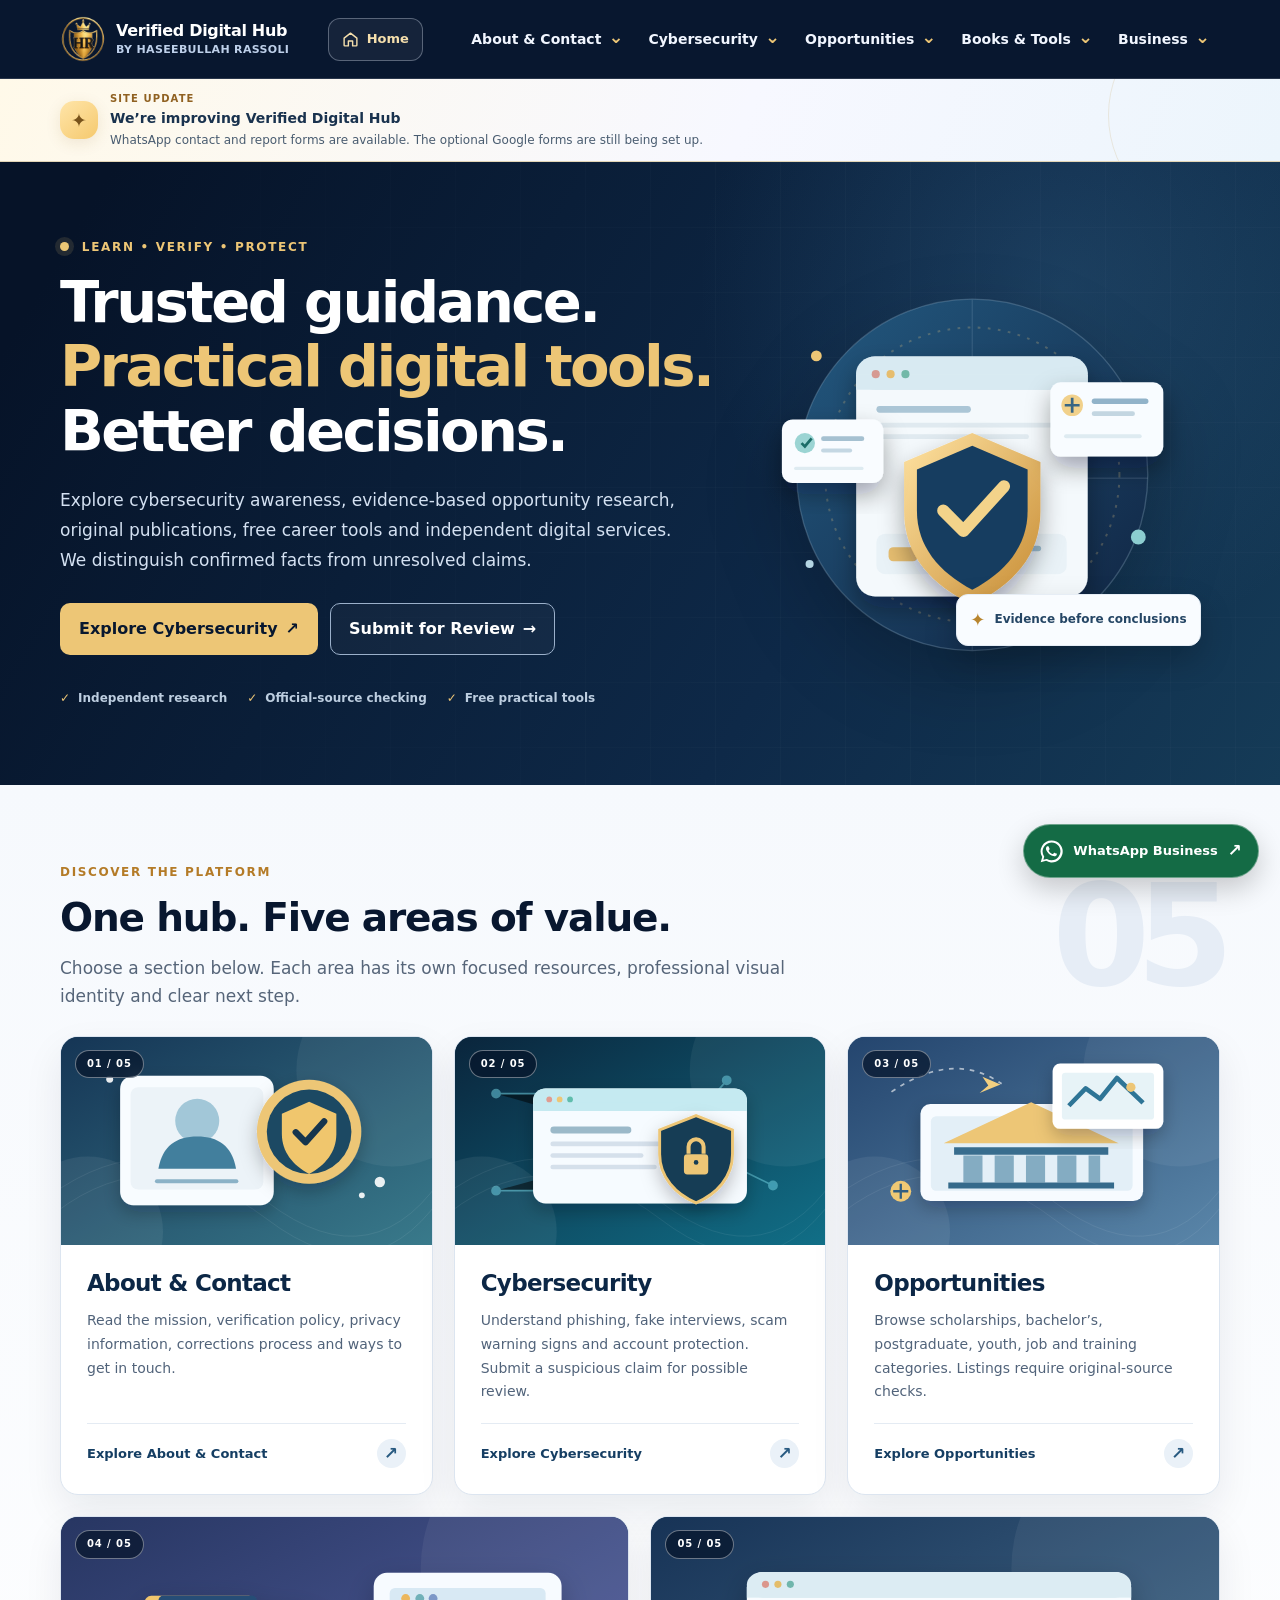
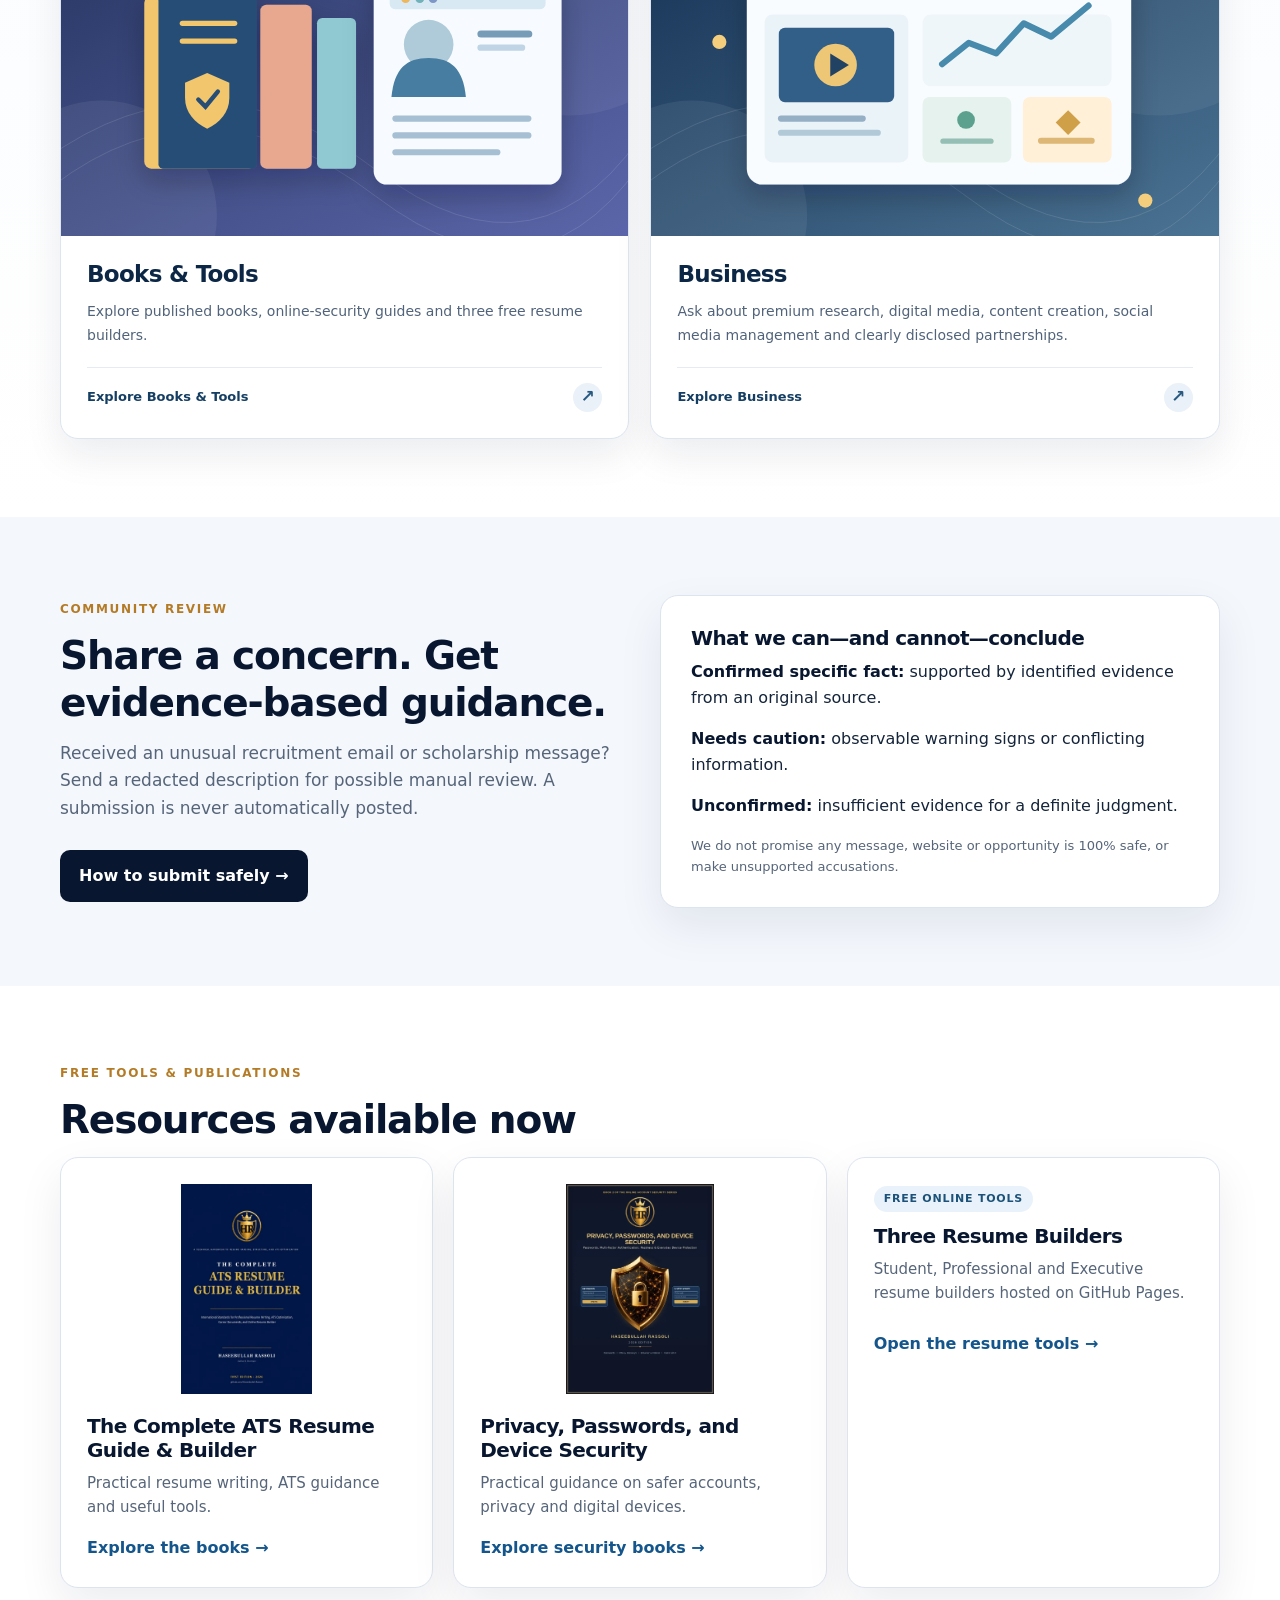
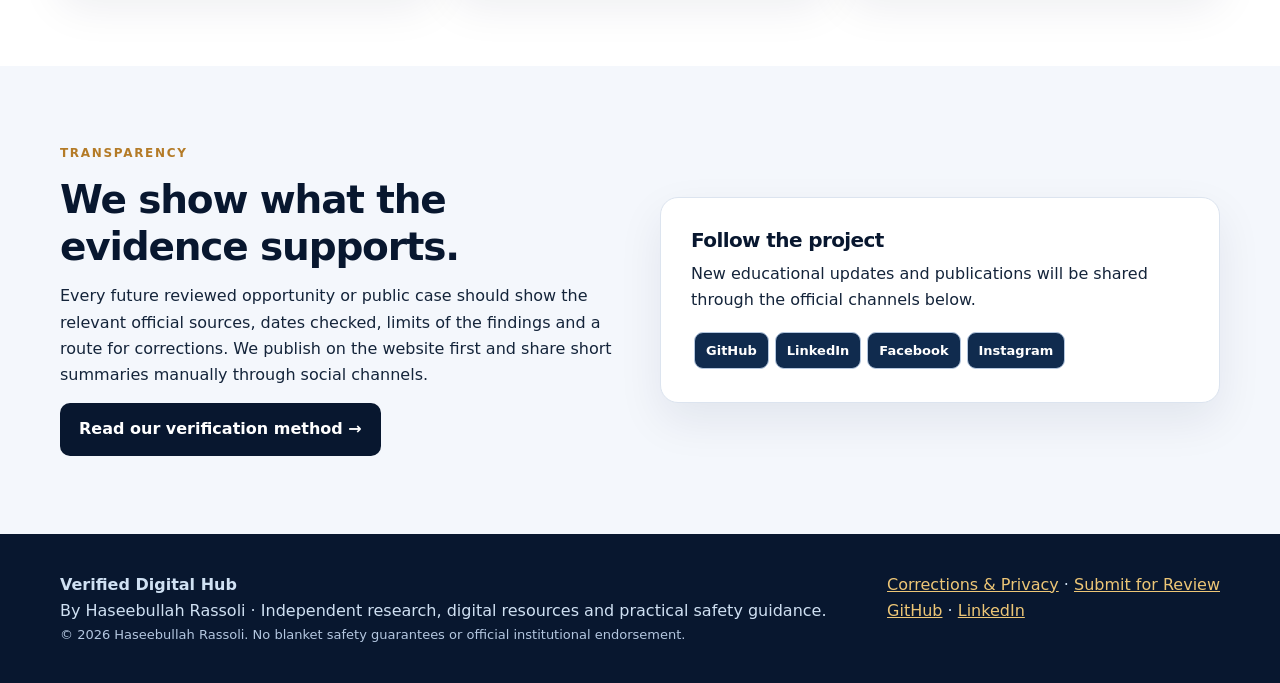
==== commit 39462a60: "Clarify business research service as source checking without verification guarantee" ====
--- a/index.html
+++ b/index.html
@@ -1,4 +1,4 @@
-<!doctype html><html lang="en"><head><meta charset="utf-8"><meta name="viewport" content="width=device-width, initial-scale=1"><title>Verified Digital Hub | Haseebullah Rassoli</title><meta name="description" content="Independent cybersecurity guidance, verified opportunities, books, free resume builders and digital services."><meta name="author" content="Haseebullah Rassoli"><meta name="theme-color" content="#08172f"><meta name="robots" content="index,follow"><link rel="icon" type="image/png" href="assets/hr-logo-favicon.png"><link rel="apple-touch-icon" href="assets/apple-touch-icon.png"><link rel="stylesheet" href="site.css?v=notice-compact-20260924"><script src="whatsapp-contact-config.js" defer></script><script src="site.js?v=nav-redesign-20260924" defer></script></head><body><a class="skip" href="#main">Skip to main content</a><header class="site-header"><nav class="container nav-shell" aria-label="Primary navigation"><a class="brand" href="index.html"><img src="assets/hr-logo-transparent.png" alt="" width="46" height="46"><span>Verified Digital Hub<small>BY HASEEBULLAH RASSOLI</small></span></a><a class="home-shortcut" href="index.html" aria-label="Go to Home"><svg class="nav-action-icon" viewBox="0 0 24 24" aria-hidden="true"><path d="m3 10 9-7 9 7v10a1 1 0 0 1-1 1h-5v-7H9v7H4a1 1 0 0 1-1-1z"/></svg><span class="nav-action-label">Home</span></a><button class="mobile-toggle" type="button" aria-controls="main-menu" aria-expanded="false"><svg class="nav-action-icon" viewBox="0 0 24 24" aria-hidden="true"><path d="M4 7h16M4 12h16M4 17h16"/></svg><span class="nav-action-label">Menu</span></button><div class="nav-links" id="main-menu"><details class="nav-drop"><summary>About & Contact</summary><div class="nav-menu"><a href="about.html#story">Our Story</a><a href="about.html#verification">Verification Method</a><a href="about.html#corrections">Corrections & Privacy</a><a href="about.html#contact">Feedback & Contact</a></div></details><details class="nav-drop"><summary>Cybersecurity</summary><div class="nav-menu"><a href="cybersecurity.html">Cybersecurity Overview</a><a href="cybersecurity.html#phishing">Phishing & Fake Emails</a><a href="cybersecurity.html#fake-jobs">Fake Jobs & Interviews</a><a href="cybersecurity.html#accounts">Account & Password Safety</a><a href="cybersecurity.html#sources">Official Source Checking</a><a href="submit-review.html">Submit for Review</a></div></details><details class="nav-drop"><summary>Opportunities</summary><div class="nav-menu"><a href="opportunities.html">Browse Categories</a><a href="opportunities.html#scholarships">Scholarships & Bachelor's</a><a href="opportunities.html#postgraduate">Master's & Postgraduate</a><a href="opportunities.html#youth">Youth Programs</a><a href="opportunities.html#jobs">Jobs & Training</a><a href="opportunities.html#events">Events</a></div></details><details class="nav-drop"><summary>Books & Tools</summary><div class="nav-menu"><a href="books-tools.html#books">Published Books</a><a href="books-tools.html#resume">Free Resume Builders</a><a href="books-tools.html#guides">Security Guides & Checklists</a></div></details><details class="nav-drop"><summary>Business</summary><div class="nav-menu"><a href="business.html#research">Premium Research & Verification</a><a href="business.html#media">Digital Media Services</a><a href="business.html#management">Social Media Management</a><a href="business.html#creation">Content Creation</a><a href="business.html#advertising">Advertising & Sponsored Content</a><a href="business.html#contact">Partnerships & Contact</a></div></details></div></nav></header><aside class="status-banner status-banner--compact" aria-label="Website update"><div class="container status-banner-inner"><span class="status-symbol" aria-hidden="true">✦</span><div class="status-banner-copy"><span class="status-kicker">SITE UPDATE</span><strong>We’re improving Verified Digital Hub</strong><p>WhatsApp contact and report forms are available. The optional Google forms are still being set up.</p></div></div></aside><main id="main"><section class="hero hub-hero"><div class="container hero-inner"><div class="hero-copy"><p class="eyebrow"><span class="hero-status-dot" aria-hidden="true"></span> LEARN • VERIFY • PROTECT</p><h1>Trusted guidance.<br><span>Practical digital tools.</span><br>Better decisions.</h1><p class="lede">Explore cybersecurity awareness, evidence-based opportunity research, original publications, free career tools and independent digital services. We distinguish confirmed facts from unresolved claims.</p><div class="buttons"><a class="button gold" href="cybersecurity.html">Explore Cybersecurity <span aria-hidden="true">↗</span></a><a class="button outline" href="submit-review.html">Submit for Review <span aria-hidden="true">→</span></a></div><div class="hero-proof"><span>Independent research</span><span>Official-source checking</span><span>Free practical tools</span></div></div><div class="hero-art"><img src="assets/hub-hero.svg" width="720" height="620" alt="Original illustration combining a protective shield, digital resource cards and evidence-based guidance" fetchpriority="high"><div class="hero-floating-note"><span aria-hidden="true">✦</span><span>Evidence before conclusions</span></div></div></div></section>
+<!doctype html><html lang="en"><head><meta charset="utf-8"><meta name="viewport" content="width=device-width, initial-scale=1"><title>Verified Digital Hub | Haseebullah Rassoli</title><meta name="description" content="Independent cybersecurity guidance, verified opportunities, books, free resume builders and digital services."><meta name="author" content="Haseebullah Rassoli"><meta name="theme-color" content="#08172f"><meta name="robots" content="index,follow"><link rel="icon" type="image/png" href="assets/hr-logo-favicon.png"><link rel="apple-touch-icon" href="assets/apple-touch-icon.png"><link rel="stylesheet" href="site.css?v=notice-compact-20260924"><script src="whatsapp-contact-config.js" defer></script><script src="site.js?v=nav-redesign-20260924" defer></script></head><body><a class="skip" href="#main">Skip to main content</a><header class="site-header"><nav class="container nav-shell" aria-label="Primary navigation"><a class="brand" href="index.html"><img src="assets/hr-logo-transparent.png" alt="" width="46" height="46"><span>Verified Digital Hub<small>BY HASEEBULLAH RASSOLI</small></span></a><a class="home-shortcut" href="index.html" aria-label="Go to Home"><svg class="nav-action-icon" viewBox="0 0 24 24" aria-hidden="true"><path d="m3 10 9-7 9 7v10a1 1 0 0 1-1 1h-5v-7H9v7H4a1 1 0 0 1-1-1z"/></svg><span class="nav-action-label">Home</span></a><button class="mobile-toggle" type="button" aria-controls="main-menu" aria-expanded="false"><svg class="nav-action-icon" viewBox="0 0 24 24" aria-hidden="true"><path d="M4 7h16M4 12h16M4 17h16"/></svg><span class="nav-action-label">Menu</span></button><div class="nav-links" id="main-menu"><details class="nav-drop"><summary>About & Contact</summary><div class="nav-menu"><a href="about.html#story">Our Story</a><a href="about.html#verification">Verification Method</a><a href="about.html#corrections">Corrections & Privacy</a><a href="about.html#contact">Feedback & Contact</a></div></details><details class="nav-drop"><summary>Cybersecurity</summary><div class="nav-menu"><a href="cybersecurity.html">Cybersecurity Overview</a><a href="cybersecurity.html#phishing">Phishing & Fake Emails</a><a href="cybersecurity.html#fake-jobs">Fake Jobs & Interviews</a><a href="cybersecurity.html#accounts">Account & Password Safety</a><a href="cybersecurity.html#sources">Official Source Checking</a><a href="submit-review.html">Submit for Review</a></div></details><details class="nav-drop"><summary>Opportunities</summary><div class="nav-menu"><a href="opportunities.html">Browse Categories</a><a href="opportunities.html#scholarships">Scholarships & Bachelor's</a><a href="opportunities.html#postgraduate">Master's & Postgraduate</a><a href="opportunities.html#youth">Youth Programs</a><a href="opportunities.html#jobs">Jobs & Training</a><a href="opportunities.html#events">Events</a></div></details><details class="nav-drop"><summary>Books & Tools</summary><div class="nav-menu"><a href="books-tools.html#books">Published Books</a><a href="books-tools.html#resume">Free Resume Builders</a><a href="books-tools.html#guides">Security Guides & Checklists</a></div></details><details class="nav-drop"><summary>Business</summary><div class="nav-menu"><a href="business.html#research">Research & Source Checking</a><a href="business.html#media">Digital Media Services</a><a href="business.html#management">Social Media Management</a><a href="business.html#creation">Content Creation</a><a href="business.html#advertising">Advertising & Sponsored Content</a><a href="business.html#contact">Partnerships & Contact</a></div></details></div></nav></header><aside class="status-banner status-banner--compact" aria-label="Website update"><div class="container status-banner-inner"><span class="status-symbol" aria-hidden="true">✦</span><div class="status-banner-copy"><span class="status-kicker">SITE UPDATE</span><strong>We’re improving Verified Digital Hub</strong><p>WhatsApp contact and report forms are available. The optional Google forms are still being set up.</p></div></div></aside><main id="main"><section class="hero hub-hero"><div class="container hero-inner"><div class="hero-copy"><p class="eyebrow"><span class="hero-status-dot" aria-hidden="true"></span> LEARN • VERIFY • PROTECT</p><h1>Trusted guidance.<br><span>Practical digital tools.</span><br>Better decisions.</h1><p class="lede">Explore cybersecurity awareness, evidence-based opportunity research, original publications, free career tools and independent digital services. We distinguish confirmed facts from unresolved claims.</p><div class="buttons"><a class="button gold" href="cybersecurity.html">Explore Cybersecurity <span aria-hidden="true">↗</span></a><a class="button outline" href="submit-review.html">Submit for Review <span aria-hidden="true">→</span></a></div><div class="hero-proof"><span>Independent research</span><span>Official-source checking</span><span>Free practical tools</span></div></div><div class="hero-art"><img src="assets/hub-hero.svg" width="720" height="620" alt="Original illustration combining a protective shield, digital resource cards and evidence-based guidance" fetchpriority="high"><div class="hero-floating-note"><span aria-hidden="true">✦</span><span>Evidence before conclusions</span></div></div></div></section>
 <section class="section hub-sections" id="explore"><div class="container"><div class="hub-section-heading"><div><p class="eyebrow">DISCOVER THE PLATFORM</p><h2>One hub. Five areas of value.</h2><p class="intro">Choose a section below. Each area has its own focused resources, professional visual identity and clear next step.</p></div><span class="hub-headline-mark" aria-hidden="true">05</span></div><div class="hub-card-grid"><article class="hub-card"><a class="hub-card-media" href="about.html" aria-label="Explore About & Contact"><img src="assets/hub-about.svg" width="640" height="360" alt="Original illustration of an author profile and verified shield" loading="lazy" decoding="async"><span class="hub-card-number">01 / 05</span></a><div class="hub-card-content"><h3><a href="about.html">About & Contact</a></h3><p>Read the mission, verification policy, privacy information, corrections process and ways to get in touch.</p><a class="hub-card-cta" href="about.html">Explore About & Contact<span aria-hidden="true">↗</span></a></div></article><article class="hub-card"><a class="hub-card-media" href="cybersecurity.html" aria-label="Explore Cybersecurity"><img src="assets/hub-cybersecurity.svg" width="640" height="360" alt="Original illustration of a protected email interface and security shield" loading="lazy" decoding="async"><span class="hub-card-number">02 / 05</span></a><div class="hub-card-content"><h3><a href="cybersecurity.html">Cybersecurity</a></h3><p>Understand phishing, fake interviews, scam warning signs and account protection. Submit a suspicious claim for possible review.</p><a class="hub-card-cta" href="cybersecurity.html">Explore Cybersecurity<span aria-hidden="true">↗</span></a></div></article><article class="hub-card"><a class="hub-card-media" href="opportunities.html" aria-label="Explore Opportunities"><img src="assets/hub-opportunities.svg" width="640" height="360" alt="Original illustration of education, graduation and global opportunities" loading="lazy" decoding="async"><span class="hub-card-number">03 / 05</span></a><div class="hub-card-content"><h3><a href="opportunities.html">Opportunities</a></h3><p>Browse scholarships, bachelor’s, postgraduate, youth, job and training categories. Listings require original-source checks.</p><a class="hub-card-cta" href="opportunities.html">Explore Opportunities<span aria-hidden="true">↗</span></a></div></article><article class="hub-card"><a class="hub-card-media" href="books-tools.html" aria-label="Explore Books & Tools"><img src="assets/hub-books-tools.svg" width="640" height="360" alt="Original illustration of books and an online resume builder" loading="lazy" decoding="async"><span class="hub-card-number">04 / 05</span></a><div class="hub-card-content"><h3><a href="books-tools.html">Books & Tools</a></h3><p>Explore published books, online-security guides and three free resume builders.</p><a class="hub-card-cta" href="books-tools.html">Explore Books & Tools<span aria-hidden="true">↗</span></a></div></article><article class="hub-card"><a class="hub-card-media" href="business.html" aria-label="Explore Business"><img src="assets/hub-business.svg" width="640" height="360" alt="Original illustration of digital media design and content management" loading="lazy" decoding="async"><span class="hub-card-number">05 / 05</span></a><div class="hub-card-content"><h3><a href="business.html">Business</a></h3><p>Ask about premium research, digital media, content creation, social media management and clearly disclosed partnerships.</p><a class="hub-card-cta" href="business.html">Explore Business<span aria-hidden="true">↗</span></a></div></article></div></div></section>
 <section class="section alt"><div class="container split"><div><p class="eyebrow">COMMUNITY REVIEW</p><h2>Share a concern. Get evidence-based guidance.</h2><p class="intro">Received an unusual recruitment email or scholarship message? Send a redacted description for possible manual review. A submission is never automatically posted.</p><a class="button navy" href="submit-review.html">How to submit safely →</a></div><div class="feature"><h3>What we can—and cannot—conclude</h3><p><strong>Confirmed specific fact:</strong> supported by identified evidence from an original source.</p><p><strong>Needs caution:</strong> observable warning signs or conflicting information.</p><p><strong>Unconfirmed:</strong> insufficient evidence for a definite judgment.</p><p class="small">We do not promise any message, website or opportunity is 100% safe, or make unsupported accusations.</p></div></div></section>
 <section class="section"><div class="container"><p class="eyebrow">FREE TOOLS & PUBLICATIONS</p><h2>Resources available now</h2><div class="grid"><article class="card book"><img src="assets/ats-resume-guide-cover.webp" alt="The Complete ATS Resume Guide & Builder book cover" loading="lazy"><h3>The Complete ATS Resume Guide & Builder</h3><p>Practical resume writing, ATS guidance and useful tools.</p><a class="arrow" href="books-tools.html#books">Explore the books →</a></article><article class="card book"><img src="assets/privacy-passwords-device-security-cover.webp" alt="Privacy, Passwords, and Device Security book cover" loading="lazy"><h3>Privacy, Passwords, and Device Security</h3><p>Practical guidance on safer accounts, privacy and digital devices.</p><a class="arrow" href="books-tools.html#books">Explore security books →</a></article><article class="card"><span class="tag">Free online tools</span><h3>Three Resume Builders</h3><p>Student, Professional and Executive resume builders hosted on GitHub Pages.</p><a class="arrow" href="books-tools.html#resume">Open the resume tools →</a></article></div></div></section>
--- a/site.css
+++ b/site.css
@@ -56,3 +56,6 @@
 @media(max-width:820px){.site-header .nav-shell{display:flex;flex-wrap:wrap;align-items:center;gap:9px;padding-block:12px}.site-header .brand{min-width:0;flex:1 1 190px}.site-header .home-shortcut{margin-left:auto}.site-header .mobile-toggle{display:inline-flex;margin-left:0}.site-header .nav-links{flex:0 0 100%;width:100%;min-width:0;display:none;flex-direction:column;align-items:stretch;gap:7px;padding:13px 0 5px;border-top:1px solid rgba(255,255,255,.13);margin-top:5px}.site-header .nav-links.is-open{display:flex}.site-header .nav-drop{width:100%;border:1px solid rgba(187,210,239,.21);border-radius:13px;background:rgba(255,255,255,.045);overflow:hidden}.site-header .nav-drop summary{min-height:49px;display:flex;align-items:center;justify-content:space-between;gap:12px;padding:13px 16px;font-size:15px;font-weight:750;line-height:1.25;color:#f5f8ff;cursor:pointer}.site-header .nav-drop summary:after{content:"";width:8px;height:8px;flex:0 0 8px;border-right:2px solid #e7bd70;border-bottom:2px solid #e7bd70;transform:rotate(45deg) translateY(-2px);transition:transform .18s}.site-header .nav-drop[open]{background:rgba(255,255,255,.075);border-color:rgba(231,189,112,.47)}.site-header .nav-drop[open] summary:after{transform:rotate(225deg) translate(-2px,-2px)}.site-header .nav-menu{position:static;width:auto;margin:0 9px 9px;padding:6px;background:#102a49;border:1px solid rgba(204,223,247,.17);border-radius:10px;box-shadow:none}.site-header .nav-menu a{display:block;padding:12px 13px;border-radius:8px;font-size:13px;line-height:1.4;color:#e9f1fb}.site-header .nav-menu a:hover,.site-header .nav-menu a:focus-visible{background:#214467;color:#fff}}
 @media(max-width:430px){.site-header .nav-shell{gap:7px}.site-header .brand{flex:1 1 155px}.site-header .home-shortcut,.site-header .mobile-toggle{min-height:40px;padding:8px 10px;font-size:12px;gap:6px}.site-header .nav-action-icon{width:16px;height:16px;flex-basis:16px}.site-header .nav-drop summary{min-height:47px;padding:12px 14px;font-size:14px}}
 @media(max-width:350px){.site-header .brand{flex-basis:100%}.site-header .home-shortcut{margin-left:0}.site-header .mobile-toggle{margin-left:auto}}
+
+/* Compact, readable development notice on all screen sizes. */
+.status-banner--compact{overflow:hidden}.status-banner--compact .status-banner-inner{display:flex;align-items:center;gap:12px;padding-top:12px;padding-bottom:12px;min-width:0}.status-banner--compact .status-symbol{flex:0 0 38px;width:38px;height:38px;margin:0;display:grid;place-items:center;font-size:19px}.status-banner--compact .status-banner-copy{flex:1;min-width:0;max-width:100%;overflow-wrap:break-word;word-break:normal;white-space:normal}.status-banner--compact .status-kicker{display:block;font-size:10px;letter-spacing:.11em}.status-banner--compact .status-banner-copy strong{display:block;font-size:14px;line-height:1.35;margin-top:2px}.status-banner--compact .status-banner-copy p{display:block;max-width:100%;margin:3px 0 0;font-size:12px;line-height:1.5;white-space:normal;overflow-wrap:break-word}.status-banner--compact .status-chip{display:none}@media(max-width:590px){.status-banner--compact .status-banner-inner{padding:10px 15px;gap:10px}.status-banner--compact .status-symbol{width:32px;height:32px;flex-basis:32px;font-size:16px}.status-banner--compact .status-banner-copy strong{font-size:13px}.status-banner--compact .status-banner-copy p{font-size:11px;line-height:1.45}}
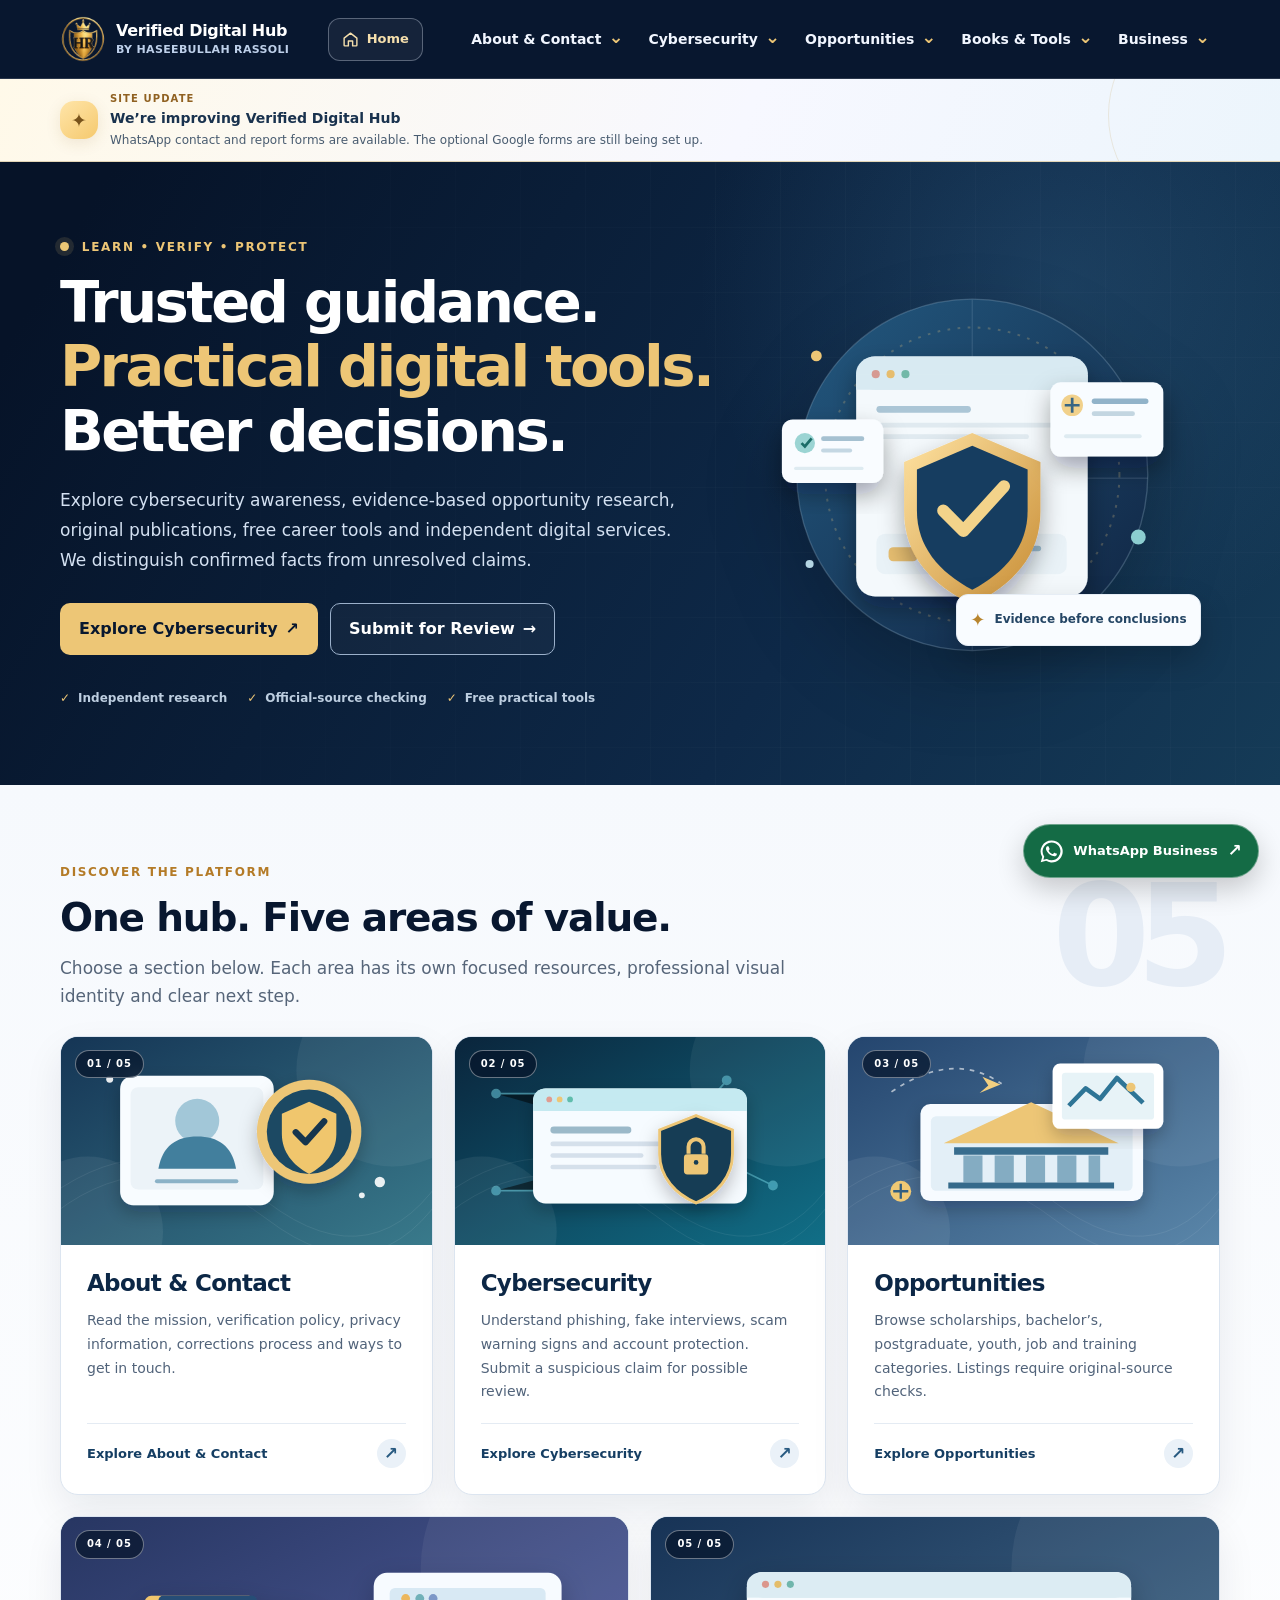
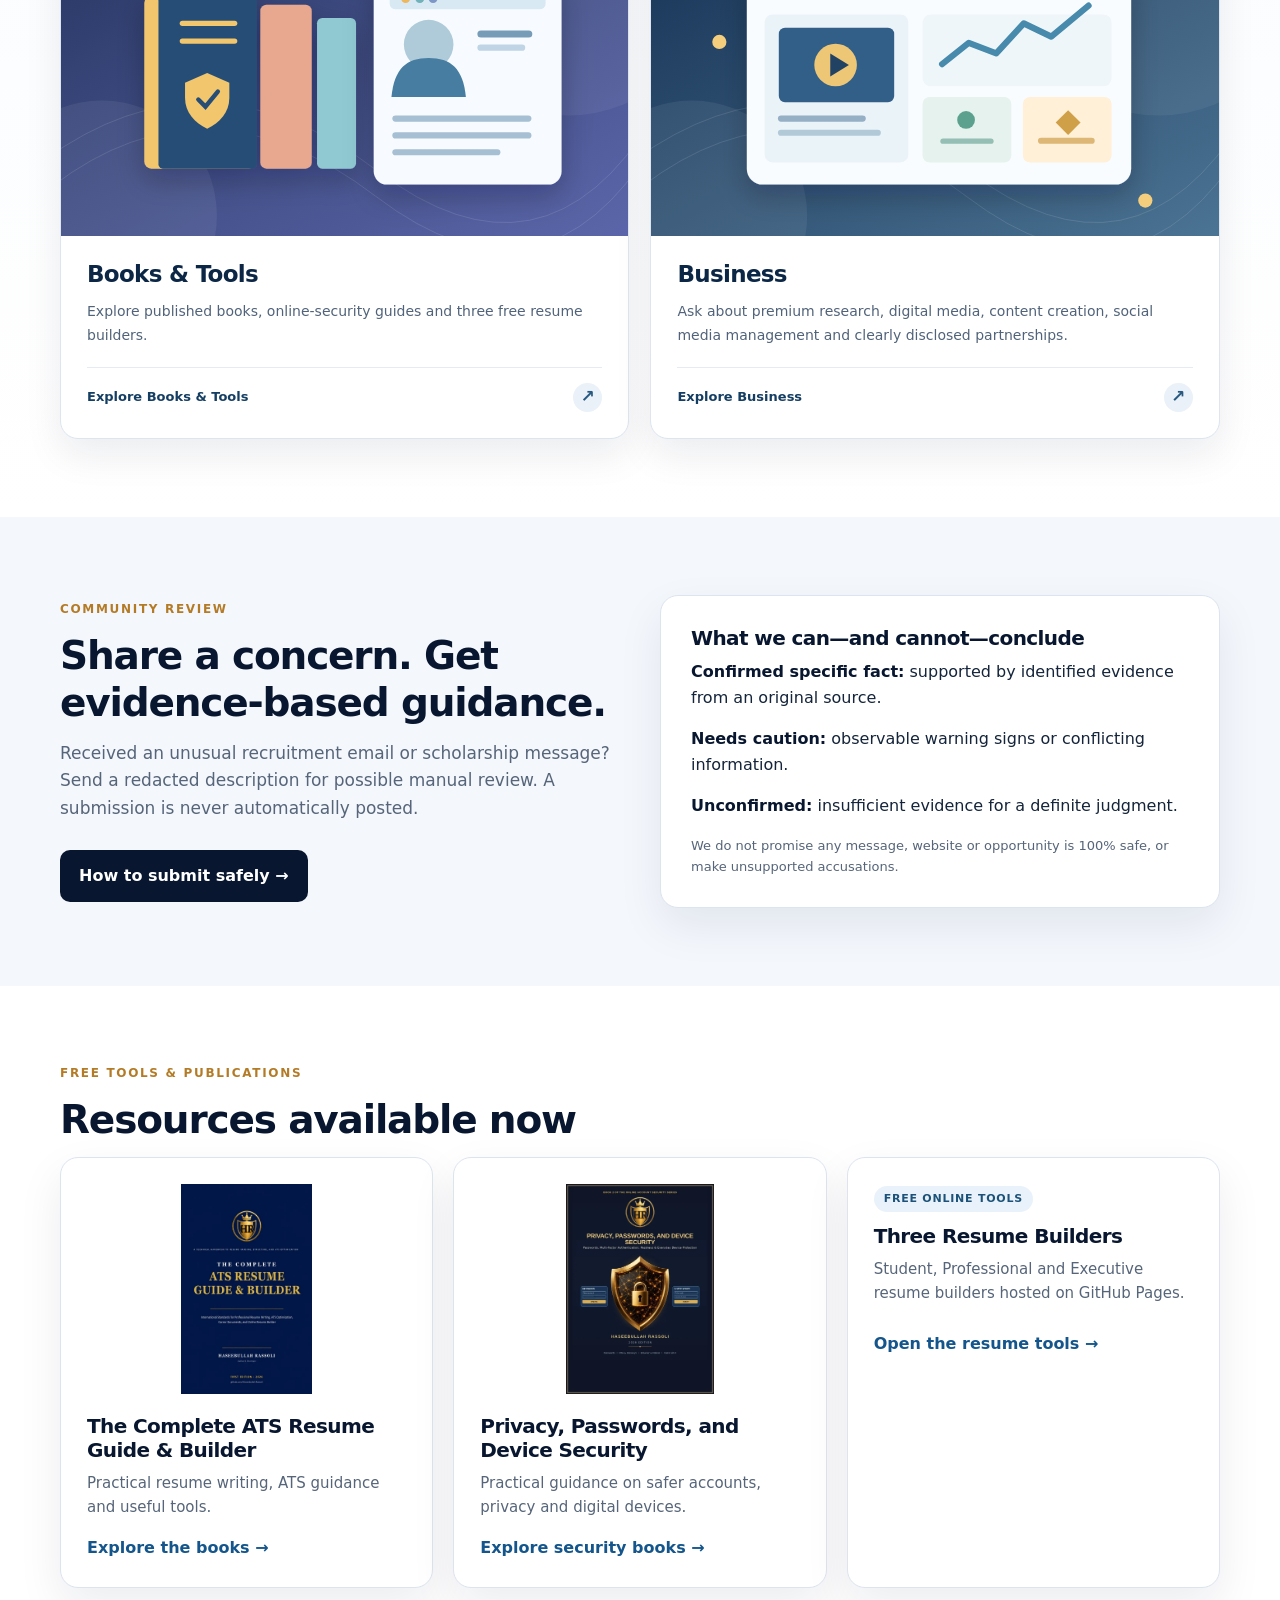
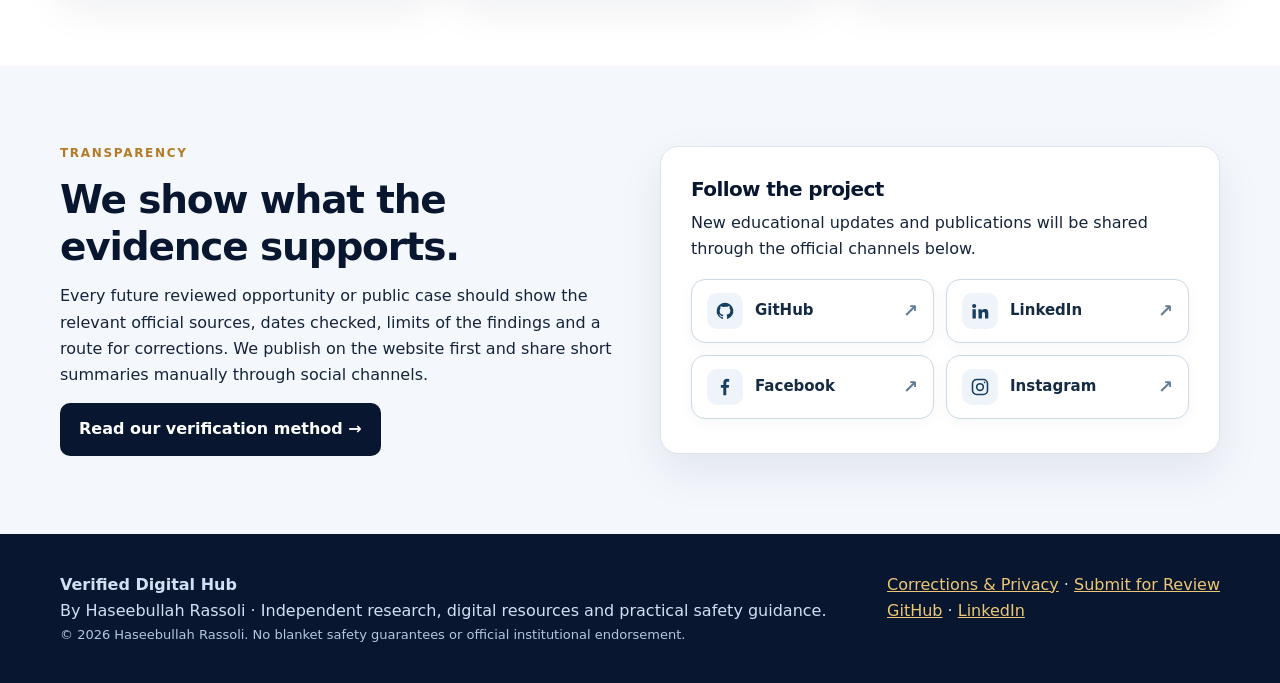
==== commit a8610127: "Match home follow-project buttons to official branded social channel cards" ====
--- a/index.html
+++ b/index.html
@@ -1,5 +1,5 @@
-<!doctype html><html lang="en"><head><meta charset="utf-8"><meta name="viewport" content="width=device-width, initial-scale=1"><title>Verified Digital Hub | Haseebullah Rassoli</title><meta name="description" content="Independent cybersecurity guidance, verified opportunities, books, free resume builders and digital services."><meta name="author" content="Haseebullah Rassoli"><meta name="theme-color" content="#08172f"><meta name="robots" content="index,follow"><link rel="icon" type="image/png" href="assets/hr-logo-favicon.png"><link rel="apple-touch-icon" href="assets/apple-touch-icon.png"><link rel="stylesheet" href="site.css?v=notice-compact-20260924"><script src="whatsapp-contact-config.js" defer></script><script src="site.js?v=nav-redesign-20260924" defer></script></head><body><a class="skip" href="#main">Skip to main content</a><header class="site-header"><nav class="container nav-shell" aria-label="Primary navigation"><a class="brand" href="index.html"><img src="assets/hr-logo-transparent.png" alt="" width="46" height="46"><span>Verified Digital Hub<small>BY HASEEBULLAH RASSOLI</small></span></a><a class="home-shortcut" href="index.html" aria-label="Go to Home"><svg class="nav-action-icon" viewBox="0 0 24 24" aria-hidden="true"><path d="m3 10 9-7 9 7v10a1 1 0 0 1-1 1h-5v-7H9v7H4a1 1 0 0 1-1-1z"/></svg><span class="nav-action-label">Home</span></a><button class="mobile-toggle" type="button" aria-controls="main-menu" aria-expanded="false"><svg class="nav-action-icon" viewBox="0 0 24 24" aria-hidden="true"><path d="M4 7h16M4 12h16M4 17h16"/></svg><span class="nav-action-label">Menu</span></button><div class="nav-links" id="main-menu"><details class="nav-drop"><summary>About & Contact</summary><div class="nav-menu"><a href="about.html#story">Our Story</a><a href="about.html#verification">Verification Method</a><a href="about.html#corrections">Corrections & Privacy</a><a href="about.html#contact">Feedback & Contact</a></div></details><details class="nav-drop"><summary>Cybersecurity</summary><div class="nav-menu"><a href="cybersecurity.html">Cybersecurity Overview</a><a href="cybersecurity.html#phishing">Phishing & Fake Emails</a><a href="cybersecurity.html#fake-jobs">Fake Jobs & Interviews</a><a href="cybersecurity.html#accounts">Account & Password Safety</a><a href="cybersecurity.html#sources">Official Source Checking</a><a href="submit-review.html">Submit for Review</a></div></details><details class="nav-drop"><summary>Opportunities</summary><div class="nav-menu"><a href="opportunities.html">Browse Categories</a><a href="opportunities.html#scholarships">Scholarships & Bachelor's</a><a href="opportunities.html#postgraduate">Master's & Postgraduate</a><a href="opportunities.html#youth">Youth Programs</a><a href="opportunities.html#jobs">Jobs & Training</a><a href="opportunities.html#events">Events</a></div></details><details class="nav-drop"><summary>Books & Tools</summary><div class="nav-menu"><a href="books-tools.html#books">Published Books</a><a href="books-tools.html#resume">Free Resume Builders</a><a href="books-tools.html#guides">Security Guides & Checklists</a></div></details><details class="nav-drop"><summary>Business</summary><div class="nav-menu"><a href="business.html#research">Research & Source Checking</a><a href="business.html#media">Digital Media Services</a><a href="business.html#management">Social Media Management</a><a href="business.html#creation">Content Creation</a><a href="business.html#advertising">Advertising & Sponsored Content</a><a href="business.html#contact">Partnerships & Contact</a></div></details></div></nav></header><aside class="status-banner status-banner--compact" aria-label="Website update"><div class="container status-banner-inner"><span class="status-symbol" aria-hidden="true">✦</span><div class="status-banner-copy"><span class="status-kicker">SITE UPDATE</span><strong>We’re improving Verified Digital Hub</strong><p>WhatsApp contact and report forms are available. The optional Google forms are still being set up.</p></div></div></aside><main id="main"><section class="hero hub-hero"><div class="container hero-inner"><div class="hero-copy"><p class="eyebrow"><span class="hero-status-dot" aria-hidden="true"></span> LEARN • VERIFY • PROTECT</p><h1>Trusted guidance.<br><span>Practical digital tools.</span><br>Better decisions.</h1><p class="lede">Explore cybersecurity awareness, evidence-based opportunity research, original publications, free career tools and independent digital services. We distinguish confirmed facts from unresolved claims.</p><div class="buttons"><a class="button gold" href="cybersecurity.html">Explore Cybersecurity <span aria-hidden="true">↗</span></a><a class="button outline" href="submit-review.html">Submit for Review <span aria-hidden="true">→</span></a></div><div class="hero-proof"><span>Independent research</span><span>Official-source checking</span><span>Free practical tools</span></div></div><div class="hero-art"><img src="assets/hub-hero.svg" width="720" height="620" alt="Original illustration combining a protective shield, digital resource cards and evidence-based guidance" fetchpriority="high"><div class="hero-floating-note"><span aria-hidden="true">✦</span><span>Evidence before conclusions</span></div></div></div></section>
+<!doctype html><html lang="en"><head><meta charset="utf-8"><meta name="viewport" content="width=device-width, initial-scale=1"><title>Verified Digital Hub | Haseebullah Rassoli</title><meta name="description" content="Independent cybersecurity guidance, verified opportunities, books, free resume builders and digital services."><meta name="author" content="Haseebullah Rassoli"><meta name="theme-color" content="#08172f"><meta name="robots" content="index,follow"><link rel="icon" type="image/png" href="assets/hr-logo-favicon.png"><link rel="apple-touch-icon" href="assets/apple-touch-icon.png"><link rel="stylesheet" href="site.css?v=channels-home-20260924"><script src="whatsapp-contact-config.js" defer></script><script src="site.js?v=nav-redesign-20260924" defer></script></head><body><a class="skip" href="#main">Skip to main content</a><header class="site-header"><nav class="container nav-shell" aria-label="Primary navigation"><a class="brand" href="index.html"><img src="assets/hr-logo-transparent.png" alt="" width="46" height="46"><span>Verified Digital Hub<small>BY HASEEBULLAH RASSOLI</small></span></a><a class="home-shortcut" href="index.html" aria-label="Go to Home"><svg class="nav-action-icon" viewBox="0 0 24 24" aria-hidden="true"><path d="m3 10 9-7 9 7v10a1 1 0 0 1-1 1h-5v-7H9v7H4a1 1 0 0 1-1-1z"/></svg><span class="nav-action-label">Home</span></a><button class="mobile-toggle" type="button" aria-controls="main-menu" aria-expanded="false"><svg class="nav-action-icon" viewBox="0 0 24 24" aria-hidden="true"><path d="M4 7h16M4 12h16M4 17h16"/></svg><span class="nav-action-label">Menu</span></button><div class="nav-links" id="main-menu"><details class="nav-drop"><summary>About & Contact</summary><div class="nav-menu"><a href="about.html#story">Our Story</a><a href="about.html#verification">Verification Method</a><a href="about.html#corrections">Corrections & Privacy</a><a href="about.html#contact">Feedback & Contact</a></div></details><details class="nav-drop"><summary>Cybersecurity</summary><div class="nav-menu"><a href="cybersecurity.html">Cybersecurity Overview</a><a href="cybersecurity.html#phishing">Phishing & Fake Emails</a><a href="cybersecurity.html#fake-jobs">Fake Jobs & Interviews</a><a href="cybersecurity.html#accounts">Account & Password Safety</a><a href="cybersecurity.html#sources">Official Source Checking</a><a href="submit-review.html">Submit for Review</a></div></details><details class="nav-drop"><summary>Opportunities</summary><div class="nav-menu"><a href="opportunities.html">Browse Categories</a><a href="opportunities.html#scholarships">Scholarships & Bachelor's</a><a href="opportunities.html#postgraduate">Master's & Postgraduate</a><a href="opportunities.html#youth">Youth Programs</a><a href="opportunities.html#jobs">Jobs & Training</a><a href="opportunities.html#events">Events</a></div></details><details class="nav-drop"><summary>Books & Tools</summary><div class="nav-menu"><a href="books-tools.html#books">Published Books</a><a href="books-tools.html#resume">Free Resume Builders</a><a href="books-tools.html#guides">Security Guides & Checklists</a></div></details><details class="nav-drop"><summary>Business</summary><div class="nav-menu"><a href="business.html#research">Research & Source Checking</a><a href="business.html#media">Digital Media Services</a><a href="business.html#management">Social Media Management</a><a href="business.html#creation">Content Creation</a><a href="business.html#advertising">Advertising & Sponsored Content</a><a href="business.html#contact">Partnerships & Contact</a></div></details></div></nav></header><aside class="status-banner status-banner--compact" aria-label="Website update"><div class="container status-banner-inner"><span class="status-symbol" aria-hidden="true">✦</span><div class="status-banner-copy"><span class="status-kicker">SITE UPDATE</span><strong>We’re improving Verified Digital Hub</strong><p>WhatsApp contact and report forms are available. The optional Google forms are still being set up.</p></div></div></aside><main id="main"><section class="hero hub-hero"><div class="container hero-inner"><div class="hero-copy"><p class="eyebrow"><span class="hero-status-dot" aria-hidden="true"></span> LEARN • VERIFY • PROTECT</p><h1>Trusted guidance.<br><span>Practical digital tools.</span><br>Better decisions.</h1><p class="lede">Explore cybersecurity awareness, evidence-based opportunity research, original publications, free career tools and independent digital services. We distinguish confirmed facts from unresolved claims.</p><div class="buttons"><a class="button gold" href="cybersecurity.html">Explore Cybersecurity <span aria-hidden="true">↗</span></a><a class="button outline" href="submit-review.html">Submit for Review <span aria-hidden="true">→</span></a></div><div class="hero-proof"><span>Independent research</span><span>Official-source checking</span><span>Free practical tools</span></div></div><div class="hero-art"><img src="assets/hub-hero.svg" width="720" height="620" alt="Original illustration combining a protective shield, digital resource cards and evidence-based guidance" fetchpriority="high"><div class="hero-floating-note"><span aria-hidden="true">✦</span><span>Evidence before conclusions</span></div></div></div></section>
 <section class="section hub-sections" id="explore"><div class="container"><div class="hub-section-heading"><div><p class="eyebrow">DISCOVER THE PLATFORM</p><h2>One hub. Five areas of value.</h2><p class="intro">Choose a section below. Each area has its own focused resources, professional visual identity and clear next step.</p></div><span class="hub-headline-mark" aria-hidden="true">05</span></div><div class="hub-card-grid"><article class="hub-card"><a class="hub-card-media" href="about.html" aria-label="Explore About & Contact"><img src="assets/hub-about.svg" width="640" height="360" alt="Original illustration of an author profile and verified shield" loading="lazy" decoding="async"><span class="hub-card-number">01 / 05</span></a><div class="hub-card-content"><h3><a href="about.html">About & Contact</a></h3><p>Read the mission, verification policy, privacy information, corrections process and ways to get in touch.</p><a class="hub-card-cta" href="about.html">Explore About & Contact<span aria-hidden="true">↗</span></a></div></article><article class="hub-card"><a class="hub-card-media" href="cybersecurity.html" aria-label="Explore Cybersecurity"><img src="assets/hub-cybersecurity.svg" width="640" height="360" alt="Original illustration of a protected email interface and security shield" loading="lazy" decoding="async"><span class="hub-card-number">02 / 05</span></a><div class="hub-card-content"><h3><a href="cybersecurity.html">Cybersecurity</a></h3><p>Understand phishing, fake interviews, scam warning signs and account protection. Submit a suspicious claim for possible review.</p><a class="hub-card-cta" href="cybersecurity.html">Explore Cybersecurity<span aria-hidden="true">↗</span></a></div></article><article class="hub-card"><a class="hub-card-media" href="opportunities.html" aria-label="Explore Opportunities"><img src="assets/hub-opportunities.svg" width="640" height="360" alt="Original illustration of education, graduation and global opportunities" loading="lazy" decoding="async"><span class="hub-card-number">03 / 05</span></a><div class="hub-card-content"><h3><a href="opportunities.html">Opportunities</a></h3><p>Browse scholarships, bachelor’s, postgraduate, youth, job and training categories. Listings require original-source checks.</p><a class="hub-card-cta" href="opportunities.html">Explore Opportunities<span aria-hidden="true">↗</span></a></div></article><article class="hub-card"><a class="hub-card-media" href="books-tools.html" aria-label="Explore Books & Tools"><img src="assets/hub-books-tools.svg" width="640" height="360" alt="Original illustration of books and an online resume builder" loading="lazy" decoding="async"><span class="hub-card-number">04 / 05</span></a><div class="hub-card-content"><h3><a href="books-tools.html">Books & Tools</a></h3><p>Explore published books, online-security guides and three free resume builders.</p><a class="hub-card-cta" href="books-tools.html">Explore Books & Tools<span aria-hidden="true">↗</span></a></div></article><article class="hub-card"><a class="hub-card-media" href="business.html" aria-label="Explore Business"><img src="assets/hub-business.svg" width="640" height="360" alt="Original illustration of digital media design and content management" loading="lazy" decoding="async"><span class="hub-card-number">05 / 05</span></a><div class="hub-card-content"><h3><a href="business.html">Business</a></h3><p>Ask about premium research, digital media, content creation, social media management and clearly disclosed partnerships.</p><a class="hub-card-cta" href="business.html">Explore Business<span aria-hidden="true">↗</span></a></div></article></div></div></section>
 <section class="section alt"><div class="container split"><div><p class="eyebrow">COMMUNITY REVIEW</p><h2>Share a concern. Get evidence-based guidance.</h2><p class="intro">Received an unusual recruitment email or scholarship message? Send a redacted description for possible manual review. A submission is never automatically posted.</p><a class="button navy" href="submit-review.html">How to submit safely →</a></div><div class="feature"><h3>What we can—and cannot—conclude</h3><p><strong>Confirmed specific fact:</strong> supported by identified evidence from an original source.</p><p><strong>Needs caution:</strong> observable warning signs or conflicting information.</p><p><strong>Unconfirmed:</strong> insufficient evidence for a definite judgment.</p><p class="small">We do not promise any message, website or opportunity is 100% safe, or make unsupported accusations.</p></div></div></section>
 <section class="section"><div class="container"><p class="eyebrow">FREE TOOLS & PUBLICATIONS</p><h2>Resources available now</h2><div class="grid"><article class="card book"><img src="assets/ats-resume-guide-cover.webp" alt="The Complete ATS Resume Guide & Builder book cover" loading="lazy"><h3>The Complete ATS Resume Guide & Builder</h3><p>Practical resume writing, ATS guidance and useful tools.</p><a class="arrow" href="books-tools.html#books">Explore the books →</a></article><article class="card book"><img src="assets/privacy-passwords-device-security-cover.webp" alt="Privacy, Passwords, and Device Security book cover" loading="lazy"><h3>Privacy, Passwords, and Device Security</h3><p>Practical guidance on safer accounts, privacy and digital devices.</p><a class="arrow" href="books-tools.html#books">Explore security books →</a></article><article class="card"><span class="tag">Free online tools</span><h3>Three Resume Builders</h3><p>Student, Professional and Executive resume builders hosted on GitHub Pages.</p><a class="arrow" href="books-tools.html#resume">Open the resume tools →</a></article></div></div></section>
-<section class="section alt"><div class="container split"><div><p class="eyebrow">TRANSPARENCY</p><h2>We show what the evidence supports.</h2><p>Every future reviewed opportunity or public case should show the relevant official sources, dates checked, limits of the findings and a route for corrections. We publish on the website first and share short summaries manually through social channels.</p><a class="button navy" href="about.html#verification">Read our verification method →</a></div><div class="feature"><h3>Follow the project</h3><p>New educational updates and publications will be shared through the official channels below.</p><a class="pill" style="background:#102b4e" href="https://github.com/Haseebullah-rassoli">GitHub</a><a class="pill" style="background:#102b4e" href="https://www.linkedin.com/in/haseebullah-rassoli-b08135354">LinkedIn</a><a class="pill" style="background:#102b4e" href="https://www.facebook.com/share/19KVTna9Zg/">Facebook</a><a class="pill" style="background:#102b4e" href="https://www.instagram.com/haseebullahrassoli/">Instagram</a></div></div></section></main><footer class="site-footer"><div class="container foot"><div><strong>Verified Digital Hub</strong><p>By Haseebullah Rassoli · Independent research, digital resources and practical safety guidance.</p><p class="small">© 2026 Haseebullah Rassoli. No blanket safety guarantees or official institutional endorsement.</p></div><div><a href="about.html#corrections">Corrections & Privacy</a> · <a href="submit-review.html">Submit for Review</a><br><a href="https://github.com/Haseebullah-rassoli">GitHub</a> · <a href="https://www.linkedin.com/in/haseebullah-rassoli-b08135354">LinkedIn</a></div></div></footer></body></html>+<section class="section alt"><div class="container split"><div><p class="eyebrow">TRANSPARENCY</p><h2>We show what the evidence supports.</h2><p>Every future reviewed opportunity or public case should show the relevant official sources, dates checked, limits of the findings and a route for corrections. We publish on the website first and share short summaries manually through social channels.</p><a class="button navy" href="about.html#verification">Read our verification method →</a></div><div class="feature"><h3>Follow the project</h3><p>New educational updates and publications will be shared through the official channels below.</p><div class="official-channels"><a class="official-channel" href="https://github.com/Haseebullah-rassoli" target="_blank" rel="noopener noreferrer" aria-label="GitHub — opens in a new tab"><span class="official-channel-icon"><svg viewBox="0 0 24 24" aria-hidden="true" fill="currentColor"><path d="M12 2a10 10 0 0 0-3.16 19.49c.5.09.68-.22.68-.48v-1.71c-2.78.6-3.37-1.18-3.37-1.18-.45-1.15-1.1-1.46-1.1-1.46-.91-.62.07-.61.07-.61 1 .07 1.53 1.03 1.53 1.03.89 1.52 2.34 1.08 2.91.83.09-.64.35-1.08.64-1.33-2.22-.25-4.56-1.11-4.56-4.94 0-1.09.39-1.98 1.03-2.68-.1-.25-.45-1.27.1-2.65 0 0 .84-.27 2.75 1.02A9.6 9.6 0 0 1 12 6.8c.85 0 1.7.11 2.5.34 1.91-1.29 2.75-1.02 2.75-1.02.55 1.38.2 2.4.1 2.65.64.7 1.03 1.59 1.03 2.68 0 3.84-2.35 4.68-4.59 4.93.36.31.68.92.68 1.86v2.77c0 .27.18.58.69.48A10 10 0 0 0 12 2Z"/></svg></span><span>GitHub</span><span class="official-channel-arrow" aria-hidden="true">↗</span></a><a class="official-channel" href="https://www.linkedin.com/in/haseebullah-rassoli-b08135354" target="_blank" rel="noopener noreferrer" aria-label="LinkedIn — opens in a new tab"><span class="official-channel-icon"><svg viewBox="0 0 24 24" aria-hidden="true" fill="currentColor"><path d="M4.98 3.5a2.5 2.5 0 1 0 0 5 2.5 2.5 0 0 0 0-5ZM3 10h4v11H3zm7 0h3.8v1.5h.05a4.16 4.16 0 0 1 3.75-1.8c4 0 4.4 2.5 4.4 5.7V21h-4v-5.1c0-1.2-.02-2.75-1.7-2.75-1.7 0-2 1.3-2 2.66V21h-4z"/></svg></span><span>LinkedIn</span><span class="official-channel-arrow" aria-hidden="true">↗</span></a><a class="official-channel" href="https://www.facebook.com/share/19KVTna9Zg/" target="_blank" rel="noopener noreferrer" aria-label="Facebook — opens in a new tab"><span class="official-channel-icon"><svg viewBox="0 0 24 24" aria-hidden="true" fill="currentColor"><path d="M13.5 22v-9h3l.45-3.5H13.5V7.3c0-1.01.28-1.7 1.73-1.7H17V2.47A23 23 0 0 0 14.4 2C11.8 2 10 3.59 10 6.5v3H7V13h3v9z"/></svg></span><span>Facebook</span><span class="official-channel-arrow" aria-hidden="true">↗</span></a><a class="official-channel" href="https://www.instagram.com/haseebullahrassoli/" target="_blank" rel="noopener noreferrer" aria-label="Instagram — opens in a new tab"><span class="official-channel-icon"><svg viewBox="0 0 24 24" aria-hidden="true" fill="none" stroke="currentColor" stroke-width="1.9"><rect x="3" y="3" width="18" height="18" rx="5"/><circle cx="12" cy="12" r="4"/><circle cx="17.5" cy="6.5" r="1" fill="currentColor" stroke="none"/></svg></span><span>Instagram</span><span class="official-channel-arrow" aria-hidden="true">↗</span></a></div></div></div></section></main><footer class="site-footer"><div class="container foot"><div><strong>Verified Digital Hub</strong><p>By Haseebullah Rassoli · Independent research, digital resources and practical safety guidance.</p><p class="small">© 2026 Haseebullah Rassoli. No blanket safety guarantees or official institutional endorsement.</p></div><div><a href="about.html#corrections">Corrections & Privacy</a> · <a href="submit-review.html">Submit for Review</a><br><a href="https://github.com/Haseebullah-rassoli">GitHub</a> · <a href="https://www.linkedin.com/in/haseebullah-rassoli-b08135354">LinkedIn</a></div></div></footer></body></html>
--- a/site.css
+++ b/site.css
@@ -59,3 +59,6 @@
 
 /* Compact, readable development notice on all screen sizes. */
 .status-banner--compact{overflow:hidden}.status-banner--compact .status-banner-inner{display:flex;align-items:center;gap:12px;padding-top:12px;padding-bottom:12px;min-width:0}.status-banner--compact .status-symbol{flex:0 0 38px;width:38px;height:38px;margin:0;display:grid;place-items:center;font-size:19px}.status-banner--compact .status-banner-copy{flex:1;min-width:0;max-width:100%;overflow-wrap:break-word;word-break:normal;white-space:normal}.status-banner--compact .status-kicker{display:block;font-size:10px;letter-spacing:.11em}.status-banner--compact .status-banner-copy strong{display:block;font-size:14px;line-height:1.35;margin-top:2px}.status-banner--compact .status-banner-copy p{display:block;max-width:100%;margin:3px 0 0;font-size:12px;line-height:1.5;white-space:normal;overflow-wrap:break-word}.status-banner--compact .status-chip{display:none}@media(max-width:590px){.status-banner--compact .status-banner-inner{padding:10px 15px;gap:10px}.status-banner--compact .status-symbol{width:32px;height:32px;flex-basis:32px;font-size:16px}.status-banner--compact .status-banner-copy strong{font-size:13px}.status-banner--compact .status-banner-copy p{font-size:11px;line-height:1.45}}
+
+/* Official contact channels: consistent responsive two-column cards. */
+.official-channels{display:grid;grid-template-columns:repeat(2,minmax(0,1fr));gap:12px;margin:16px 0 4px}.official-channel{display:flex;align-items:center;gap:12px;min-width:0;min-height:64px;padding:13px 15px;border:1px solid #cbd9e5;border-radius:14px;background:#fff;color:#142b43;text-decoration:none;font-weight:750;font-size:15px;box-shadow:0 4px 14px rgba(17,43,69,.04);transition:border-color .18s,box-shadow .18s,transform .18s}.official-channel:hover{border-color:#9db7cc;box-shadow:0 8px 22px rgba(17,43,69,.1);transform:translateY(-1px)}.official-channel:focus-visible,.hub-wa-direct:focus-visible{outline:3px solid #d9a94b;outline-offset:3px}.official-channel-icon{display:grid;place-items:center;flex:0 0 36px;width:36px;height:36px;border-radius:10px;background:#eef4f9;color:#173f63}.official-channel-icon svg{display:block;width:20px;height:20px}.official-channel-arrow{margin-left:auto;color:#647d96;font-size:18px}.hub-whatsapp-inline .hub-wa-direct{display:inline-flex;align-items:center;justify-content:center;gap:12px;min-height:52px;padding:13px 19px;border-radius:12px;background:#146b45;color:#fff;border:1px solid #105b3a;box-shadow:0 6px 18px rgba(20,107,69,.14);font-size:14px;font-weight:800;text-decoration:none;white-space:normal}.hub-whatsapp-inline .hub-wa-direct:hover{background:#105b3a;color:#fff}.hub-wa-direct svg{display:block;flex:0 0 22px;width:22px;height:22px}.hub-wa-direct span:last-child{margin-left:auto}@media(max-width:430px){.official-channels{gap:9px}.official-channel{gap:8px;min-height:58px;padding:10px;font-size:12px;border-radius:12px}.official-channel-icon{flex-basis:30px;width:30px;height:30px;border-radius:8px}.official-channel-icon svg{width:17px;height:17px}.official-channel-arrow{font-size:14px}.hub-whatsapp-inline .hub-wa-direct{width:100%;box-sizing:border-box;font-size:13px}}
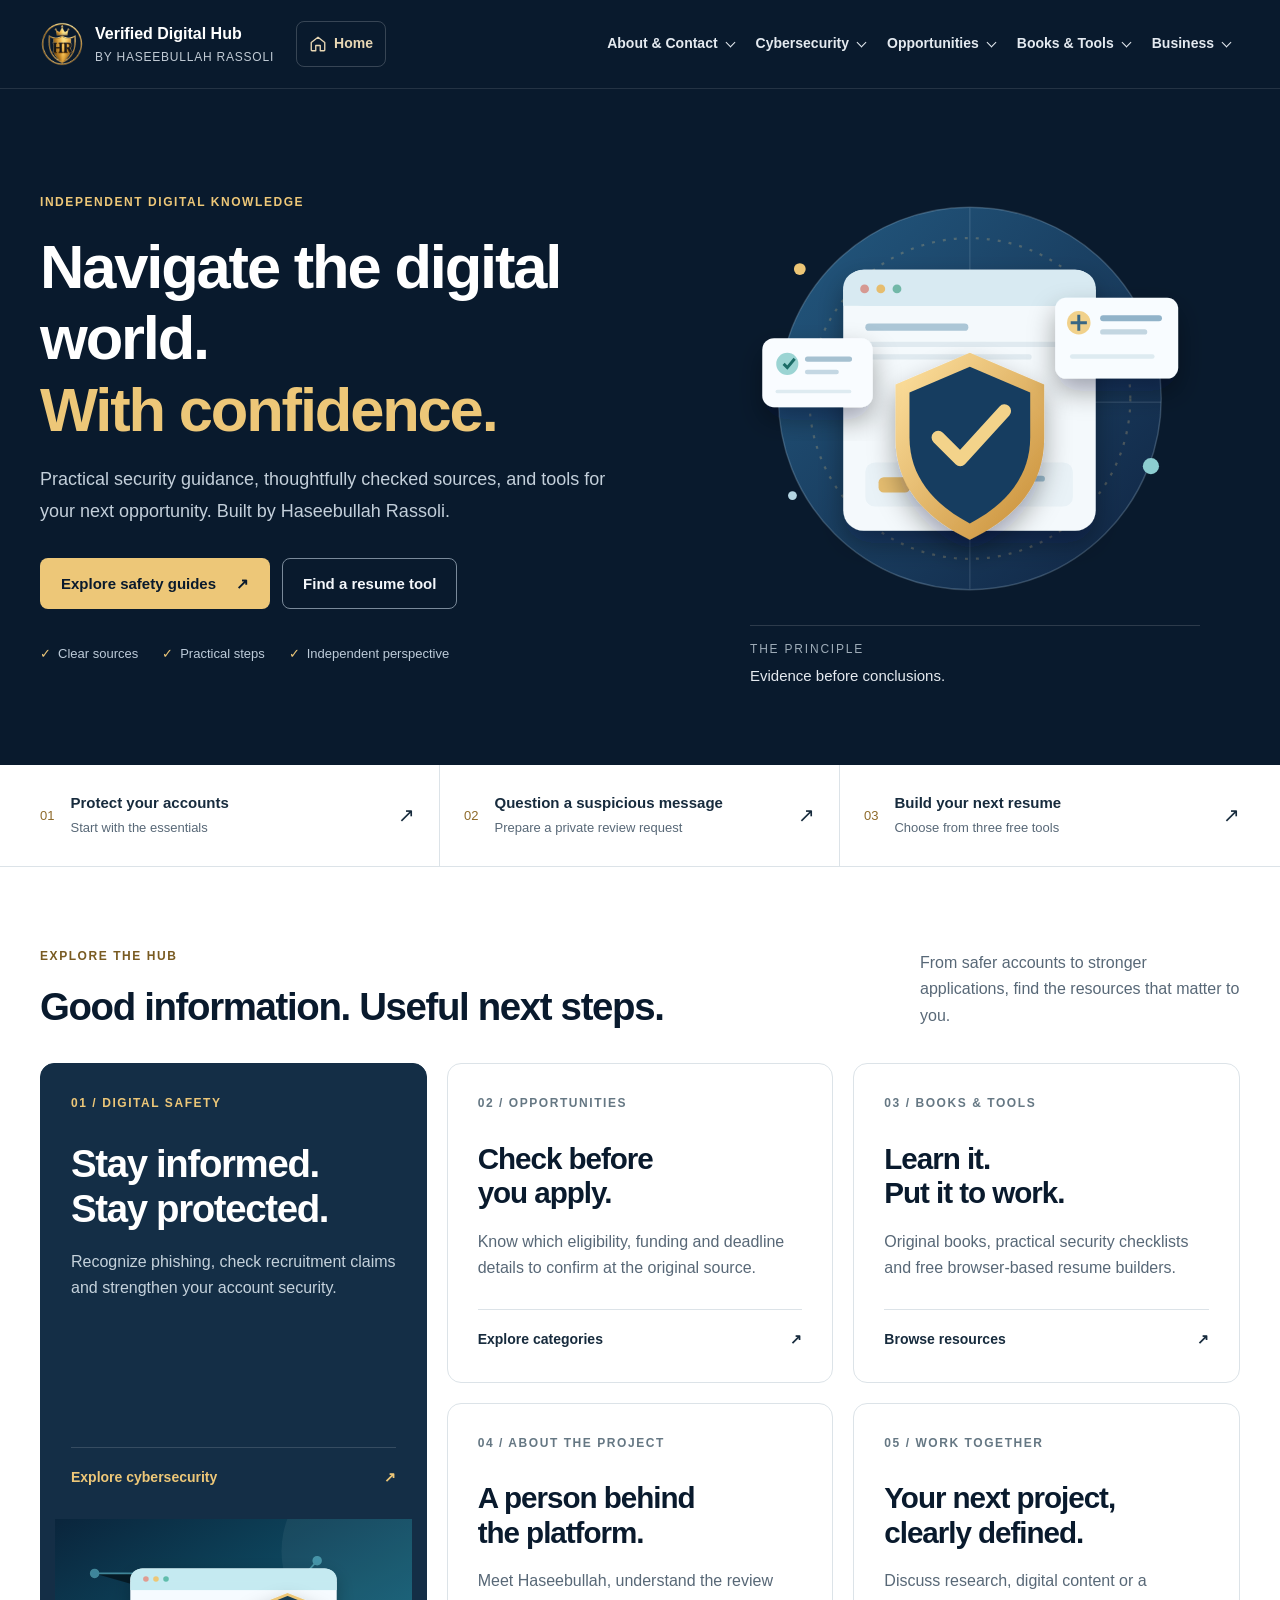
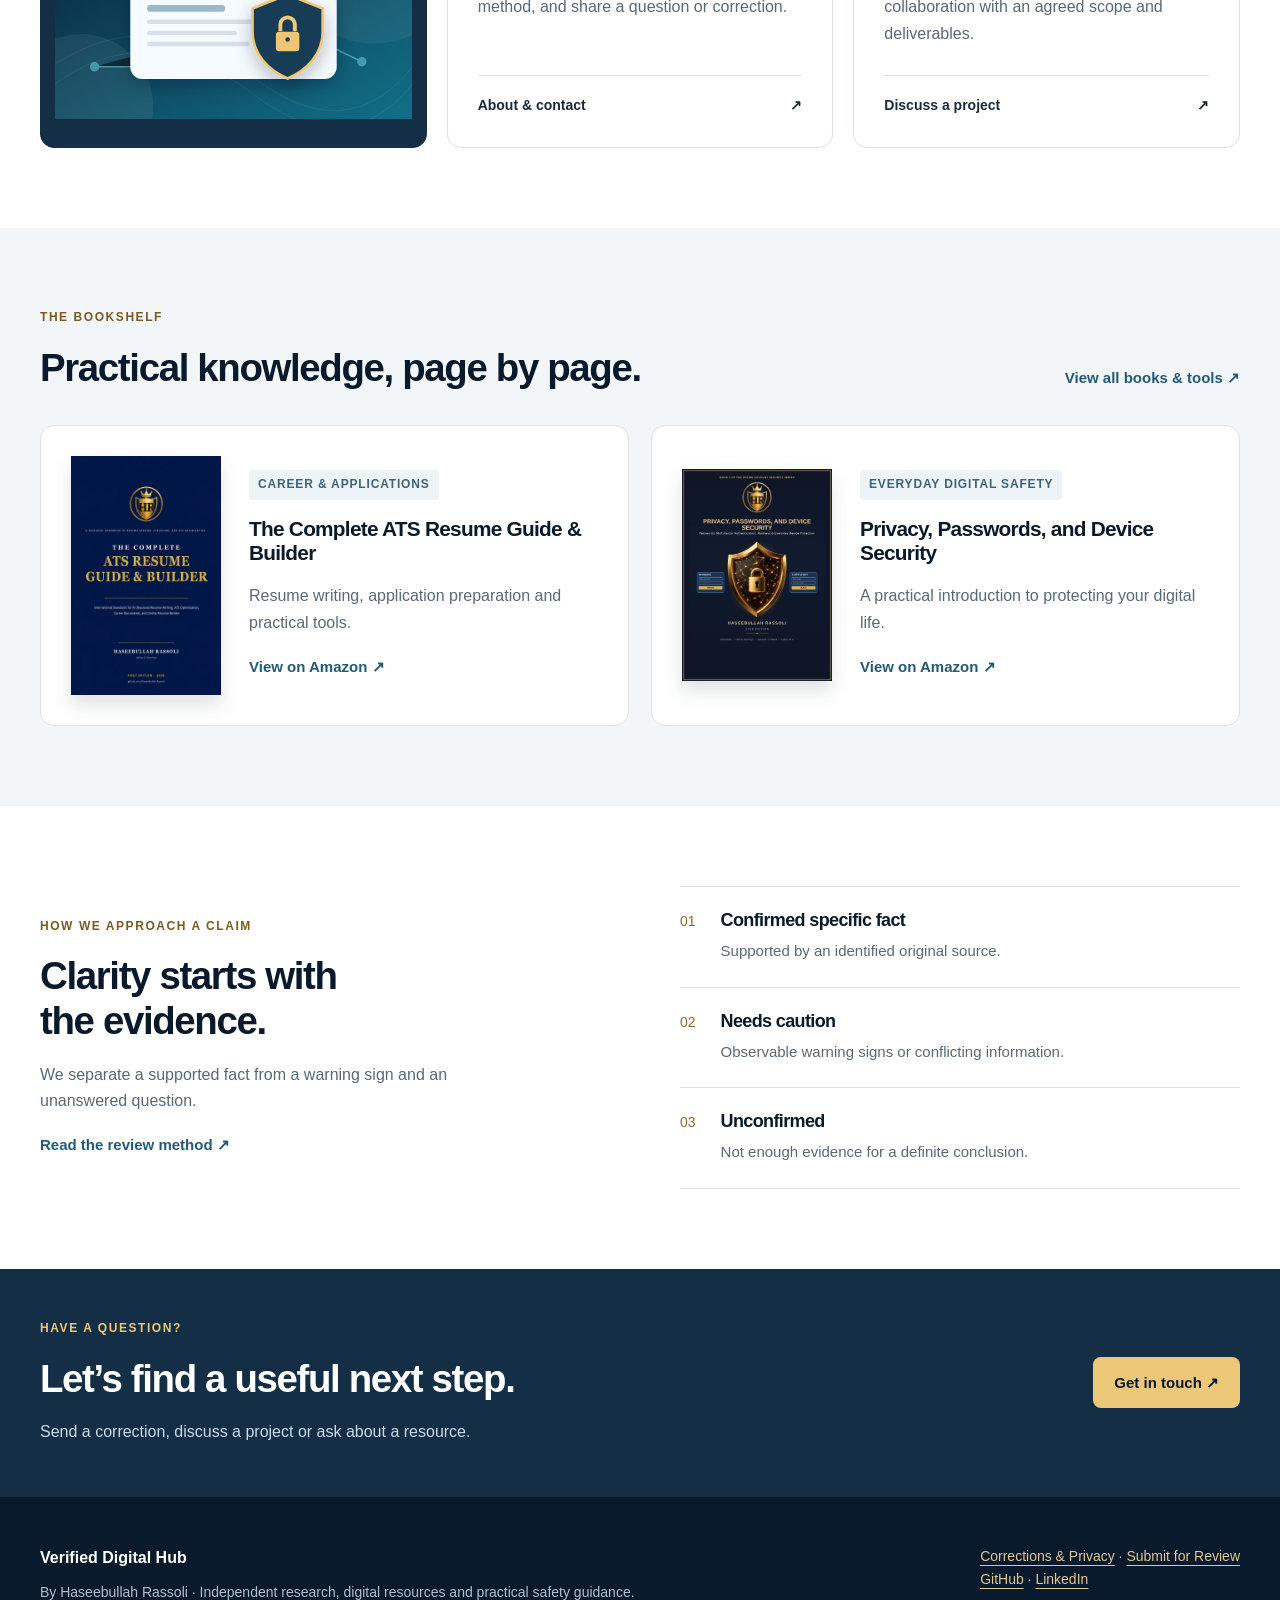
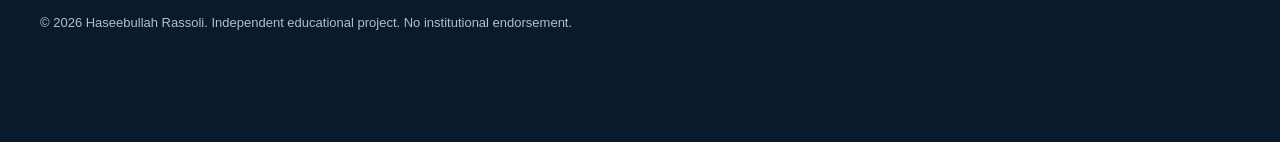
==== commit 030e4c84: "Publish responsive Verified Digital Hub redesign with safer forms and project-scoped CSP" ====
--- a/index.html
+++ b/index.html
@@ -1,5 +1,14 @@
-<!doctype html><html lang="en"><head><meta charset="utf-8"><meta name="viewport" content="width=device-width, initial-scale=1"><title>Verified Digital Hub | Haseebullah Rassoli</title><meta name="description" content="Independent cybersecurity guidance, verified opportunities, books, free resume builders and digital services."><meta name="author" content="Haseebullah Rassoli"><meta name="theme-color" content="#08172f"><meta name="robots" content="index,follow"><link rel="icon" type="image/png" href="assets/hr-logo-favicon.png"><link rel="apple-touch-icon" href="assets/apple-touch-icon.png"><link rel="stylesheet" href="site.css?v=channels-home-20260924"><script src="whatsapp-contact-config.js" defer></script><script src="site.js?v=nav-redesign-20260924" defer></script></head><body><a class="skip" href="#main">Skip to main content</a><header class="site-header"><nav class="container nav-shell" aria-label="Primary navigation"><a class="brand" href="index.html"><img src="assets/hr-logo-transparent.png" alt="" width="46" height="46"><span>Verified Digital Hub<small>BY HASEEBULLAH RASSOLI</small></span></a><a class="home-shortcut" href="index.html" aria-label="Go to Home"><svg class="nav-action-icon" viewBox="0 0 24 24" aria-hidden="true"><path d="m3 10 9-7 9 7v10a1 1 0 0 1-1 1h-5v-7H9v7H4a1 1 0 0 1-1-1z"/></svg><span class="nav-action-label">Home</span></a><button class="mobile-toggle" type="button" aria-controls="main-menu" aria-expanded="false"><svg class="nav-action-icon" viewBox="0 0 24 24" aria-hidden="true"><path d="M4 7h16M4 12h16M4 17h16"/></svg><span class="nav-action-label">Menu</span></button><div class="nav-links" id="main-menu"><details class="nav-drop"><summary>About & Contact</summary><div class="nav-menu"><a href="about.html#story">Our Story</a><a href="about.html#verification">Verification Method</a><a href="about.html#corrections">Corrections & Privacy</a><a href="about.html#contact">Feedback & Contact</a></div></details><details class="nav-drop"><summary>Cybersecurity</summary><div class="nav-menu"><a href="cybersecurity.html">Cybersecurity Overview</a><a href="cybersecurity.html#phishing">Phishing & Fake Emails</a><a href="cybersecurity.html#fake-jobs">Fake Jobs & Interviews</a><a href="cybersecurity.html#accounts">Account & Password Safety</a><a href="cybersecurity.html#sources">Official Source Checking</a><a href="submit-review.html">Submit for Review</a></div></details><details class="nav-drop"><summary>Opportunities</summary><div class="nav-menu"><a href="opportunities.html">Browse Categories</a><a href="opportunities.html#scholarships">Scholarships & Bachelor's</a><a href="opportunities.html#postgraduate">Master's & Postgraduate</a><a href="opportunities.html#youth">Youth Programs</a><a href="opportunities.html#jobs">Jobs & Training</a><a href="opportunities.html#events">Events</a></div></details><details class="nav-drop"><summary>Books & Tools</summary><div class="nav-menu"><a href="books-tools.html#books">Published Books</a><a href="books-tools.html#resume">Free Resume Builders</a><a href="books-tools.html#guides">Security Guides & Checklists</a></div></details><details class="nav-drop"><summary>Business</summary><div class="nav-menu"><a href="business.html#research">Research & Source Checking</a><a href="business.html#media">Digital Media Services</a><a href="business.html#management">Social Media Management</a><a href="business.html#creation">Content Creation</a><a href="business.html#advertising">Advertising & Sponsored Content</a><a href="business.html#contact">Partnerships & Contact</a></div></details></div></nav></header><aside class="status-banner status-banner--compact" aria-label="Website update"><div class="container status-banner-inner"><span class="status-symbol" aria-hidden="true">✦</span><div class="status-banner-copy"><span class="status-kicker">SITE UPDATE</span><strong>We’re improving Verified Digital Hub</strong><p>WhatsApp contact and report forms are available. The optional Google forms are still being set up.</p></div></div></aside><main id="main"><section class="hero hub-hero"><div class="container hero-inner"><div class="hero-copy"><p class="eyebrow"><span class="hero-status-dot" aria-hidden="true"></span> LEARN • VERIFY • PROTECT</p><h1>Trusted guidance.<br><span>Practical digital tools.</span><br>Better decisions.</h1><p class="lede">Explore cybersecurity awareness, evidence-based opportunity research, original publications, free career tools and independent digital services. We distinguish confirmed facts from unresolved claims.</p><div class="buttons"><a class="button gold" href="cybersecurity.html">Explore Cybersecurity <span aria-hidden="true">↗</span></a><a class="button outline" href="submit-review.html">Submit for Review <span aria-hidden="true">→</span></a></div><div class="hero-proof"><span>Independent research</span><span>Official-source checking</span><span>Free practical tools</span></div></div><div class="hero-art"><img src="assets/hub-hero.svg" width="720" height="620" alt="Original illustration combining a protective shield, digital resource cards and evidence-based guidance" fetchpriority="high"><div class="hero-floating-note"><span aria-hidden="true">✦</span><span>Evidence before conclusions</span></div></div></div></section>
-<section class="section hub-sections" id="explore"><div class="container"><div class="hub-section-heading"><div><p class="eyebrow">DISCOVER THE PLATFORM</p><h2>One hub. Five areas of value.</h2><p class="intro">Choose a section below. Each area has its own focused resources, professional visual identity and clear next step.</p></div><span class="hub-headline-mark" aria-hidden="true">05</span></div><div class="hub-card-grid"><article class="hub-card"><a class="hub-card-media" href="about.html" aria-label="Explore About & Contact"><img src="assets/hub-about.svg" width="640" height="360" alt="Original illustration of an author profile and verified shield" loading="lazy" decoding="async"><span class="hub-card-number">01 / 05</span></a><div class="hub-card-content"><h3><a href="about.html">About & Contact</a></h3><p>Read the mission, verification policy, privacy information, corrections process and ways to get in touch.</p><a class="hub-card-cta" href="about.html">Explore About & Contact<span aria-hidden="true">↗</span></a></div></article><article class="hub-card"><a class="hub-card-media" href="cybersecurity.html" aria-label="Explore Cybersecurity"><img src="assets/hub-cybersecurity.svg" width="640" height="360" alt="Original illustration of a protected email interface and security shield" loading="lazy" decoding="async"><span class="hub-card-number">02 / 05</span></a><div class="hub-card-content"><h3><a href="cybersecurity.html">Cybersecurity</a></h3><p>Understand phishing, fake interviews, scam warning signs and account protection. Submit a suspicious claim for possible review.</p><a class="hub-card-cta" href="cybersecurity.html">Explore Cybersecurity<span aria-hidden="true">↗</span></a></div></article><article class="hub-card"><a class="hub-card-media" href="opportunities.html" aria-label="Explore Opportunities"><img src="assets/hub-opportunities.svg" width="640" height="360" alt="Original illustration of education, graduation and global opportunities" loading="lazy" decoding="async"><span class="hub-card-number">03 / 05</span></a><div class="hub-card-content"><h3><a href="opportunities.html">Opportunities</a></h3><p>Browse scholarships, bachelor’s, postgraduate, youth, job and training categories. Listings require original-source checks.</p><a class="hub-card-cta" href="opportunities.html">Explore Opportunities<span aria-hidden="true">↗</span></a></div></article><article class="hub-card"><a class="hub-card-media" href="books-tools.html" aria-label="Explore Books & Tools"><img src="assets/hub-books-tools.svg" width="640" height="360" alt="Original illustration of books and an online resume builder" loading="lazy" decoding="async"><span class="hub-card-number">04 / 05</span></a><div class="hub-card-content"><h3><a href="books-tools.html">Books & Tools</a></h3><p>Explore published books, online-security guides and three free resume builders.</p><a class="hub-card-cta" href="books-tools.html">Explore Books & Tools<span aria-hidden="true">↗</span></a></div></article><article class="hub-card"><a class="hub-card-media" href="business.html" aria-label="Explore Business"><img src="assets/hub-business.svg" width="640" height="360" alt="Original illustration of digital media design and content management" loading="lazy" decoding="async"><span class="hub-card-number">05 / 05</span></a><div class="hub-card-content"><h3><a href="business.html">Business</a></h3><p>Ask about premium research, digital media, content creation, social media management and clearly disclosed partnerships.</p><a class="hub-card-cta" href="business.html">Explore Business<span aria-hidden="true">↗</span></a></div></article></div></div></section>
-<section class="section alt"><div class="container split"><div><p class="eyebrow">COMMUNITY REVIEW</p><h2>Share a concern. Get evidence-based guidance.</h2><p class="intro">Received an unusual recruitment email or scholarship message? Send a redacted description for possible manual review. A submission is never automatically posted.</p><a class="button navy" href="submit-review.html">How to submit safely →</a></div><div class="feature"><h3>What we can—and cannot—conclude</h3><p><strong>Confirmed specific fact:</strong> supported by identified evidence from an original source.</p><p><strong>Needs caution:</strong> observable warning signs or conflicting information.</p><p><strong>Unconfirmed:</strong> insufficient evidence for a definite judgment.</p><p class="small">We do not promise any message, website or opportunity is 100% safe, or make unsupported accusations.</p></div></div></section>
-<section class="section"><div class="container"><p class="eyebrow">FREE TOOLS & PUBLICATIONS</p><h2>Resources available now</h2><div class="grid"><article class="card book"><img src="assets/ats-resume-guide-cover.webp" alt="The Complete ATS Resume Guide & Builder book cover" loading="lazy"><h3>The Complete ATS Resume Guide & Builder</h3><p>Practical resume writing, ATS guidance and useful tools.</p><a class="arrow" href="books-tools.html#books">Explore the books →</a></article><article class="card book"><img src="assets/privacy-passwords-device-security-cover.webp" alt="Privacy, Passwords, and Device Security book cover" loading="lazy"><h3>Privacy, Passwords, and Device Security</h3><p>Practical guidance on safer accounts, privacy and digital devices.</p><a class="arrow" href="books-tools.html#books">Explore security books →</a></article><article class="card"><span class="tag">Free online tools</span><h3>Three Resume Builders</h3><p>Student, Professional and Executive resume builders hosted on GitHub Pages.</p><a class="arrow" href="books-tools.html#resume">Open the resume tools →</a></article></div></div></section>
-<section class="section alt"><div class="container split"><div><p class="eyebrow">TRANSPARENCY</p><h2>We show what the evidence supports.</h2><p>Every future reviewed opportunity or public case should show the relevant official sources, dates checked, limits of the findings and a route for corrections. We publish on the website first and share short summaries manually through social channels.</p><a class="button navy" href="about.html#verification">Read our verification method →</a></div><div class="feature"><h3>Follow the project</h3><p>New educational updates and publications will be shared through the official channels below.</p><div class="official-channels"><a class="official-channel" href="https://github.com/Haseebullah-rassoli" target="_blank" rel="noopener noreferrer" aria-label="GitHub — opens in a new tab"><span class="official-channel-icon"><svg viewBox="0 0 24 24" aria-hidden="true" fill="currentColor"><path d="M12 2a10 10 0 0 0-3.16 19.49c.5.09.68-.22.68-.48v-1.71c-2.78.6-3.37-1.18-3.37-1.18-.45-1.15-1.1-1.46-1.1-1.46-.91-.62.07-.61.07-.61 1 .07 1.53 1.03 1.53 1.03.89 1.52 2.34 1.08 2.91.83.09-.64.35-1.08.64-1.33-2.22-.25-4.56-1.11-4.56-4.94 0-1.09.39-1.98 1.03-2.68-.1-.25-.45-1.27.1-2.65 0 0 .84-.27 2.75 1.02A9.6 9.6 0 0 1 12 6.8c.85 0 1.7.11 2.5.34 1.91-1.29 2.75-1.02 2.75-1.02.55 1.38.2 2.4.1 2.65.64.7 1.03 1.59 1.03 2.68 0 3.84-2.35 4.68-4.59 4.93.36.31.68.92.68 1.86v2.77c0 .27.18.58.69.48A10 10 0 0 0 12 2Z"/></svg></span><span>GitHub</span><span class="official-channel-arrow" aria-hidden="true">↗</span></a><a class="official-channel" href="https://www.linkedin.com/in/haseebullah-rassoli-b08135354" target="_blank" rel="noopener noreferrer" aria-label="LinkedIn — opens in a new tab"><span class="official-channel-icon"><svg viewBox="0 0 24 24" aria-hidden="true" fill="currentColor"><path d="M4.98 3.5a2.5 2.5 0 1 0 0 5 2.5 2.5 0 0 0 0-5ZM3 10h4v11H3zm7 0h3.8v1.5h.05a4.16 4.16 0 0 1 3.75-1.8c4 0 4.4 2.5 4.4 5.7V21h-4v-5.1c0-1.2-.02-2.75-1.7-2.75-1.7 0-2 1.3-2 2.66V21h-4z"/></svg></span><span>LinkedIn</span><span class="official-channel-arrow" aria-hidden="true">↗</span></a><a class="official-channel" href="https://www.facebook.com/share/19KVTna9Zg/" target="_blank" rel="noopener noreferrer" aria-label="Facebook — opens in a new tab"><span class="official-channel-icon"><svg viewBox="0 0 24 24" aria-hidden="true" fill="currentColor"><path d="M13.5 22v-9h3l.45-3.5H13.5V7.3c0-1.01.28-1.7 1.73-1.7H17V2.47A23 23 0 0 0 14.4 2C11.8 2 10 3.59 10 6.5v3H7V13h3v9z"/></svg></span><span>Facebook</span><span class="official-channel-arrow" aria-hidden="true">↗</span></a><a class="official-channel" href="https://www.instagram.com/haseebullahrassoli/" target="_blank" rel="noopener noreferrer" aria-label="Instagram — opens in a new tab"><span class="official-channel-icon"><svg viewBox="0 0 24 24" aria-hidden="true" fill="none" stroke="currentColor" stroke-width="1.9"><rect x="3" y="3" width="18" height="18" rx="5"/><circle cx="12" cy="12" r="4"/><circle cx="17.5" cy="6.5" r="1" fill="currentColor" stroke="none"/></svg></span><span>Instagram</span><span class="official-channel-arrow" aria-hidden="true">↗</span></a></div></div></div></section></main><footer class="site-footer"><div class="container foot"><div><strong>Verified Digital Hub</strong><p>By Haseebullah Rassoli · Independent research, digital resources and practical safety guidance.</p><p class="small">© 2026 Haseebullah Rassoli. No blanket safety guarantees or official institutional endorsement.</p></div><div><a href="about.html#corrections">Corrections & Privacy</a> · <a href="submit-review.html">Submit for Review</a><br><a href="https://github.com/Haseebullah-rassoli">GitHub</a> · <a href="https://www.linkedin.com/in/haseebullah-rassoli-b08135354">LinkedIn</a></div></div></footer></body></html>+<!doctype html><html lang="en"><head><meta charset="utf-8"><meta http-equiv="Content-Security-Policy" content="default-src 'none'; script-src https://haseebullah-rassoli.github.io/Haseebullah-rassoli/; script-src-attr 'none'; style-src 'self'; style-src-attr 'none'; img-src 'self'; font-src 'self'; connect-src 'none'; frame-src 'none'; object-src 'none'; base-uri 'none'; form-action 'none'; worker-src 'none'; manifest-src 'none'; upgrade-insecure-requests"><meta name="referrer" content="no-referrer"><meta name="viewport" content="width=device-width, initial-scale=1"><title>Verified Digital Hub | Haseebullah Rassoli</title><meta name="description" content="Independent cybersecurity guidance, opportunity research, books, free resume builders and digital services."><meta name="author" content="Haseebullah Rassoli"><meta name="theme-color" content="#08172f"><meta name="robots" content="index,follow"><link rel="icon" type="image/png" href="assets/hr-logo-favicon.png"><link rel="apple-touch-icon" href="assets/apple-touch-icon.png"><link rel="stylesheet" href="site.css?v=security-1"><script src="whatsapp-contact-config.js" defer></script><script src="security.js" defer></script><script src="site.js?v=security-1" defer></script><link rel="canonical" href="https://haseebullah-rassoli.github.io/Haseebullah-rassoli/"></head><body><a class="skip" href="#main">Skip to main content</a><header class="site-header"><nav class="container nav-shell" aria-label="Primary navigation"><a class="brand" href="index.html"><img src="assets/hr-logo-transparent.png" alt="" width="46" height="46"><span>Verified Digital Hub<small>BY HASEEBULLAH RASSOLI</small></span></a><a class="home-shortcut" href="index.html" aria-label="Go to Home"><svg class="nav-action-icon" viewBox="0 0 24 24" aria-hidden="true"><path d="m3 10 9-7 9 7v10a1 1 0 0 1-1 1h-5v-7H9v7H4a1 1 0 0 1-1-1z"/></svg><span class="nav-action-label">Home</span></a><button class="mobile-toggle" type="button" aria-controls="main-menu" aria-expanded="false"><svg class="nav-action-icon" viewBox="0 0 24 24" aria-hidden="true"><path d="M4 7h16M4 12h16M4 17h16"/></svg><span class="nav-action-label">Menu</span></button><div class="nav-links" id="main-menu"><details class="nav-drop"><summary>About & Contact</summary><div class="nav-menu"><a href="about.html#story">Our Story</a><a href="about.html#verification">Verification Method</a><a href="about.html#corrections">Corrections & Privacy</a><a href="about.html#contact">Feedback & Contact</a></div></details><details class="nav-drop"><summary>Cybersecurity</summary><div class="nav-menu"><a href="cybersecurity.html">Cybersecurity Overview</a><a href="cybersecurity.html#phishing">Phishing & Fake Emails</a><a href="cybersecurity.html#fake-jobs">Fake Jobs & Interviews</a><a href="cybersecurity.html#accounts">Account & Password Safety</a><a href="cybersecurity.html#sources">Official Source Checking</a><a href="submit-review.html">Submit for Review</a></div></details><details class="nav-drop"><summary>Opportunities</summary><div class="nav-menu"><a href="opportunities.html">Browse Categories</a><a href="opportunities.html#scholarships">Scholarships & Bachelor's</a><a href="opportunities.html#postgraduate">Master's & Postgraduate</a><a href="opportunities.html#youth">Youth Programs</a><a href="opportunities.html#jobs">Jobs & Training</a><a href="opportunities.html#events">Events</a></div></details><details class="nav-drop"><summary>Books & Tools</summary><div class="nav-menu"><a href="books-tools.html#books">Published Books</a><a href="books-tools.html#resume">Free Resume Builders</a><a href="books-tools.html#guides">Security Guides & Checklists</a></div></details><details class="nav-drop"><summary>Business</summary><div class="nav-menu"><a href="business.html#research">Research & Source Checking</a><a href="business.html#media">Digital Media Services</a><a href="business.html#management">Social Media Management</a><a href="business.html#creation">Content Creation</a><a href="business.html#advertising">Advertising & Sponsored Content</a><a href="business.html#contact">Partnerships & Contact</a></div></details></div></nav></header><main id="main">
+<section class="hero hub-hero"><div class="container hero-inner"><div class="hero-copy"><p class="eyebrow">INDEPENDENT DIGITAL KNOWLEDGE</p><h1>Navigate the digital world.<br><span>With confidence.</span></h1><p class="lede">Practical security guidance, thoughtfully checked sources, and tools for your next opportunity. Built by Haseebullah Rassoli.</p><div class="buttons"><a class="button gold" href="cybersecurity.html">Explore safety guides <span aria-hidden="true">↗</span></a><a class="button outline" href="books-tools.html#resume">Find a resume tool</a></div><div class="hero-proof"><span>Clear sources</span><span>Practical steps</span><span>Independent perspective</span></div></div><div class="hero-art"><img src="assets/hub-hero.svg" width="720" height="620" alt="Shield protecting a set of digital resource cards" fetchpriority="high"><div class="hero-caption"><span>THE PRINCIPLE</span>Evidence before conclusions.</div></div></div></section>
+<section class="quick-paths" aria-label="Quick links"><div class="container quick-grid"><a href="cybersecurity.html#accounts"><span>01</span><div><strong>Protect your accounts</strong><small>Start with the essentials</small></div><b aria-hidden="true">↗</b></a><a href="submit-review.html"><span>02</span><div><strong>Question a suspicious message</strong><small>Prepare a private review request</small></div><b aria-hidden="true">↗</b></a><a href="books-tools.html#resume"><span>03</span><div><strong>Build your next resume</strong><small>Choose from three free tools</small></div><b aria-hidden="true">↗</b></a></div></section>
+<section class="section" id="explore"><div class="container"><div class="section-heading"><div><p class="eyebrow">EXPLORE THE HUB</p><h2>Good information. Useful next steps.</h2></div><p>From safer accounts to stronger applications, find the resources that matter to you.</p></div><div class="hub-card-grid">
+<article class="hub-card featured"><div class="hub-card-content"><span class="section-number">01 / DIGITAL SAFETY</span><h3>Stay informed.<br>Stay protected.</h3><p>Recognize phishing, check recruitment claims and strengthen your account security.</p><a class="hub-card-cta" href="cybersecurity.html">Explore cybersecurity <span aria-hidden="true">↗</span></a></div><img src="assets/hub-cybersecurity.svg" alt="Protected email and security shield" width="640" height="360" loading="lazy"></article>
+<article class="hub-card"><div class="hub-card-content"><span class="section-number">02 / OPPORTUNITIES</span><h3>Check before <br>you apply.</h3><p>Know which eligibility, funding and deadline details to confirm at the original source.</p><a class="hub-card-cta" href="opportunities.html">Explore categories <span aria-hidden="true">↗</span></a></div></article>
+<article class="hub-card"><div class="hub-card-content"><span class="section-number">03 / BOOKS & TOOLS</span><h3>Learn it. <br>Put it to work.</h3><p>Original books, practical security checklists and free browser-based resume builders.</p><a class="hub-card-cta" href="books-tools.html">Browse resources <span aria-hidden="true">↗</span></a></div></article>
+<article class="hub-card"><div class="hub-card-content"><span class="section-number">04 / ABOUT THE PROJECT</span><h3>A person behind <br>the platform.</h3><p>Meet Haseebullah, understand the review method, and share a question or correction.</p><a class="hub-card-cta" href="about.html">About & contact <span aria-hidden="true">↗</span></a></div></article>
+<article class="hub-card"><div class="hub-card-content"><span class="section-number">05 / WORK TOGETHER</span><h3>Your next project, <br>clearly defined.</h3><p>Discuss research, digital content or a collaboration with an agreed scope and deliverables.</p><a class="hub-card-cta" href="business.html">Discuss a project <span aria-hidden="true">↗</span></a></div></article>
+</div></div></section>
+<section class="section alt"><div class="container"><div class="section-heading"><div><p class="eyebrow">THE BOOKSHELF</p><h2>Practical knowledge, page by page.</h2></div><a class="text-link" href="books-tools.html#books">View all books & tools ↗</a></div><div class="home-resources"><article class="book-feature"><a href="books-tools.html#books"><img src="assets/ats-resume-guide-cover.webp" width="200" height="280" alt="The Complete ATS Resume Guide & Builder cover" loading="lazy"></a><div><span class="tag">CAREER & APPLICATIONS</span><h3>The Complete ATS Resume Guide & Builder</h3><p>Resume writing, application preparation and practical tools.</p><a class="text-link" href="https://a.co/d/0hdZU9Cs" target="_blank" rel="noopener noreferrer">View on Amazon ↗</a></div></article><article class="book-feature"><a href="books-tools.html#books"><img src="assets/privacy-passwords-device-security-cover.webp" width="200" height="280" alt="Privacy, Passwords, and Device Security cover" loading="lazy"></a><div><span class="tag">EVERYDAY DIGITAL SAFETY</span><h3>Privacy, Passwords, and Device Security</h3><p>A practical introduction to protecting your digital life.</p><a class="text-link" href="https://a.co/d/02DFXHo2" target="_blank" rel="noopener noreferrer">View on Amazon ↗</a></div></article></div></div></section>
+<section class="section"><div class="container evidence-panel"><div><p class="eyebrow">HOW WE APPROACH A CLAIM</p><h2>Clarity starts with <br>the evidence.</h2><p>We separate a supported fact from a warning sign and an unanswered question.</p><a class="text-link" href="about.html#verification">Read the review method ↗</a></div><div class="evidence-list"><div><span>01</span><section><h3>Confirmed specific fact</h3><p>Supported by an identified original source.</p></section></div><div><span>02</span><section><h3>Needs caution</h3><p>Observable warning signs or conflicting information.</p></section></div><div><span>03</span><section><h3>Unconfirmed</h3><p>Not enough evidence for a definite conclusion.</p></section></div></div></div></section>
+<section class="contact-strip"><div class="container"><div><p class="eyebrow">HAVE A QUESTION?</p><h2>Let’s find a useful next step.</h2><p>Send a correction, discuss a project or ask about a resource.</p></div><a class="button gold" href="about.html#contact">Get in touch ↗</a></div></section>
+</main><footer class="site-footer"><div class="container foot"><div><strong>Verified Digital Hub</strong><p>By Haseebullah Rassoli · Independent research, digital resources and practical safety guidance.</p><p class="small">© 2026 Haseebullah Rassoli. Independent educational project. No institutional endorsement.</p></div><div><a href="about.html#corrections">Corrections & Privacy</a> · <a href="submit-review.html">Submit for Review</a><br><a href="https://github.com/Haseebullah-rassoli">GitHub</a> · <a href="https://www.linkedin.com/in/haseebullah-rassoli-b08135354">LinkedIn</a></div></div></footer></body></html>
--- a/site.css
+++ b/site.css
@@ -1,64 +1,11 @@
-:root{--navy:#08172f;--navy2:#102b4e;--blue:#235c91;--gold:#edc676;--ink:#14243a;--muted:#566579;--line:#dce4ef;--surface:#f4f7fc;--white:#fff;--green:#115a48;--radius:18px;--shadow:0 18px 45px rgba(11,31,64,.08)}*{box-sizing:border-box}html{scroll-behavior:smooth;scroll-padding-top:110px}body{margin:0;font-family:Inter,system-ui,-apple-system,"Segoe UI",sans-serif;line-height:1.64;color:var(--ink);background:var(--white)}a{color:#14568c}a:hover{color:#0c355a}button,input,select,textarea{font:inherit}button{cursor:pointer}a:focus-visible,button:focus-visible,input:focus-visible,select:focus-visible,textarea:focus-visible,summary:focus-visible{outline:3px solid #ca9a36;outline-offset:3px}[hidden]{display:none!important}.container{width:min(1160px,calc(100% - 38px));margin-inline:auto}.skip{position:absolute;top:-100px;left:16px;background:var(--gold);color:var(--navy);padding:10px 14px;z-index:110}.skip:focus{top:10px}.site-header{background:var(--navy);color:#fff;position:sticky;top:0;z-index:100;border-bottom:1px solid #ffffff22}.nav-shell{min-height:78px;display:flex;gap:20px;justify-content:space-between;align-items:center}.brand{display:flex;align-items:center;gap:10px;color:#fff;text-decoration:none;font-weight:850;letter-spacing:-.02em;white-space:nowrap;line-height:1.1}.brand:hover{color:#fff}.brand img{width:46px;height:46px;object-fit:contain}.brand small{display:block;font-size:11px;font-weight:550;letter-spacing:.03em;color:#bed0ea;margin-top:5px}.nav-links{display:flex;align-items:center;gap:5px}.nav-drop{position:relative}.nav-drop summary{color:#f1f6ff;list-style:none;display:flex;align-items:center;gap:7px;font-size:14px;font-weight:700;padding:11px 10px;border-radius:9px;white-space:nowrap;cursor:pointer}.nav-drop summary::-webkit-details-marker{display:none}.nav-drop summary:after{content:"⌄";color:var(--gold);font-size:18px;line-height:0;transform:translateY(-2px)}.nav-drop[open] summary,.nav-drop summary:hover{background:#ffffff18}.nav-menu{position:absolute;right:0;top:calc(100% + 12px);width:270px;border-radius:13px;padding:7px;background:#fff;box-shadow:0 19px 55px #0004;border:1px solid #dae3ed}.nav-menu a{display:block;padding:10px 12px;border-radius:7px;color:var(--ink);font-size:13px;text-decoration:none}.nav-menu a:hover{background:#eaf1f9;color:#153f6d}.nav-menu a:last-child{font-weight:700}.mobile-toggle{display:none;background:transparent;color:white;border:1px solid #8194b5;border-radius:9px;padding:8px 13px;font-weight:700}.hero{background:radial-gradient(circle at 82% 15%,#23528080,transparent 33%),linear-gradient(126deg,#071326,#112d52);color:white;overflow:hidden}.hero-inner{display:grid;grid-template-columns:1.55fr .45fr;gap:25px;align-items:center;padding:92px 0 94px}.eyebrow{font-size:12px;letter-spacing:.14em;text-transform:uppercase;font-weight:850;color:#b47b27;margin:0 0 13px}.hero .eyebrow,.page-hero .eyebrow{color:var(--gold)}h1,h2,h3{line-height:1.2;letter-spacing:-.03em}h1{font-size:clamp(36px,5vw,62px);margin:0 0 22px}h2{font-size:clamp(27px,3.2vw,39px);margin:0 0 13px;color:var(--navy)}h3{font-size:20px;margin:0 0 9px;color:var(--navy)}p{margin:0 0 15px}.hero .lede{font-size:clamp(17px,2vw,20px);color:#d4e1f2;max-width:710px}.hero-logo{width:min(290px,100%);margin:auto;filter:drop-shadow(0 24px 22px #0005)}.buttons{display:flex;gap:12px;flex-wrap:wrap;margin-top:27px}.button{display:inline-flex;align-items:center;justify-content:center;gap:8px;border:1px solid transparent;border-radius:10px;padding:12px 18px;min-height:46px;font-weight:800;text-decoration:none;transition:transform .15s ease,background .15s ease}.button:hover{transform:translateY(-1px)}.button.gold{color:var(--navy);background:var(--gold)}.button.gold:hover{color:var(--navy);background:#ffdb92}.button.outline{color:white;border-color:#9bb0ca;background:#ffffff08}.button.outline:hover{color:white;background:#ffffff1c}.button.navy{color:white;background:var(--navy)}.button.navy:hover{color:white;background:#1a3f6b}.section{padding:78px 0}.section.alt{background:var(--surface)}.intro{max-width:760px;color:var(--muted);font-size:17px;margin-bottom:27px}.grid{display:grid;grid-template-columns:repeat(3,minmax(0,1fr));gap:20px}.grid.two{grid-template-columns:repeat(2,minmax(0,1fr))}.card{border:1px solid var(--line);border-radius:var(--radius);padding:26px;background:#fff;box-shadow:var(--shadow);min-width:0}.card p{font-size:15px;color:var(--muted)}.card a{font-weight:750}.card .arrow{display:inline-block;margin-top:10px;text-decoration:none}.tag{display:inline-block;margin-bottom:12px;padding:4px 10px;border-radius:99px;font-size:11px;font-weight:850;letter-spacing:.07em;text-transform:uppercase;color:#1c5279;background:#e9f2fa}.tag.gold-tag{background:#fff2d4;color:#765414}.card-icon{height:42px;width:42px;display:grid;place-items:center;background:#eaf1f9;border-radius:12px;margin-bottom:18px;font-size:23px;color:#193f64}.split{display:grid;grid-template-columns:1fr 1fr;gap:40px;align-items:center}.feature{background:#fff;border:1px solid var(--line);border-radius:var(--radius);padding:30px;box-shadow:var(--shadow)}.feature strong{color:var(--navy)}.feature p{margin:0 0 15px}.feature p:last-child{margin:0}.alert{border-radius:12px;background:#fff7e4;border-left:5px solid #cf9a36;padding:18px 20px;margin:20px 0;color:#634a21}.alert p:last-child{margin:0}.page-hero{padding:65px 0;background:linear-gradient(125deg,#071326,#14345b);color:#fff}.page-hero h1{font-size:clamp(33px,5vw,50px);margin-bottom:13px}.page-hero p{color:#dae7f7;max-width:790px;font-size:18px}.prose{max-width:860px}.prose h2{margin-top:34px;font-size:28px}.prose p,.prose li{color:#37465b}.prose ul{padding-left:24px}.prose li{margin-bottom:9px}.link-row{display:flex;flex-wrap:wrap;gap:11px}.link-row a{border:1px solid #bdcedd;background:white;color:var(--navy);padding:9px 13px;border-radius:9px;text-decoration:none;font-weight:700}.link-row a:hover{background:#edf4fb}.book{display:flex;flex-direction:column}.book img{height:210px;width:100%;object-fit:contain;margin-bottom:20px}.book .arrow{margin-top:auto}.form-card{border:1px solid var(--line);background:#fff;padding:28px;border-radius:var(--radius);box-shadow:var(--shadow)}.form-card label:not(.check){display:block;font-weight:750;margin:17px 0 6px}.form-card input:not([type=checkbox]),.form-card select,.form-card textarea{width:100%;padding:12px;border:1px solid #9baec5;border-radius:9px;color:var(--ink)}.form-card textarea{min-height:145px;resize:vertical}.check{display:flex;align-items:flex-start;gap:10px;margin:17px 0}.check input{margin-top:7px}.small{font-size:13px!important;color:var(--muted)}.status{font-weight:700;color:var(--green)}.category-bar{display:flex;gap:12px;flex-wrap:wrap;margin-bottom:23px}.category-bar input,.category-bar select{border:1px solid #9baec5;border-radius:9px;padding:10px 13px}.category-bar input{flex:1;min-width:240px}.site-footer{padding:38px 0;background:var(--navy);color:#d0e1f3}.site-footer a{color:var(--gold)}.foot{display:flex;justify-content:space-between;gap:25px;flex-wrap:wrap}.foot p{margin:0}.foot .small{color:#b4c7e0!important}.pill{border:1px solid #b4c7df;border-radius:9px;background:#ffffff12;color:#fff;text-decoration:none;font-weight:700;font-size:13px;padding:7px 11px;display:inline-block;margin:3px}.pill:hover{color:var(--gold)}@media(max-width:1000px){.brand span{max-width:170px;white-space:normal}.nav-drop summary{padding:9px 6px;font-size:12px}}@media(max-width:820px){.site-header{position:relative}.nav-shell{flex-wrap:wrap;padding-block:12px}.mobile-toggle{display:block}.nav-links{display:none;width:100%;flex-direction:column;align-items:stretch;gap:0}.nav-links.is-open{display:flex}.nav-drop summary{font-size:16px;padding:12px}.nav-menu{position:static;width:auto;margin:3px 0 12px;padding:4px;background:#122e52;border:1px solid #385775;box-shadow:none}.nav-menu a{color:#fff;padding:11px 13px;font-size:14px}.nav-menu a:hover{color:white;background:#ffffff18}.hero-inner{grid-template-columns:1fr;padding:67px 0}.hero-logo{display:none}.grid{grid-template-columns:repeat(2,minmax(0,1fr))}.split{grid-template-columns:1fr}}@media(max-width:590px){.container{width:min(100% - 30px,1160px)}.section{padding:48px 0}.grid,.grid.two{grid-template-columns:1fr}.card,.feature,.form-card{padding:22px}.page-hero{padding:44px 0}.hero-inner{padding:55px 0}}@media(prefers-reduced-motion:reduce){html{scroll-behavior:auto}.button{transition:none}.button:hover{transform:none}}
-/* Sitewide development status notice */
-.status-banner{position:relative;overflow:hidden;background:linear-gradient(110deg,#fff9e9 0%,#f7f8ff 58%,#ecf5fc 100%);border-bottom:1px solid #e2d5b6;color:#1c304a}.status-banner:before{content:"";position:absolute;right:-50px;top:-75px;width:220px;height:220px;border:1px solid rgba(190,147,65,.17);border-radius:50%;pointer-events:none}.status-banner-inner{position:relative;display:flex;align-items:center;gap:17px;padding-top:19px;padding-bottom:19px}.status-symbol{display:grid;place-items:center;flex:0 0 46px;width:46px;height:46px;border-radius:14px;color:#77521a;background:linear-gradient(140deg,#ffe5a9,#f5c96e);font-size:25px;box-shadow:0 4px 15px rgba(130,88,28,.12)}.status-banner-copy{flex:1;min-width:0}.status-kicker{display:block;font-size:10px;letter-spacing:.14em;font-weight:850;color:#906121;margin-bottom:2px}.status-banner-copy strong{display:block;font-size:16px;line-height:1.3;color:#19324e}.status-banner-copy p{margin:4px 0 0;color:#495c70;font-size:13px;line-height:1.55}.status-chip{flex-shrink:0;padding:7px 10px;border:1px solid #ebcf8e;background:#fff7e5;border-radius:30px;color:#785519;font-size:10px;letter-spacing:.065em;font-weight:850}.form-card button:disabled{opacity:.65;cursor:wait}.status.error{color:#a33b31}.thankyou-symbol{width:58px;height:58px;display:grid;place-items:center;margin-bottom:20px;border-radius:17px;background:#e0f1eb;color:#166044;font-size:30px}@media(max-width:660px){.status-banner-inner{align-items:flex-start;gap:12px;padding-top:15px;padding-bottom:16px}.status-symbol{width:37px;height:37px;flex-basis:37px;border-radius:11px;font-size:20px}.status-chip{display:none}.status-banner-copy strong{font-size:15px}.status-banner-copy p{font-size:12px}}
+:root{--navy:#091a2d;--navy2:#142e46;--gold:#edc778;--ink:#172b3d;--muted:#586877;--line:#dce3e8;--surface:#f3f6f8;--green:#146b45;--radius:16px}*{box-sizing:border-box}html{scroll-behavior:smooth;scroll-padding-top:110px}body{margin:0;font-family:Inter,"Segoe UI",Arial,sans-serif;font-size:16px;line-height:1.65;color:var(--ink);background:white}h1,h2,h3{line-height:1.16;letter-spacing:-.035em;color:var(--navy);margin:0 0 18px}h1{font-size:clamp(2.5rem,4.8vw,4.5rem);font-weight:750}h2{font-size:clamp(1.85rem,3vw,2.65rem)}h3{font-size:1.3rem}p{margin:0 0 18px}a{color:#235978;text-underline-offset:4px}a:hover{color:#0c3550}button,input,textarea,select{font:inherit}button{cursor:pointer}img{max-width:100%;height:auto}button,a,input,textarea,select,summary{-webkit-tap-highlight-color:transparent}a:focus-visible,button:focus-visible,input:focus-visible,select:focus-visible,textarea:focus-visible,summary:focus-visible{outline:3px solid #b98322;outline-offset:4px}[hidden]{display:none!important}.container{width:min(1240px,calc(100% - 80px));margin-inline:auto}.skip{position:absolute;top:-120px;left:16px;background:var(--gold);padding:12px 20px;z-index:200;color:var(--navy)}.skip:focus{top:10px}.site-header{position:sticky;top:0;z-index:100;background:var(--navy);border-bottom:1px solid #ffffff1c}.nav-shell{min-height:88px;display:flex;align-items:center;gap:22px}.brand{display:flex;align-items:center;gap:11px;color:white;text-decoration:none;font-size:1rem;font-weight:750;line-height:1.25;flex-shrink:0}.brand:hover{color:white}.brand img{width:44px;height:48px;object-fit:contain}.brand small{display:block;font-size:.75rem;letter-spacing:.065em;font-weight:400;color:#c1cbd5;margin-top:6px}.nav-links{display:flex;align-items:center;justify-content:flex-end;gap:2px;margin-left:auto}.nav-drop{position:relative}.nav-drop summary{display:flex;align-items:center;gap:9px;list-style:none;padding:12px 10px;border-radius:7px;font-size:.875rem;line-height:1.4;font-weight:600;color:#e4eaf0;white-space:nowrap;cursor:pointer}.nav-drop summary::-webkit-details-marker{display:none}.nav-drop summary:after{content:"";width:6px;height:6px;border-right:1.5px solid currentColor;border-bottom:1.5px solid currentColor;transform:rotate(45deg);margin-top:-3px}.nav-drop[open] summary{background:#ffffff10;color:var(--gold)}.nav-drop[open] summary:after{transform:rotate(225deg);margin-top:3px}.nav-drop summary:hover{background:#ffffff0c;color:white}.nav-menu{position:absolute;right:0;top:calc(100% + 10px);width:280px;background:white;border:1px solid var(--line);border-radius:12px;padding:8px;box-shadow:0 18px 50px #08182d26}.nav-menu a{display:block;padding:12px;border-radius:6px;font-size:.875rem;line-height:1.4;text-decoration:none;color:var(--ink)}.nav-menu a:hover,.nav-menu a[aria-current]{background:#edf3f6}.home-shortcut,.mobile-toggle{display:inline-flex;align-items:center;justify-content:center;gap:7px;padding:10px 12px;border:1px solid #ffffff30;border-radius:8px;background:transparent;color:#e8d7b4;min-height:44px;text-decoration:none;font-size:.875rem;font-weight:600}.home-shortcut:hover,.home-shortcut[aria-current]{color:var(--gold);background:#ffffff0b;border-color:#b29760}.mobile-toggle{display:none;color:white}.nav-action-icon{width:18px;height:18px;stroke:currentColor;fill:none;stroke-width:1.8;stroke-linecap:round;stroke-linejoin:round}.hero{background:var(--navy);color:white}.hero-inner{display:grid;grid-template-columns:1.2fr 1fr;gap:30px;align-items:center;padding:80px 0 76px}.hero h1{color:white;max-width:760px}.hero h1 span{color:var(--gold)}.eyebrow,.section-number{font-size:.75rem;font-weight:700;letter-spacing:.13em;text-transform:uppercase;color:#795b22;margin:0 0 18px}.hero .eyebrow,.page-hero .eyebrow,.contact-strip .eyebrow{color:var(--gold)}.hero .lede{color:#c3cfda;max-width:570px;font-size:1.125rem;line-height:1.8}.buttons{display:flex;gap:12px;flex-wrap:wrap;margin-top:30px}.button{display:inline-flex;align-items:center;justify-content:center;gap:20px;padding:14px 20px;min-height:50px;border:1px solid transparent;border-radius:8px;font-weight:650;font-size:.9375rem;text-decoration:none;line-height:1.45;transition:background .18s,transform .18s}.button:hover{transform:translateY(-2px)}.button.gold{background:var(--gold);color:var(--navy)}.button.gold:hover{background:#ffdb90}.button.outline{border-color:#7a8a9a;color:#f4f7fb;background:transparent}.button.outline:hover{background:#ffffff0d}.button.navy{background:var(--navy);color:white}.hero-proof{display:flex;flex-wrap:wrap;gap:10px 24px;margin-top:34px;font-size:.8125rem;color:#bdcbd9}.hero-proof span:before{content:"✓";margin-right:7px;color:var(--gold)}.hero-art{position:relative;max-width:530px;justify-self:end}.hero-art img{display:block;width:100%;height:auto}.hero-caption{border-top:1px solid #ffffff25;padding-top:14px;margin:0 40px;color:#e5eaf0;font-size:.9375rem}.hero-caption span{display:block;font-size:.75rem;letter-spacing:.15em;color:#9fadb9;margin-bottom:4px}.quick-paths{border-bottom:1px solid var(--line);background:#fff}.quick-grid{display:grid;grid-template-columns:repeat(3,minmax(0,1fr))}.quick-grid>a{display:flex;align-items:center;gap:16px;padding:27px 24px;text-decoration:none;color:var(--ink);border-right:1px solid var(--line);min-width:0}.quick-grid>a:first-child{padding-left:0}.quick-grid>a:last-child{border-right:0;padding-right:0}.quick-grid>a>span{font-size:.8125rem;color:#8e6a2a}.quick-grid strong{display:block;font-size:.9375rem;line-height:1.5;font-weight:650}.quick-grid small{display:block;color:var(--muted);font-size:.8125rem;margin-top:3px}.quick-grid b{margin-left:auto;font-size:1.25rem;font-weight:400}.quick-grid a:hover strong{text-decoration:underline}.section{padding:80px 0}.section.alt{background:var(--surface)}.section-heading{display:flex;justify-content:space-between;align-items:flex-end;gap:35px;margin-bottom:34px}.section-heading h2{margin-bottom:0;max-width:680px}.section-heading>p{max-width:320px;font-size:1rem;color:var(--muted);margin:0}.section-heading .text-link{white-space:nowrap}.hub-card-grid{display:grid;grid-template-columns:repeat(3,minmax(0,1fr));gap:20px}.hub-card{border:1px solid var(--line);border-radius:14px;overflow:hidden;background:white;display:flex;flex-direction:column;min-width:0}.hub-card-content{padding:30px;display:flex;flex-direction:column;flex:1}.hub-card .section-number{margin-bottom:28px;color:#657783;font-size:.75rem;display:block}.hub-card h3{font-size:1.85rem;font-weight:650}.hub-card p{color:var(--muted);font-size:1rem;margin-bottom:28px}.hub-card-cta{display:flex;align-items:center;justify-content:space-between;margin-top:auto;padding-top:18px;border-top:1px solid var(--line);font-size:.875rem;text-decoration:none;font-weight:650;color:var(--ink);gap:12px}.hub-card-cta:hover{text-decoration:underline}.hub-card.featured{grid-row:span 2;background:var(--navy2);border-color:var(--navy2)}.featured h3{font-size:2.4rem;color:white}.featured p{color:#c5d2dc}.featured .section-number{color:var(--gold)}.featured .hub-card-cta{color:var(--gold);border-color:#ffffff25}.featured img{padding:0 14px 28px;margin-top:auto}.home-resources{display:grid;grid-template-columns:1fr 1fr;gap:22px}.book-feature{background:white;border:1px solid var(--line);border-radius:14px;display:grid;grid-template-columns:150px 1fr;gap:28px;padding:30px;align-items:center}.book-feature img{display:block;width:150px;max-height:240px;object-fit:contain;filter:drop-shadow(0 10px 9px #14233422)}.book-feature h3{font-size:1.3rem}.book-feature p{color:var(--muted);font-size:1rem}.tag{display:inline-block;font-size:.75rem;font-weight:650;letter-spacing:.07em;color:#3d6479;background:#edf3f6;padding:5px 9px;border-radius:4px;margin-bottom:17px}.text-link,.arrow{font-size:.9375rem;font-weight:650;text-decoration:none}.text-link:hover,.arrow:hover{text-decoration:underline}.evidence-panel{display:grid;grid-template-columns:1fr 1fr;gap:80px;align-items:center}.evidence-panel>div>p:not(.eyebrow){max-width:440px;color:var(--muted)}.evidence-list>div{display:flex;gap:25px;padding:23px 0;border-bottom:1px solid var(--line)}.evidence-list>div:first-child{border-top:1px solid var(--line)}.evidence-list>div>span{font-size:.875rem;color:#8a6a2f}.evidence-list h3{font-size:1.125rem;margin-bottom:8px}.evidence-list p{color:var(--muted);font-size:.9375rem;margin:0}.contact-strip{background:var(--navy2);color:#ccdae6;padding:50px 0}.contact-strip .container{display:flex;align-items:center;justify-content:space-between;gap:30px}.contact-strip h2{color:white}.contact-strip p:last-child{margin:0}.site-footer{padding:48px 0 100px;background:var(--navy);color:#aebfce;font-size:.875rem;border-top:1px solid #ffffff18}.foot{display:flex;justify-content:space-between;gap:40px}.foot>div:first-child{max-width:670px}.foot strong{color:white;display:block;font-size:1rem;margin-bottom:10px}.foot p{margin:0 0 8px}.foot a{color:#dfc791}.small{font-size:.8125rem;color:var(--muted)}.foot .small{color:#aebfce}.breadcrumb{display:flex;align-items:center;gap:12px;padding-block:18px;font-size:.875rem;color:var(--muted);flex-wrap:wrap}.breadcrumb a{text-decoration:none}.page-hero{padding:56px 0;background:var(--navy);color:#cbd7e2}.page-hero h1{color:white;font-size:clamp(2.3rem,4vw,3.75rem)}.page-hero p{font-size:1.125rem;max-width:760px}.visual-page-hero .container{display:grid;grid-template-columns:1.4fr .6fr;align-items:center;gap:65px}.page-banner-art{display:block;max-height:250px;width:100%;object-fit:contain}.grid{display:grid;grid-template-columns:repeat(3,minmax(0,1fr));gap:22px}.grid.two{grid-template-columns:1fr 1fr}.card,.feature,.form-card{border:1px solid var(--line);border-radius:14px;padding:28px;background:white;min-width:0}.card{display:flex;flex-direction:column}.card p{color:var(--muted);font-size:1rem}.card .tag{align-self:flex-start}.card .arrow{margin-top:auto;align-self:flex-start}.card.book img{height:260px;width:100%;object-fit:contain;margin-bottom:26px}.card.book h3{font-size:1.25rem}.intro{font-size:1.0625rem;color:var(--muted);max-width:780px;margin-bottom:30px}.split{display:grid;grid-template-columns:1fr 1fr;gap:45px;align-items:center}.prose{max-width:920px}.prose h2{margin-top:45px;font-size:1.8rem}.prose h2:first-child{margin-top:0}.prose p,.prose li{color:#435666}.prose li{margin-bottom:10px}.prose ul,.prose ol{padding-left:24px}.source-note{font-size:.875rem!important;background:#f0f5f8;padding:14px 18px;border-radius:8px}.alert,.submission-privacy{padding:20px 24px;background:#fff8e9;border-left:3px solid #c49844;border-radius:0 10px 10px 0;color:#66522b;margin:28px 0}.alert p:last-child,.submission-privacy p:last-child{margin:0}.link-row,.submission-hero-tags{display:flex;gap:10px;flex-wrap:wrap}.link-row a,.pill{padding:10px 14px;border:1px solid var(--line);border-radius:8px;text-decoration:none}.submission-hero-tags span{padding:6px 12px;border:1px solid #ffffff40;border-radius:30px;font-size:.8125rem}.category-bar{display:flex;gap:15px;flex-wrap:wrap;margin:25px 0}.category-bar input{flex:1;min-width:0}.category-bar input,.category-bar select{padding:13px 16px;border:1px solid #aabcc9;border-radius:8px;background:white;color:var(--ink)}.search-feedback{font-size:.875rem;color:var(--muted);margin:20px 0}.search-feedback:empty{display:none}.application-checklist li{margin-bottom:18px}.official-channels{display:grid;grid-template-columns:1fr 1fr;gap:12px;margin-top:22px}.official-channel{display:flex;align-items:center;gap:12px;min-height:65px;padding:14px 17px;border:1px solid var(--line);border-radius:10px;font-size:1rem;text-decoration:none;font-weight:600;background:white}.official-channel:hover{border-color:#5d7a8b;background:#f7fafb}.official-channel-icon{display:grid;place-items:center;width:32px;height:32px;flex-shrink:0;color:#31576e}.official-channel-icon svg{width:23px;height:23px}.official-channel-arrow{margin-left:auto}.hub-whatsapp-contact{position:fixed;right:22px;bottom:20px;z-index:80;display:flex;align-items:center;gap:10px;min-height:48px;padding:12px 18px;background:var(--green);color:white;border:1px solid #ffffff50;border-radius:40px;text-decoration:none;font-size:.875rem;font-weight:600;box-shadow:0 5px 20px #112d3024}.hub-whatsapp-contact:hover{color:white;background:#0b5837}.hub-wa-icon{width:22px;height:22px;flex-shrink:0}.hub-wa-arrow{font-size:1.1rem}.hub-whatsapp-inline{margin:28px 0;padding:30px;background:#f1f8f5;border:1px solid #cddfd5;border-radius:14px;max-width:850px}.hub-whatsapp-inline h2{margin-top:0}.hub-wa-direct{background:var(--green);color:white!important}.hub-wa-direct svg{width:22px;height:22px}.hub-wa-direct span:last-child{margin-left:auto}.submission-layout{display:grid;grid-template-columns:.9fr 1.1fr;gap:55px;align-items:start}.submission-step{display:flex;gap:18px;padding:23px 0;border-bottom:1px solid var(--line)}.submission-step-num{flex:0 0 36px;font-size:.875rem;color:#826128}.submission-step h3{font-size:1.125rem;margin-bottom:10px}.submission-step p{font-size:1rem;color:var(--muted);margin:0}.submission-guide .intro{font-size:1rem}.submission-privacy p{font-size:.875rem;margin:10px 0 0}.submission-form-shell{border:1px solid var(--line);border-radius:16px;overflow:hidden;background:white}.submission-form-top{padding:28px;border-bottom:1px solid var(--line);background:var(--surface)}.submission-form-top h2{font-size:1.7rem}.submission-form-top p{font-size:.9375rem;margin:0;color:var(--muted)}.hub-whatsapp-primary{padding:28px}.hub-whatsapp-primary h3{font-size:1.4rem}.hub-whatsapp-primary p{color:var(--muted)}.hub-wa-form{display:flex;flex-direction:column;gap:20px;margin-top:24px}.hub-wa-form>label{display:block;font-size:.9375rem;font-weight:600;color:var(--ink)}.hub-wa-form input,.hub-wa-form select,.hub-wa-form textarea{display:block;width:100%;max-width:100%;min-width:0;margin-top:8px;padding:12px 14px;min-height:48px;border:1px solid #acbdc6;border-radius:8px;background:white;color:var(--ink);font-size:1rem;font-weight:400;line-height:1.5}.hub-wa-form textarea{min-height:160px;resize:vertical}.hub-wa-form>button{width:100%;background:var(--green);color:white;border:0}.hub-wa-form [data-wa-status]{font-size:.875rem;line-height:1.6;background:#f0f6f3;padding:14px;border-radius:8px;margin:0}.hub-wa-attachment-guide{padding:20px;border:1px dashed #aec7ba;border-radius:9px}.hub-wa-step{display:block;font-size:.75rem;letter-spacing:.08em;color:#246149}.hub-wa-attachment-guide strong{display:block;margin:10px 0;font-size:1rem}.hub-wa-attachment-guide p{font-size:.875rem;margin:0}.hub-wa-manual-link{font-size:.875rem;padding:12px;border:1px solid var(--line);border-radius:8px}.hub-form-secondary{margin:0 28px 28px;padding-top:24px;border-top:1px solid var(--line)}.hub-form-secondary>p{font-size:.875rem;color:var(--muted)}.hub-form-mount{padding:12px 0}.hub-form-inactive{padding:20px;background:var(--surface);border-radius:10px}.hub-form-inactive strong{display:block;margin-bottom:10px}.hub-form-inactive p{font-size:.875rem;margin:0}.hub-form-open,.hub-form-privacy-note{font-size:.875rem;color:var(--muted)}.hub-form-frame{width:100%;height:1050px;border:1px solid var(--line);border-radius:8px}.hub-business-form{max-width:850px}.form-card h2{font-size:1.8rem}.thankyou-symbol{font-size:2rem;color:var(--green)}.checklist li::marker{color:#267656}.prose,.feature,.card,.hub-card,.hero-copy,.page-hero-copy,.submission-guide,.submission-form-shell{min-width:0;overflow-wrap:break-word}
+@media(min-width:1101px) and (max-width:1250px){.container{width:calc(100% - 48px)}.nav-shell{gap:12px}.brand{font-size:.875rem}.brand small{font-size:.75rem}.nav-drop summary{gap:6px;padding:12px 7px}.home-shortcut{padding:10px}.hero-inner{gap:15px}.book-feature{grid-template-columns:120px 1fr;gap:20px;padding:24px}}
+@media(max-width:1100px){.site-header{position:relative}.nav-shell{flex-wrap:wrap;gap:12px;min-height:80px;padding-block:14px}.brand{margin-right:auto}.mobile-toggle{display:inline-flex}.nav-links{display:none;flex:0 0 100%;margin:0;flex-direction:column;align-items:stretch;border-top:1px solid #ffffff20;padding-top:10px;gap:4px}.nav-links.is-open{display:flex}.nav-drop summary{font-size:1rem;padding:14px;justify-content:space-between;min-height:48px}.nav-menu{position:static;width:auto;margin:4px 8px 10px;box-shadow:none;background:#16324b;border-color:#ffffff20}.nav-menu a{color:#e2edf6;font-size:.9375rem;min-height:44px}.nav-menu a:hover,.nav-menu a[aria-current]{background:#ffffff14;color:white}.home-resources{gap:18px}.book-feature{grid-template-columns:110px 1fr;padding:24px;gap:20px}.quick-grid>a{padding:22px 16px;gap:12px}.quick-grid small{font-size:.8125rem}.hero-inner{padding-block:60px}.hero h1{font-size:3.2rem}.hub-card-content{padding:25px}}
+@media(max-width:820px){.container{width:calc(100% - 40px)}.hero-inner{grid-template-columns:1.3fr .7fr;gap:10px}.hero h1{font-size:2.9rem}.hero .lede{font-size:1.0625rem}.hero-caption{margin-inline:0;font-size:.875rem}.hero-proof{font-size:.8125rem;gap:9px 16px}.quick-grid{grid-template-columns:1fr}.quick-grid>a,.quick-grid>a:first-child,.quick-grid>a:last-child{padding:18px 0;border-right:0;border-bottom:1px solid var(--line)}.quick-grid>a:last-child{border-bottom:0}.quick-grid>a>span{width:28px}.quick-grid small{display:inline}.section{padding:55px 0}.section-heading{align-items:flex-start;flex-direction:column;gap:18px;margin-bottom:26px}.section-heading>p{max-width:600px}.hub-card-grid{grid-template-columns:repeat(2,minmax(0,1fr))}.hub-card.featured{grid-column:span 2;grid-row:auto;display:grid;grid-template-columns:1fr 1fr}.featured img{align-self:center}.featured h3{font-size:2.1rem}.hub-card .section-number{margin-bottom:20px}.home-resources{grid-template-columns:1fr}.book-feature{grid-template-columns:140px 1fr;padding:30px}.evidence-panel{gap:35px}.grid{grid-template-columns:1fr 1fr}.split,.submission-layout{grid-template-columns:1fr;gap:35px}.visual-page-hero .container{grid-template-columns:1.4fr .6fr;gap:25px}.visual-page-hero h1{font-size:2.5rem}.visual-page-hero .page-banner-art{max-height:190px}.foot{flex-direction:column;gap:20px}.contact-strip .container{align-items:flex-start;flex-direction:column;gap:24px}}
+@media(max-width:590px){html{scroll-padding-top:20px}.container{width:calc(100% - 36px)}.nav-shell{gap:8px}.brand{font-size:.9375rem}.brand small{font-size:.75rem;letter-spacing:0}.brand img{width:36px;height:42px}.brand{gap:8px}.home-shortcut{display:none}.mobile-toggle{padding:10px}.hero-inner{grid-template-columns:1fr;padding:42px 0 38px;gap:25px}.hero h1{font-size:clamp(2.35rem,9.4vw,3.2rem);line-height:1.14}.hero .lede{font-size:1rem;line-height:1.75}.hero .eyebrow{font-size:.75rem;letter-spacing:.1em}.hero .buttons{margin-top:24px;gap:10px}.hero .button{padding:13px 15px;font-size:.875rem;flex:1 1 160px;gap:8px}.hero-art{width:100%;max-width:330px;justify-self:center}.hero-caption{text-align:center;font-size:.875rem}.hero-caption span{display:inline;margin-right:10px;font-size:.75rem}.hero-proof{margin-top:23px}.section{padding:44px 0}.hub-card-grid{grid-template-columns:1fr}.hub-card.featured{grid-column:auto;grid-template-columns:1fr}.featured img{max-height:210px;padding:0 20px 20px;width:100%;object-fit:contain}.hub-card-content{padding:25px}.hub-card h3 br{display:none}.hub-card h3{font-size:1.65rem}.hub-card h3 br:after{content:" "}.hub-card h3{max-width:270px}.hub-card p{margin-bottom:22px}.hub-card .section-number{margin-bottom:20px}.hub-card.featured h3{font-size:2rem}.grid,.grid.two,.evidence-panel{grid-template-columns:1fr}.book-feature{grid-template-columns:100px 1fr;padding:22px;gap:20px}.book-feature h3{font-size:1.125rem}.book-feature .tag{font-size:.75rem;letter-spacing:.025em;padding:4px 6px}.book-feature p{font-size:.9375rem}.book-feature .text-link{font-size:.875rem}.evidence-panel{gap:25px}.evidence-panel h2 br{display:none}.evidence-list>div{gap:18px;padding:20px 0}.page-hero{padding:35px 0}.visual-page-hero .container{grid-template-columns:1fr;gap:18px}.visual-page-hero .page-banner-art{max-width:240px;max-height:145px;justify-self:end;display:none}.page-hero p{font-size:1rem}.visual-page-hero h1{font-size:2.3rem}.breadcrumb{padding-block:14px;font-size:.8125rem}.card,.feature,.form-card{padding:23px}.official-channels{grid-template-columns:1fr}.official-channel{min-height:58px;font-size:.9375rem}.category-bar{flex-direction:column}.category-bar input,.category-bar select{width:100%}.hub-whatsapp-inline,.hub-whatsapp-primary,.submission-form-top{padding:22px}.hub-form-secondary{margin-inline:22px}.submission-form-top h2{font-size:1.55rem}.hub-whatsapp-primary h3{font-size:1.3rem}.hub-whatsapp-contact{right:14px;bottom:14px;padding:11px 14px;font-size:.8125rem;min-height:46px}.hub-whatsapp-contact .hub-wa-arrow{display:none}.site-footer{padding-bottom:94px}.hub-wa-form input,.hub-wa-form select,.hub-wa-form textarea{font-size:1rem}.hub-form-frame{height:1180px}.source-note{overflow-wrap:anywhere}.prose h2{font-size:1.55rem}.section-heading .text-link{white-space:normal}}
+@media(max-width:360px){.brand{font-size:.8125rem}.brand small{font-size:.75rem}.brand img{width:30px}.mobile-toggle .nav-action-label{display:none}.book-feature{grid-template-columns:80px 1fr;padding:16px;gap:14px}.hero-proof{gap:8px 12px}.hero h1{font-size:2.15rem}}
+@media(prefers-reduced-motion:reduce){html{scroll-behavior:auto}*,*:before,*:after{transition:none!important;animation:none!important}}
+@media print{.site-header,.hub-whatsapp-contact,.site-footer,.breadcrumb{display:none}.container{width:100%}.hero,.page-hero{background:white;color:black}.hero h1,.page-hero h1,.hero h1 span{color:black}.section{padding:20px 0}a{color:black}.card,.hub-card{break-inside:avoid}}
+.nav-drop summary[aria-current]{color:var(--gold)}
 
-/* Home shortcut: utility navigation, separate from the five primary sections. */
-.home-shortcut{display:inline-flex;align-items:center;gap:5px;justify-content:center;flex-shrink:0;color:#f5dfac;border:1px solid #ffffff48;border-radius:9px;padding:7px 10px;text-decoration:none;font-size:13px;font-weight:800;white-space:nowrap}.home-shortcut:hover{background:#ffffff19;color:#fff}.home-shortcut:first-letter{font-size:18px}
-@media(min-width:821px) and (max-width:1110px){.brand{font-size:13px}.brand small{font-size:9px}.brand img{width:38px;height:38px}.nav-shell{gap:8px}.nav-links{gap:1px}.nav-drop summary{padding:9px 5px;font-size:11px}.home-shortcut{padding:6px 7px;font-size:11px}}
-@media(max-width:820px){.home-shortcut{margin-left:auto}.mobile-toggle{margin-left:0}}
-@media(max-width:430px){.brand{gap:7px;font-size:13px}.brand span{max-width:145px}.brand small{font-size:9px}.brand img{width:39px;height:39px}.nav-shell{gap:7px}.home-shortcut{padding:6px 8px;font-size:12px}.mobile-toggle{padding:7px 9px;font-size:13px}}
-/* Right-to-left moving announcement on the Home page. */
-.status-banner--ticker{background:linear-gradient(100deg,#fff8e9,#f4f8ff);border-block:1px solid #e8d3a5;padding:0}.status-banner--ticker:before{display:none}.status-marquee{overflow:hidden;white-space:nowrap;width:100%;padding:12px 0}.status-marquee-track{display:flex;align-items:center;gap:19px;width:max-content;min-width:max-content;animation:hubNoticeTravel 33s linear infinite;will-change:transform;color:#19324e}.status-marquee-title{font-size:15px;font-weight:850;color:#183756}.status-marquee-message{font-size:14px;font-weight:600;color:#4c5d70}.status-marquee-divider{color:#bf8a35;font-size:22px}.status-marquee-chip{font-size:10px;font-weight:850;letter-spacing:.08em;border:1px solid #dfba71;border-radius:40px;padding:5px 10px;background:#fff4d9;color:#79541b}.status-marquee-track .status-symbol{width:34px;height:34px;flex-basis:34px;font-size:19px;border-radius:10px;margin-left:16px}@keyframes hubNoticeTravel{from{transform:translateX(100vw)}to{transform:translateX(-100%)}}.status-marquee:hover .status-marquee-track,.status-marquee:focus-within .status-marquee-track{animation-play-state:paused}
-@media(max-width:590px){.status-marquee{padding:9px 0}.status-marquee-track{gap:13px;animation-duration:27s}.status-marquee-title{font-size:14px}.status-marquee-message{font-size:13px}}
-@media(prefers-reduced-motion:reduce){.status-marquee{white-space:normal;overflow:visible;padding:14px 16px}.status-marquee-track{animation:none;transform:none!important;display:block;min-width:0;width:auto;white-space:normal}.status-marquee-track .status-symbol,.status-marquee-divider{display:none}.status-marquee-title{display:block;margin-bottom:4px}.status-marquee-message{display:block;line-height:1.5}.status-marquee-chip{display:inline-block;margin-top:7px}}
-
-/* Verified Digital Hub — bespoke editorial homepage */
-.hub-hero{position:relative;background:radial-gradient(circle at 83% 20%,rgba(67,123,160,.25),transparent 31%),linear-gradient(121deg,#061328 7%,#0e2948 65%,#153b57 100%)}.hub-hero:before{content:"";position:absolute;inset:0;pointer-events:none;background-image:linear-gradient(#ffffff05 1px,transparent 1px),linear-gradient(90deg,#ffffff05 1px,transparent 1px);background-size:65px 65px;mask-image:linear-gradient(90deg,transparent,#000 60%)}.hub-hero .hero-inner{position:relative;z-index:1;grid-template-columns:minmax(0,1.15fr) minmax(0,.85fr);min-height:610px;gap:16px;padding-block:76px}.hub-hero h1{font-size:clamp(39px,4.5vw,62px);line-height:1.12;letter-spacing:-.045em;max-width:720px}.hub-hero h1 span{color:#edc676}.hub-hero .lede{max-width:620px;font-size:17px;line-height:1.75}.hero-status-dot{display:inline-block;width:9px;height:9px;background:#ecc775;border-radius:50%;margin-right:7px;box-shadow:0 0 0 5px #edc67620}.hero-art{position:relative;display:grid;place-items:center;min-height:420px}.hero-art img{display:block;width:min(100%,620px);height:auto;filter:drop-shadow(0 30px 38px #0003)}.hero-floating-note{position:absolute;right:4%;bottom:9%;display:flex;gap:9px;align-items:center;background:#f9fcff;border:1px solid #e6edf5;color:#254665;padding:10px 13px;border-radius:12px;box-shadow:0 14px 33px #0003;font-size:12px;font-weight:850}.hero-floating-note span:first-child{color:#b8852e;font-size:18px}.hero-proof{display:flex;gap:10px 20px;flex-wrap:wrap;margin-top:34px;color:#bdcee0;font-size:12px;font-weight:650}.hero-proof span:before{content:"✓";display:inline-block;margin-right:8px;color:#edc676;font-weight:900}.hub-sections{background:linear-gradient(180deg,#f6f9fd 0%,#fff 100%)}.hub-section-heading{display:flex;align-items:center;justify-content:space-between;gap:18px;margin-bottom:25px}.hub-section-heading .intro{margin-bottom:0}.hub-headline-mark{font-size:clamp(72px,11vw,155px);font-weight:900;color:#e6edf6;letter-spacing:-.1em;line-height:1}.hub-card-grid{display:grid;grid-template-columns:repeat(6,minmax(0,1fr));gap:21px}.hub-card{grid-column:span 2;background:#fff;border:1px solid #dce5f0;border-radius:18px;overflow:hidden;box-shadow:0 16px 38px rgba(7,24,49,.08);min-width:0;display:flex;flex-direction:column;transition:transform .2s ease,box-shadow .2s ease,border-color .2s ease}.hub-card:nth-child(4),.hub-card:nth-child(5){grid-column:span 3}.hub-card:hover{transform:translateY(-5px);box-shadow:0 24px 45px rgba(7,24,49,.14);border-color:#b8cce0}.hub-card-media{display:block;position:relative;overflow:hidden;aspect-ratio:16/9;background:#143d62}.hub-card-media img{display:block;width:100%;height:100%;object-fit:cover;transition:transform .35s ease}.hub-card:hover .hub-card-media img{transform:scale(1.035)}.hub-card-number{position:absolute;top:13px;left:14px;background:rgba(6,21,42,.7);backdrop-filter:blur(8px);border:1px solid #ffffff65;border-radius:99px;color:#fff;letter-spacing:.09em;font-size:10px;font-weight:850;padding:5px 11px}.hub-card-content{padding:25px 26px 26px;display:flex;flex:1;flex-direction:column}.hub-card h3{margin:0 0 11px;font-size:23px}.hub-card h3 a{color:#0c2746;text-decoration:none}.hub-card h3 a:hover{color:#17618d}.hub-card p{color:#51637a;font-size:14px;line-height:1.7;flex:1;margin-bottom:19px}.hub-card-cta{display:inline-flex;align-items:center;justify-content:space-between;gap:15px;width:100%;text-decoration:none;color:#153e63;font-size:13px;font-weight:850;border-top:1px solid #e4ebf3;padding-top:15px}.hub-card-cta span{width:29px;height:29px;display:grid;place-items:center;border-radius:50%;background:#eaf1f8;color:#285a81;font-size:17px}.hub-card-cta:hover span{background:#edc676;color:#0a2a46}
-/* Matching visual mastheads for the five main sections. */
-.visual-page-hero{position:relative;overflow:hidden}.visual-page-hero .container{display:grid;grid-template-columns:minmax(0,1.1fr) minmax(220px,.6fr);align-items:center;gap:22px}.visual-page-hero .page-banner-art{width:min(100%,390px);height:auto;justify-self:end;filter:drop-shadow(0 12px 24px #0003);border:1px solid #ffffff2c;border-radius:16px}.visual-page-hero h1{max-width:620px}
-@media(max-width:1020px){.hub-hero .hero-inner{min-height:auto}.hub-card-grid{gap:16px}.hub-card-content{padding:21px}.hub-card h3{font-size:21px}}@media(max-width:820px){.hub-hero .hero-inner{grid-template-columns:1fr;padding-block:60px}.hub-hero .hero-art{min-height:0}.hub-hero .hero-art img{width:min(100%,440px)}.hero-floating-note{right:16%;bottom:7%}.hub-card-grid{grid-template-columns:repeat(2,minmax(0,1fr))}.hub-card,.hub-card:nth-child(4),.hub-card:nth-child(5){grid-column:auto}.visual-page-hero .container{grid-template-columns:1fr minmax(150px,.4fr)}}@media(max-width:590px){.hub-hero .hero-inner{padding-block:47px;gap:26px}.hub-hero h1{font-size:clamp(35px,9vw,47px)}.hub-hero .lede{font-size:15px}.hero-proof{gap:8px 16px;margin-top:25px;font-size:11px}.hero-art img{width:min(100%,380px)}.hero-floating-note{right:2%;bottom:5%;font-size:10px;padding:7px 10px}.hub-section-heading{display:block}.hub-headline-mark{display:none}.hub-card-grid{grid-template-columns:1fr;gap:18px}.hub-card-media{aspect-ratio:16/8}.hub-card-content{padding:20px 21px}.hub-card h3{font-size:21px}.visual-page-hero .container{grid-template-columns:1fr}.visual-page-hero .page-banner-art{width:min(100%,330px);justify-self:start}}@media(prefers-reduced-motion:reduce){.hub-card,.hub-card-media img{transition:none}.hub-card:hover{transform:none}.hub-card:hover .hub-card-media img{transform:none}}
-
-/* Editorial mastheads — text and original illustrations on a real two-column grid. */
-.visual-page-hero{background:radial-gradient(circle at 78% 24%,rgba(85,144,182,.27),transparent 37%),linear-gradient(120deg,#071729,#173d60);padding:58px 0}.visual-page-hero .container{grid-template-columns:minmax(0,1.16fr) minmax(0,.84fr);gap:34px}.visual-page-hero .page-hero-copy{min-width:0}.visual-page-hero .page-hero-copy>p:last-of-type{line-height:1.72}.visual-page-hero .page-banner-art{display:block;width:min(100%,450px);justify-self:end;box-shadow:0 18px 40px #0002;border-radius:17px}.visual-page-hero .page-hero-copy h1{margin-bottom:17px}
-/* Privacy-first community submission. */
-.submission-hero{padding:61px 0}.submission-hero-tags{display:flex;flex-wrap:wrap;gap:9px;margin-top:24px}.submission-hero-tags span{display:inline-flex;align-items:center;background:#ffffff11;border:1px solid #b8d7ef55;border-radius:30px;color:#d6e7f5;font-size:11px;font-weight:800;padding:6px 10px}.submission-section{background:linear-gradient(160deg,#f4f8fc,#fff 75%)}.submission-layout{display:grid;grid-template-columns:minmax(0,.88fr) minmax(0,1.12fr);gap:48px;align-items:start}.submission-guide{padding-top:25px}.submission-guide .intro{font-size:15px;line-height:1.8}.submission-step{display:flex;gap:17px;padding:22px 0;border-bottom:1px solid #dde6ee}.submission-step-num{display:grid;place-items:center;flex:0 0 39px;width:39px;height:39px;border-radius:12px;background:#e7eff7;border:1px solid #cbdcec;color:#214c72;font-weight:900;font-size:13px}.submission-step h3{font-size:17px;margin:0 0 7px}.submission-step p{font-size:14px;color:#526579;margin:0;line-height:1.76}.submission-privacy{background:#fff7e6;border:1px solid #ead4aa;border-left:4px solid #cc9a43;border-radius:13px;padding:18px 19px;margin:27px 0 22px}.submission-privacy strong{color:#664a22}.submission-privacy p{font-size:13px;line-height:1.73;color:#6d5b42;margin:8px 0 0}.submission-backlink{display:inline-flex;align-items:center;font-size:13px;font-weight:850;text-decoration:none}.submission-form-shell{overflow:hidden;border:1px solid #d6e3ef;background:#fff;border-radius:22px;box-shadow:0 23px 60px rgba(12,33,67,.11)}.submission-form-top{padding:29px 31px 23px;background:linear-gradient(130deg,#f9fcff,#eaf3fa);border-bottom:1px solid #e0e9f2}.submission-form-top h2{margin:0 0 9px;font-size:28px}.submission-form-top p{font-size:13px;color:#596d81;margin:0}.submission-form{padding:7px 31px 31px}.submission-form label:not(.check){display:block;font-size:13px;font-weight:850;color:#1c3651;margin:21px 0 7px}.submission-form label>span:not(.field-optional){color:#b47627}.submission-form .field-optional{font-weight:550;font-size:11px;color:#718096}.submission-form input:not([type="file"]):not([type="checkbox"]),.submission-form select,.submission-form textarea{width:100%;background:#fff;border:1px solid #b7c9d8;color:#17304b;border-radius:10px;padding:12px 13px;min-height:47px;font-size:14px;line-height:1.5;transition:border-color .2s,box-shadow .2s}.submission-form textarea{resize:vertical;min-height:152px}.submission-form input:focus,.submission-form select:focus,.submission-form textarea:focus{border-color:#356c97;box-shadow:0 0 0 3px #356c9722;outline:none}.submission-form input::placeholder,.submission-form textarea::placeholder{color:#8192a3}.submission-form .input-hint{font-size:11px;color:#687a8a;line-height:1.6;margin:6px 0 0}.attachment-drop{position:relative;display:flex;align-items:center;gap:13px;border:1.5px dashed #9cb6cb;background:#f4f9fc;border-radius:12px;padding:19px 16px;min-height:88px;transition:background .15s,border-color .15s}.attachment-drop:hover,.attachment-drop:focus-within{background:#eaf4fb;border-color:#487ca7}.attachment-drop .attachment-icon{display:grid;place-items:center;flex:0 0 36px;height:36px;background:#dbeaf6;color:#275b84;border-radius:10px;font-size:23px}.attachment-drop strong{display:block;color:#244866;font-size:13px}.attachment-drop p{color:#697f92;font-size:11px;margin:2px 0 0}.attachment-drop input[type="file"]{position:absolute;inset:0;width:100%;height:100%;opacity:0;cursor:pointer}.file-validation-error{font-size:12px;color:#a33a30;font-weight:750;margin:7px 0 0}.submission-form .submission-consent{display:flex;align-items:flex-start;gap:12px;margin:24px 0}.submission-consent input{margin:4px 0 0;flex:0 0 auto;accent-color:#1a5880;width:17px;height:17px}.submission-consent span{font-size:12px;font-weight:550;color:#4c5e70;line-height:1.65}.submission-send{width:100%;min-height:51px;justify-content:space-between;font-size:14px}.submission-send:disabled{opacity:.65;cursor:wait}.submission-form-note{margin:15px 0 0;color:#687a8c;font-size:11px;line-height:1.7}.form-honeypot{position:absolute;left:-99999px;width:1px;height:1px;overflow:hidden}
-@media(max-width:850px){.submission-layout{grid-template-columns:1fr;gap:30px}.submission-guide{padding-top:0}.visual-page-hero .container{grid-template-columns:minmax(0,1fr) minmax(185px,.48fr);gap:20px}}@media(max-width:590px){.visual-page-hero{padding:45px 0}.visual-page-hero .container{grid-template-columns:1fr;gap:23px}.visual-page-hero .page-banner-art{width:min(100%,350px);justify-self:start}.submission-hero-tags{gap:6px}.submission-hero-tags span{font-size:10px;padding:5px 8px}.submission-form-top{padding:24px 22px 20px}.submission-form-top h2{font-size:24px}.submission-form{padding:5px 22px 25px}.submission-section{padding-top:48px}.submission-guide .intro{font-size:14px}}
-
-/* Fail-safe form delivery feedback; never display a success badge for an unconfirmed transfer. */
-.form-delivery-status{font-size:13px;line-height:1.65;margin:14px 0 8px;padding:12px 14px;border-radius:10px}.form-delivery-status.status-note{background:#eef5fb;border:1px solid #cadfeb;color:#214b68}.form-delivery-status.status-error{background:#fff0ed;border:1px solid #eac7c0;color:#8c342d;font-weight:750}.copy-report{border:1px solid #bbcfde!important;color:#163a58!important;background:#f4f8fb!important;font-size:13px!important;padding:10px 14px!important;margin:4px 0 8px}.copy-report:hover{background:#e5f0f8!important}.copy-report[hidden]{display:none!important}
-
-/* Google-hosted backend: no live form is advertised until the owner deploys it. */
-.hub-form-mount{padding:18px 20px 23px;min-height:220px}.hub-form-inactive{padding:25px 23px;border-radius:15px;border:1px solid #ead5a8;background:linear-gradient(120deg,#fff9e9,#f0f5fb);color:#30445c}.hub-form-inactive strong{display:block;font-size:20px;color:#1a3452;margin-bottom:10px}.hub-form-inactive p{margin:0;font-size:14px;line-height:1.75;color:#5c6c7c}.hub-form-privacy-note{font-size:12px;line-height:1.7;color:#536879;padding:10px 13px;background:#eaf3f9;border-radius:10px;margin-bottom:12px}.hub-form-frame{display:block;width:100%;height:1030px;max-height:none;border:1px solid #d9e5ef;border-radius:14px;background:white}.hub-form-open{font-size:12px;line-height:1.7;margin:12px 0 0;color:#536879}.hub-form-open a{font-weight:800;text-decoration:underline}.hub-business-form .hub-form-frame{height:850px}@media(max-width:590px){.hub-form-mount{padding:13px 10px 19px}.hub-form-frame{height:1200px;border-radius:10px}.hub-business-form .hub-form-frame{height:940px}.hub-form-inactive{padding:19px 17px}.hub-form-inactive strong{font-size:18px}}
-
-/* Consent-gated WhatsApp contact: visible only when an owner-approved public number is configured. */
-.hub-whatsapp-contact{position:fixed;right:21px;bottom:22px;z-index:90;display:inline-flex;align-items:center;gap:10px;background:#146b45;color:#fff;text-decoration:none;font-weight:850;font-size:13px;border:1px solid #ffffff60;border-radius:99px;box-shadow:0 11px 28px #0003;padding:12px 16px;min-height:49px;transition:transform .18s,background .18s}.hub-whatsapp-contact:hover{color:#fff;background:#105838;transform:translateY(-2px)}.hub-wa-dot{font-size:18px;color:#b8f2cf;line-height:1}.hub-wa-arrow{font-size:17px}.hub-whatsapp-contact:focus-visible{outline:3px solid #edc676;outline-offset:3px}@media(max-width:590px){.hub-whatsapp-contact{right:14px;bottom:14px;padding:11px 14px;min-height:44px;font-size:12px}}@media(prefers-reduced-motion:reduce){.hub-whatsapp-contact{transition:none}.hub-whatsapp-contact:hover{transform:none}}
-
-.hub-whatsapp-inline{margin:24px 0;padding:24px;border:1px solid #c9dfd4;border-radius:17px;background:linear-gradient(120deg,#f1faf5,#f7fbff)}.hub-whatsapp-inline h2{margin:0 0 8px}.hub-whatsapp-inline p{margin:0 0 17px;line-height:1.65}.hub-whatsapp-inline [hidden]{display:none!important}
-
-/* WhatsApp-first contact, with optional Google-hosted submission as a secondary path. */
-.hub-whatsapp-primary{margin:18px 18px 8px;padding:24px;border:1px solid #b7d8c6;border-radius:16px;background:linear-gradient(135deg,#e9f8ef,#f6fbff)}.hub-whatsapp-primary h3{margin:10px 0;color:#173c32;font-size:23px}.hub-whatsapp-primary p{line-height:1.65;color:#355d50}.hub-whatsapp-primary .button{margin:15px 0 10px}.hub-whatsapp-primary [hidden]{display:none!important}.hub-form-secondary{margin:20px 18px 18px;padding-top:21px;border-top:1px solid #d9e4eb}.hub-form-secondary h3{font-size:19px;margin:0 0 6px}.hub-form-secondary>p{color:#5d6d7e;font-size:13px;line-height:1.7}.hub-form-secondary .hub-form-mount{padding:10px 0 0}@media(max-width:590px){.hub-whatsapp-primary{margin:13px 10px 6px;padding:19px 16px}.hub-form-secondary{margin:15px 10px}}
-
-.hub-wa-form{display:grid;gap:15px;margin:20px 0 10px}.hub-wa-form label{display:grid;gap:7px;font-weight:650;color:#1d3e38;font-size:14px}.hub-wa-form input,.hub-wa-form select,.hub-wa-form textarea{box-sizing:border-box;width:100%;min-width:0;padding:12px 13px;border:1px solid #a9c6bc;border-radius:10px;background:#fff;color:#172d2a;font:inherit;font-weight:400}.hub-wa-form textarea{resize:vertical}.hub-wa-form input:focus,.hub-wa-form select:focus,.hub-wa-form textarea:focus{outline:2px solid #198754;outline-offset:2px}.hub-wa-form button{cursor:pointer;justify-self:start;border:0}.hub-wa-form [data-wa-status]{font-size:12px;line-height:1.6;margin:0;color:#49675d}@media(max-width:590px){.hub-wa-form button{width:100%;justify-self:stretch}}
-
-/* WhatsApp forms: enforce single-column layout even inside legacy site grids. */
-.hub-whatsapp-inline,.hub-whatsapp-primary{min-width:0;overflow-wrap:anywhere}.hub-whatsapp-inline .hub-wa-form,.hub-whatsapp-primary .hub-wa-form{display:flex!important;flex-direction:column!important;align-items:stretch!important;gap:18px!important;width:100%;max-width:100%;margin:20px 0 12px}.hub-whatsapp-inline .hub-wa-form>label,.hub-whatsapp-primary .hub-wa-form>label{display:block!important;position:static!important;width:100%!important;max-width:100%;margin:0!important;float:none!important;font-size:14px!important;line-height:1.5!important;font-weight:750!important;color:#173b34!important}.hub-wa-form>label>input,.hub-wa-form>label>select,.hub-wa-form>label>textarea{display:block!important;position:static!important;float:none!important;clear:both!important;width:100%!important;max-width:100%!important;box-sizing:border-box!important;margin:8px 0 0!important;min-height:49px;padding:13px 14px!important;border:1px solid #a8c8bc!important;border-radius:11px!important;background:#fff!important;color:#19372f!important;font-size:15px!important;line-height:1.5!important;box-shadow:0 2px 7px #183e2a0a}.hub-wa-form>label>textarea{min-height:140px!important;resize:vertical}.hub-wa-form>button[type=submit]{display:block;width:100%;min-height:52px;margin:2px 0 0!important;border-radius:12px!important;text-align:center;white-space:normal}.hub-wa-form>[data-wa-status]{display:block!important;margin:0!important;padding:12px 14px;background:#edf7f1;border:1px solid #c7e1d1;border-radius:10px;color:#315a49!important;font-size:12px!important;line-height:1.65!important}.hub-whatsapp-inline{max-width:850px}.hub-whatsapp-contact{max-width:calc(100vw - 28px)}@media(max-width:590px){.hub-whatsapp-inline{padding:20px 17px!important}.hub-whatsapp-primary{padding:20px 16px!important}.hub-wa-form>label>textarea{min-height:155px!important}}
-
-.hub-wa-form .hub-wa-attachment-label{padding:15px!important;border:1px dashed #91bbaa;border-radius:12px;background:#f4faf6}.hub-wa-form .hub-wa-attachment-label input[type=file]{display:block!important;width:100%!important;max-width:100%;margin:10px 0!important;padding:11px!important;border:1px solid #c8ded2!important;border-radius:9px;background:#fff!important;font-size:13px!important}.hub-wa-file-note{display:block;font-size:12px;font-weight:400;line-height:1.6;color:#4d6c60}.hub-wa-manual-link{display:block;padding:12px 14px;border:1px solid #99bda9;border-radius:10px;background:#fff;color:#165b3c;font-size:13px;font-weight:750;text-align:center}.hub-wa-manual-link[hidden]{display:none!important}
-
-/* Final WhatsApp-first form polish */
-.hub-whatsapp-inline,.hub-whatsapp-primary{background:linear-gradient(155deg,#f0faf5 0%,#f8fcff 100%);border:1px solid #b8d8c8;box-shadow:0 12px 32px rgba(16,64,48,.06);border-radius:20px}.hub-whatsapp-inline .tag,.hub-whatsapp-primary .tag{display:inline-block;border-radius:99px;padding:7px 12px;font-size:11px;letter-spacing:.06em}.hub-wa-form>label>input,.hub-wa-form>label>select,.hub-wa-form>label>textarea{transition:border-color .18s,box-shadow .18s;box-shadow:0 2px 8px rgba(14,51,42,.035)!important}.hub-wa-form>label>input:focus,.hub-wa-form>label>select:focus,.hub-wa-form>label>textarea:focus{outline:none!important;border-color:#237b55!important;box-shadow:0 0 0 4px rgba(35,123,85,.12)!important}.hub-wa-form>button[type=submit]{background:#146c48!important;color:white!important;border:1px solid #0f583a!important;box-shadow:0 6px 16px rgba(14,91,57,.16);font-weight:800!important;letter-spacing:.01em;transition:background .15s,transform .15s,box-shadow .15s}.hub-wa-form>button[type=submit]:hover{background:#10593c!important;box-shadow:0 9px 18px rgba(14,91,57,.2)}.hub-wa-form>button[type=submit]:active{transform:translateY(1px)}.hub-wa-form>button[type=submit]:focus-visible{outline:3px solid #e3ad40!important;outline-offset:3px}.hub-wa-attachment-guide{padding:18px 19px;border:1px solid #c7dbd1;background:#fff;border-radius:13px;color:#26483b}.hub-wa-attachment-guide strong{display:block;margin:8px 0;font-size:16px}.hub-wa-attachment-guide p{margin:0!important;font-size:13px!important;line-height:1.65!important;color:#4e665b!important}.hub-wa-step{display:inline-block;font-size:10px;font-weight:850;letter-spacing:.08em;color:#1c7550}.hub-whatsapp-contact{background:#146b45!important;color:#fff!important}.hub-whatsapp-contact:hover{background:#105838!important}@media(max-width:590px){.hub-whatsapp-inline,.hub-whatsapp-primary{border-radius:16px}.hub-wa-form>button[type=submit]{min-height:56px}}
-
-/* Explicit size for inline WhatsApp SVG in floating contact pill. */
-.hub-whatsapp-contact .hub-wa-icon{display:block!important;width:23px!important;height:23px!important;min-width:23px!important;flex:0 0 23px!important;fill:currentColor!important;color:#fff!important}.hub-whatsapp-contact .hub-wa-dot{display:none!important}
-
-/* Refined accessible navigation: compact mobile cards and distinct utility actions. */
-.home-shortcut,.mobile-toggle{min-height:43px;display:inline-flex;align-items:center;justify-content:center;gap:8px;box-sizing:border-box;border:1px solid rgba(226,237,252,.33);border-radius:12px;padding:9px 13px;font:inherit;font-size:13px;font-weight:750;line-height:1.2;letter-spacing:0;text-decoration:none;white-space:nowrap;transition:background .18s,border-color .18s,box-shadow .18s}.home-shortcut{color:#f5dfac;background:rgba(255,255,255,.055)}.mobile-toggle{display:none;color:#fff;background:rgba(255,255,255,.075);cursor:pointer}.home-shortcut:hover,.mobile-toggle:hover{background:rgba(255,255,255,.14);border-color:rgba(246,218,159,.75)}.home-shortcut:focus-visible,.mobile-toggle:focus-visible,.nav-drop summary:focus-visible,.nav-menu a:focus-visible{outline:3px solid #f4c66f;outline-offset:3px}.nav-action-icon{display:block;width:17px;height:17px;flex:0 0 17px;stroke:currentColor;fill:none;stroke-width:2;stroke-linecap:round;stroke-linejoin:round}.nav-action-label{display:inline-block}.nav-drop summary{transition:background .18s,color .18s}
-@media(max-width:820px){.site-header .nav-shell{display:flex;flex-wrap:wrap;align-items:center;gap:9px;padding-block:12px}.site-header .brand{min-width:0;flex:1 1 190px}.site-header .home-shortcut{margin-left:auto}.site-header .mobile-toggle{display:inline-flex;margin-left:0}.site-header .nav-links{flex:0 0 100%;width:100%;min-width:0;display:none;flex-direction:column;align-items:stretch;gap:7px;padding:13px 0 5px;border-top:1px solid rgba(255,255,255,.13);margin-top:5px}.site-header .nav-links.is-open{display:flex}.site-header .nav-drop{width:100%;border:1px solid rgba(187,210,239,.21);border-radius:13px;background:rgba(255,255,255,.045);overflow:hidden}.site-header .nav-drop summary{min-height:49px;display:flex;align-items:center;justify-content:space-between;gap:12px;padding:13px 16px;font-size:15px;font-weight:750;line-height:1.25;color:#f5f8ff;cursor:pointer}.site-header .nav-drop summary:after{content:"";width:8px;height:8px;flex:0 0 8px;border-right:2px solid #e7bd70;border-bottom:2px solid #e7bd70;transform:rotate(45deg) translateY(-2px);transition:transform .18s}.site-header .nav-drop[open]{background:rgba(255,255,255,.075);border-color:rgba(231,189,112,.47)}.site-header .nav-drop[open] summary:after{transform:rotate(225deg) translate(-2px,-2px)}.site-header .nav-menu{position:static;width:auto;margin:0 9px 9px;padding:6px;background:#102a49;border:1px solid rgba(204,223,247,.17);border-radius:10px;box-shadow:none}.site-header .nav-menu a{display:block;padding:12px 13px;border-radius:8px;font-size:13px;line-height:1.4;color:#e9f1fb}.site-header .nav-menu a:hover,.site-header .nav-menu a:focus-visible{background:#214467;color:#fff}}
-@media(max-width:430px){.site-header .nav-shell{gap:7px}.site-header .brand{flex:1 1 155px}.site-header .home-shortcut,.site-header .mobile-toggle{min-height:40px;padding:8px 10px;font-size:12px;gap:6px}.site-header .nav-action-icon{width:16px;height:16px;flex-basis:16px}.site-header .nav-drop summary{min-height:47px;padding:12px 14px;font-size:14px}}
-@media(max-width:350px){.site-header .brand{flex-basis:100%}.site-header .home-shortcut{margin-left:0}.site-header .mobile-toggle{margin-left:auto}}
-
-/* Compact, readable development notice on all screen sizes. */
-.status-banner--compact{overflow:hidden}.status-banner--compact .status-banner-inner{display:flex;align-items:center;gap:12px;padding-top:12px;padding-bottom:12px;min-width:0}.status-banner--compact .status-symbol{flex:0 0 38px;width:38px;height:38px;margin:0;display:grid;place-items:center;font-size:19px}.status-banner--compact .status-banner-copy{flex:1;min-width:0;max-width:100%;overflow-wrap:break-word;word-break:normal;white-space:normal}.status-banner--compact .status-kicker{display:block;font-size:10px;letter-spacing:.11em}.status-banner--compact .status-banner-copy strong{display:block;font-size:14px;line-height:1.35;margin-top:2px}.status-banner--compact .status-banner-copy p{display:block;max-width:100%;margin:3px 0 0;font-size:12px;line-height:1.5;white-space:normal;overflow-wrap:break-word}.status-banner--compact .status-chip{display:none}@media(max-width:590px){.status-banner--compact .status-banner-inner{padding:10px 15px;gap:10px}.status-banner--compact .status-symbol{width:32px;height:32px;flex-basis:32px;font-size:16px}.status-banner--compact .status-banner-copy strong{font-size:13px}.status-banner--compact .status-banner-copy p{font-size:11px;line-height:1.45}}
-
-/* Official contact channels: consistent responsive two-column cards. */
-.official-channels{display:grid;grid-template-columns:repeat(2,minmax(0,1fr));gap:12px;margin:16px 0 4px}.official-channel{display:flex;align-items:center;gap:12px;min-width:0;min-height:64px;padding:13px 15px;border:1px solid #cbd9e5;border-radius:14px;background:#fff;color:#142b43;text-decoration:none;font-weight:750;font-size:15px;box-shadow:0 4px 14px rgba(17,43,69,.04);transition:border-color .18s,box-shadow .18s,transform .18s}.official-channel:hover{border-color:#9db7cc;box-shadow:0 8px 22px rgba(17,43,69,.1);transform:translateY(-1px)}.official-channel:focus-visible,.hub-wa-direct:focus-visible{outline:3px solid #d9a94b;outline-offset:3px}.official-channel-icon{display:grid;place-items:center;flex:0 0 36px;width:36px;height:36px;border-radius:10px;background:#eef4f9;color:#173f63}.official-channel-icon svg{display:block;width:20px;height:20px}.official-channel-arrow{margin-left:auto;color:#647d96;font-size:18px}.hub-whatsapp-inline .hub-wa-direct{display:inline-flex;align-items:center;justify-content:center;gap:12px;min-height:52px;padding:13px 19px;border-radius:12px;background:#146b45;color:#fff;border:1px solid #105b3a;box-shadow:0 6px 18px rgba(20,107,69,.14);font-size:14px;font-weight:800;text-decoration:none;white-space:normal}.hub-whatsapp-inline .hub-wa-direct:hover{background:#105b3a;color:#fff}.hub-wa-direct svg{display:block;flex:0 0 22px;width:22px;height:22px}.hub-wa-direct span:last-child{margin-left:auto}@media(max-width:430px){.official-channels{gap:9px}.official-channel{gap:8px;min-height:58px;padding:10px;font-size:12px;border-radius:12px}.official-channel-icon{flex-basis:30px;width:30px;height:30px;border-radius:8px}.official-channel-icon svg{width:17px;height:17px}.official-channel-arrow{font-size:14px}.hub-whatsapp-inline .hub-wa-direct{width:100%;box-sizing:border-box;font-size:13px}}
+.secure-form-fields{display:flex;flex-direction:column;gap:20px;border:0;padding:0;margin:0;min-width:0}.secure-form-fields>label{display:block;font-size:.9375rem;font-weight:600}.secure-form-fields>button{width:100%;background:var(--green);color:white;border:0}.secure-form-fields .external-consent{display:flex;align-items:flex-start;gap:12px;font-size:.875rem;font-weight:400;line-height:1.6}.hub-wa-form .external-consent input{width:20px;min-height:20px;height:20px;flex:0 0 20px;margin:3px 0 0;accent-color:var(--green)}.submission-result{max-width:750px;margin:auto}.submission-result-title{color:var(--navy);font-size:clamp(30px,5vw,43px)}[data-security-business-panel]{margin-top:32px;max-width:850px}
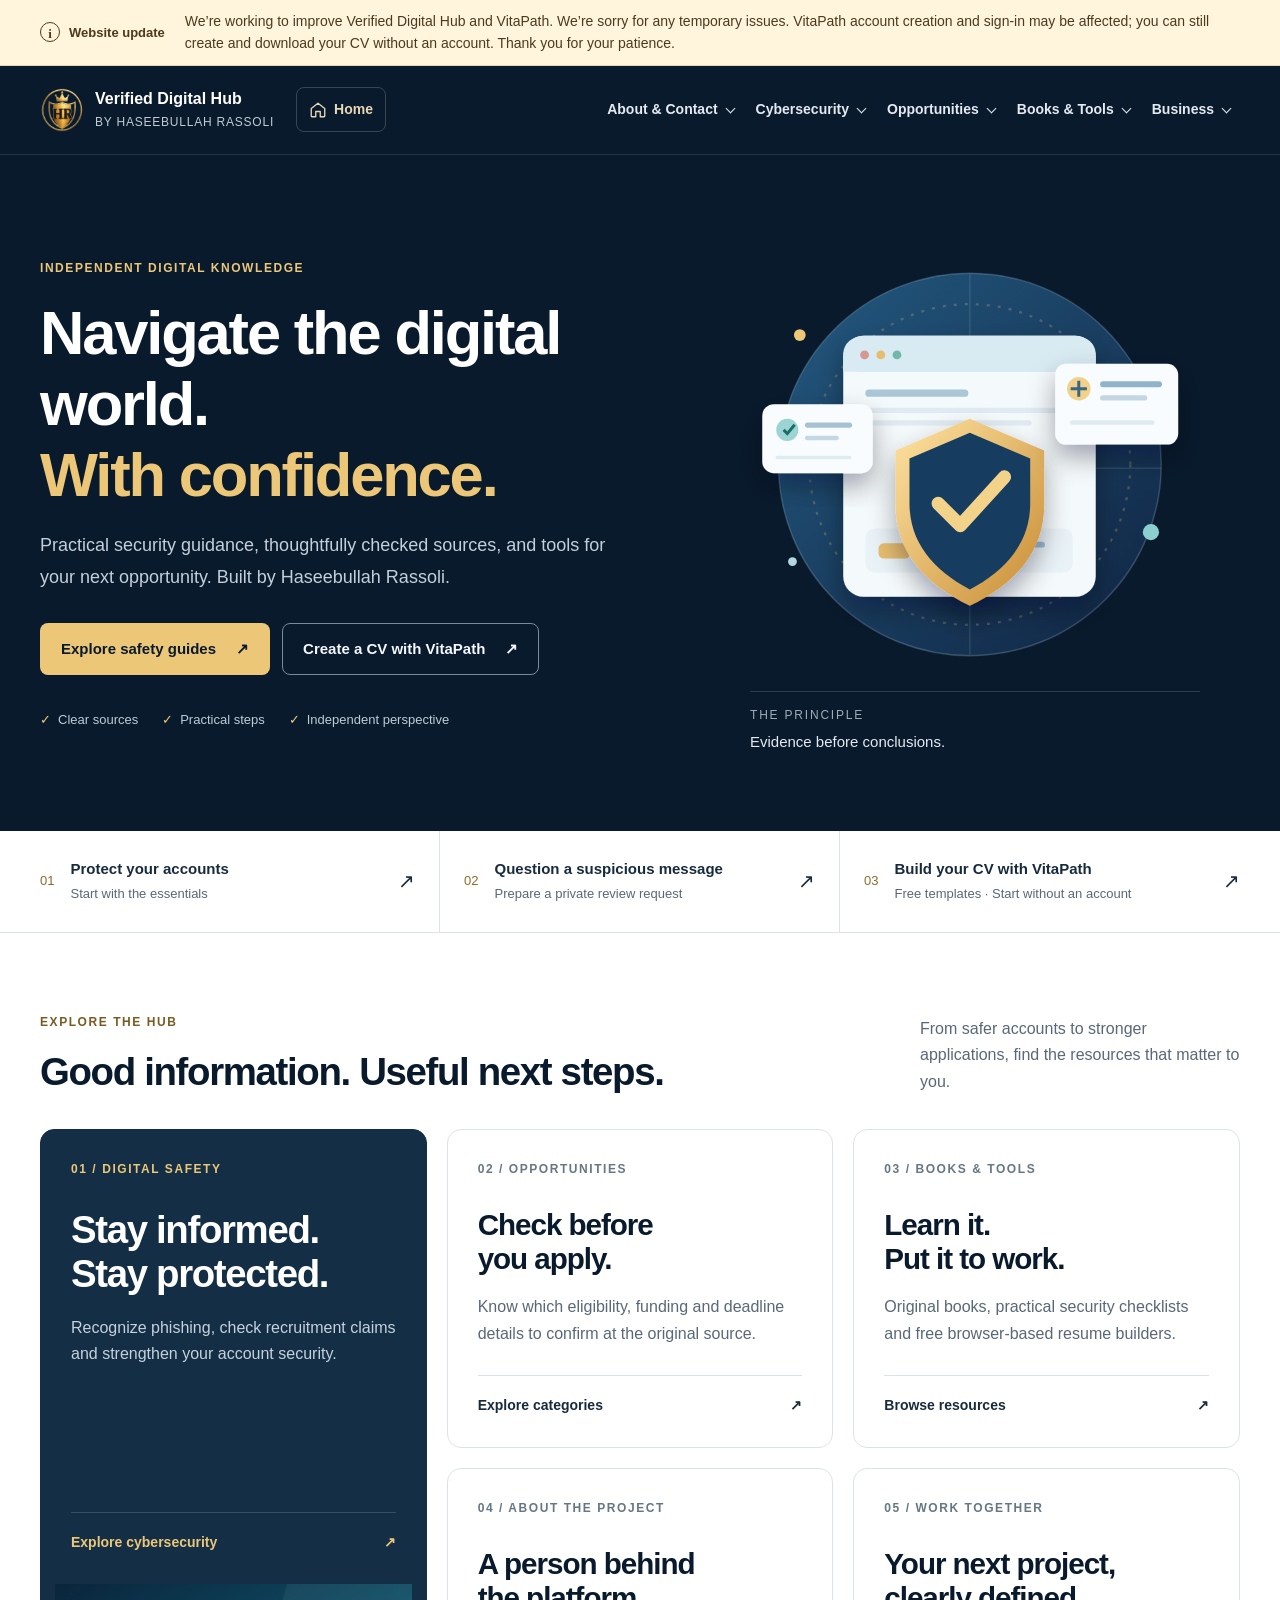
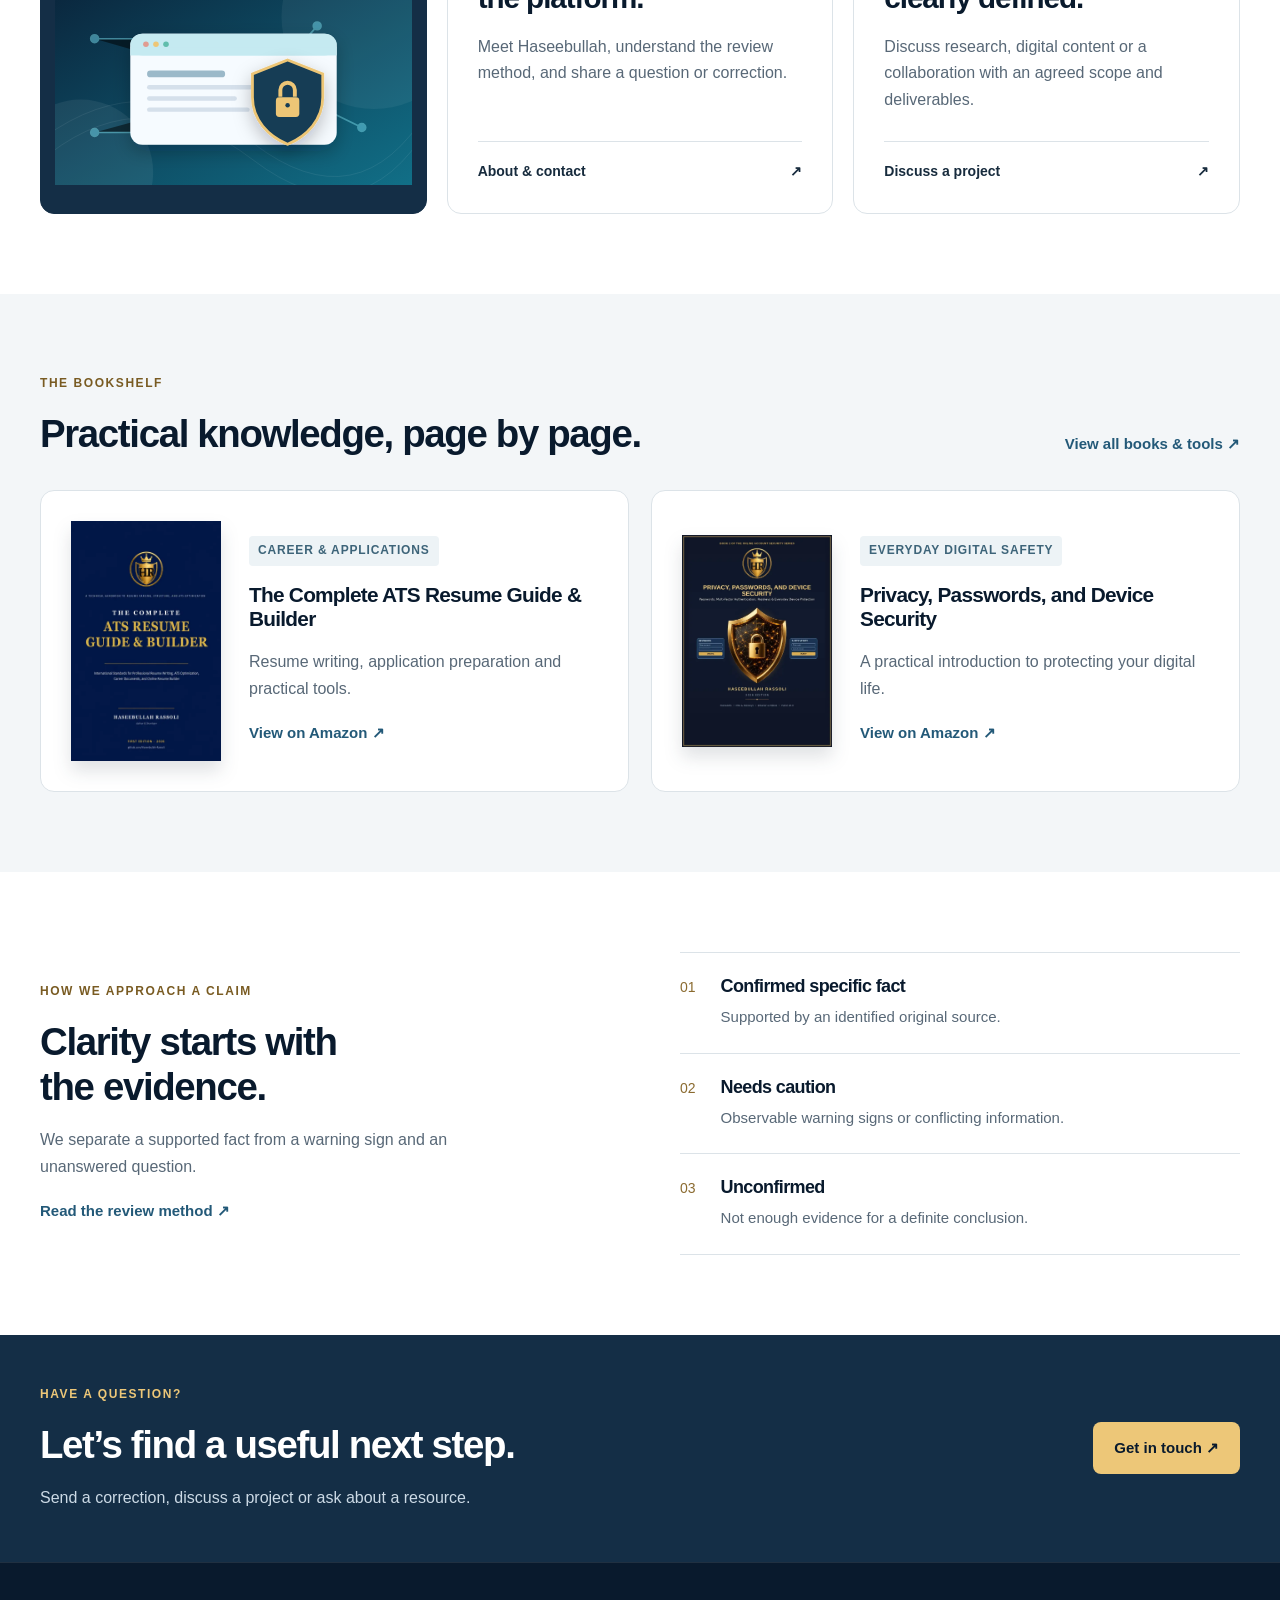
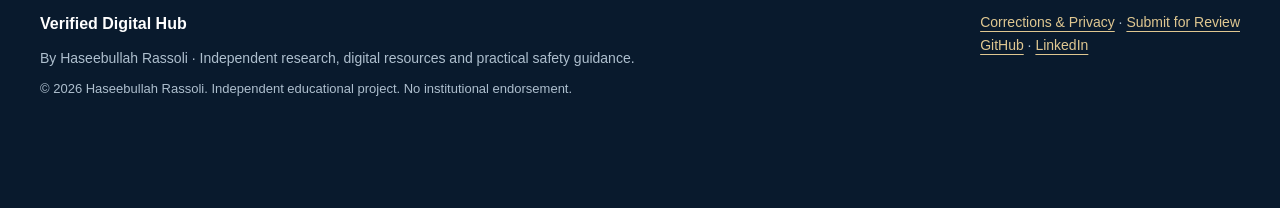
==== commit edea4d88: "Connect VitaPath and add an accessible scrolling update notice" ====
--- a/index.html
+++ b/index.html
@@ -1,6 +1,12 @@
-<!doctype html><html lang="en"><head><meta charset="utf-8"><meta http-equiv="Content-Security-Policy" content="default-src 'none'; script-src https://haseebullah-rassoli.github.io/Haseebullah-rassoli/; script-src-attr 'none'; style-src 'self'; style-src-attr 'none'; img-src 'self'; font-src 'self'; connect-src 'none'; frame-src 'none'; object-src 'none'; base-uri 'none'; form-action 'none'; worker-src 'none'; manifest-src 'none'; upgrade-insecure-requests"><meta name="referrer" content="no-referrer"><meta name="viewport" content="width=device-width, initial-scale=1"><title>Verified Digital Hub | Haseebullah Rassoli</title><meta name="description" content="Independent cybersecurity guidance, opportunity research, books, free resume builders and digital services."><meta name="author" content="Haseebullah Rassoli"><meta name="theme-color" content="#08172f"><meta name="robots" content="index,follow"><link rel="icon" type="image/png" href="assets/hr-logo-favicon.png"><link rel="apple-touch-icon" href="assets/apple-touch-icon.png"><link rel="stylesheet" href="site.css?v=security-1"><script src="whatsapp-contact-config.js" defer></script><script src="security.js" defer></script><script src="site.js?v=security-1" defer></script><link rel="canonical" href="https://haseebullah-rassoli.github.io/Haseebullah-rassoli/"></head><body><a class="skip" href="#main">Skip to main content</a><header class="site-header"><nav class="container nav-shell" aria-label="Primary navigation"><a class="brand" href="index.html"><img src="assets/hr-logo-transparent.png" alt="" width="46" height="46"><span>Verified Digital Hub<small>BY HASEEBULLAH RASSOLI</small></span></a><a class="home-shortcut" href="index.html" aria-label="Go to Home"><svg class="nav-action-icon" viewBox="0 0 24 24" aria-hidden="true"><path d="m3 10 9-7 9 7v10a1 1 0 0 1-1 1h-5v-7H9v7H4a1 1 0 0 1-1-1z"/></svg><span class="nav-action-label">Home</span></a><button class="mobile-toggle" type="button" aria-controls="main-menu" aria-expanded="false"><svg class="nav-action-icon" viewBox="0 0 24 24" aria-hidden="true"><path d="M4 7h16M4 12h16M4 17h16"/></svg><span class="nav-action-label">Menu</span></button><div class="nav-links" id="main-menu"><details class="nav-drop"><summary>About & Contact</summary><div class="nav-menu"><a href="about.html#story">Our Story</a><a href="about.html#verification">Verification Method</a><a href="about.html#corrections">Corrections & Privacy</a><a href="about.html#contact">Feedback & Contact</a></div></details><details class="nav-drop"><summary>Cybersecurity</summary><div class="nav-menu"><a href="cybersecurity.html">Cybersecurity Overview</a><a href="cybersecurity.html#phishing">Phishing & Fake Emails</a><a href="cybersecurity.html#fake-jobs">Fake Jobs & Interviews</a><a href="cybersecurity.html#accounts">Account & Password Safety</a><a href="cybersecurity.html#sources">Official Source Checking</a><a href="submit-review.html">Submit for Review</a></div></details><details class="nav-drop"><summary>Opportunities</summary><div class="nav-menu"><a href="opportunities.html">Browse Categories</a><a href="opportunities.html#scholarships">Scholarships & Bachelor's</a><a href="opportunities.html#postgraduate">Master's & Postgraduate</a><a href="opportunities.html#youth">Youth Programs</a><a href="opportunities.html#jobs">Jobs & Training</a><a href="opportunities.html#events">Events</a></div></details><details class="nav-drop"><summary>Books & Tools</summary><div class="nav-menu"><a href="books-tools.html#books">Published Books</a><a href="books-tools.html#resume">Free Resume Builders</a><a href="books-tools.html#guides">Security Guides & Checklists</a></div></details><details class="nav-drop"><summary>Business</summary><div class="nav-menu"><a href="business.html#research">Research & Source Checking</a><a href="business.html#media">Digital Media Services</a><a href="business.html#management">Social Media Management</a><a href="business.html#creation">Content Creation</a><a href="business.html#advertising">Advertising & Sponsored Content</a><a href="business.html#contact">Partnerships & Contact</a></div></details></div></nav></header><main id="main">
-<section class="hero hub-hero"><div class="container hero-inner"><div class="hero-copy"><p class="eyebrow">INDEPENDENT DIGITAL KNOWLEDGE</p><h1>Navigate the digital world.<br><span>With confidence.</span></h1><p class="lede">Practical security guidance, thoughtfully checked sources, and tools for your next opportunity. Built by Haseebullah Rassoli.</p><div class="buttons"><a class="button gold" href="cybersecurity.html">Explore safety guides <span aria-hidden="true">↗</span></a><a class="button outline" href="books-tools.html#resume">Find a resume tool</a></div><div class="hero-proof"><span>Clear sources</span><span>Practical steps</span><span>Independent perspective</span></div></div><div class="hero-art"><img src="assets/hub-hero.svg" width="720" height="620" alt="Shield protecting a set of digital resource cards" fetchpriority="high"><div class="hero-caption"><span>THE PRINCIPLE</span>Evidence before conclusions.</div></div></div></section>
-<section class="quick-paths" aria-label="Quick links"><div class="container quick-grid"><a href="cybersecurity.html#accounts"><span>01</span><div><strong>Protect your accounts</strong><small>Start with the essentials</small></div><b aria-hidden="true">↗</b></a><a href="submit-review.html"><span>02</span><div><strong>Question a suspicious message</strong><small>Prepare a private review request</small></div><b aria-hidden="true">↗</b></a><a href="books-tools.html#resume"><span>03</span><div><strong>Build your next resume</strong><small>Choose from three free tools</small></div><b aria-hidden="true">↗</b></a></div></section>
+<!doctype html><html lang="en"><head><meta charset="utf-8"><meta http-equiv="Content-Security-Policy" content="default-src 'none'; script-src https://haseebullah-rassoli.github.io/Haseebullah-rassoli/; script-src-attr 'none'; style-src 'self'; style-src-attr 'none'; img-src 'self'; font-src 'self'; connect-src 'none'; frame-src 'none'; object-src 'none'; base-uri 'none'; form-action 'none'; worker-src 'none'; manifest-src 'none'; upgrade-insecure-requests"><meta name="referrer" content="no-referrer"><meta name="viewport" content="width=device-width, initial-scale=1"><title>Verified Digital Hub | Haseebullah Rassoli</title><meta name="description" content="Independent cybersecurity guidance, opportunity research, books, free resume builders and digital services."><meta name="author" content="Haseebullah Rassoli"><meta name="theme-color" content="#08172f"><meta name="robots" content="index,follow"><link rel="icon" type="image/png" href="assets/hr-logo-favicon.png"><link rel="apple-touch-icon" href="assets/apple-touch-icon.png"><link rel="stylesheet" href="site.css?v=vitapath-notice-1"><script src="whatsapp-contact-config.js" defer></script><script src="security.js" defer></script><script src="site.js?v=vitapath-notice-1" defer></script><link rel="canonical" href="https://haseebullah-rassoli.github.io/Haseebullah-rassoli/"></head><body><a class="skip" href="#main">Skip to main content</a><aside class="hub-update-notice" aria-label="Website update notice" data-update-notice>
+<div class="container hub-notice-inner">
+<strong class="hub-notice-label"><span aria-hidden="true">i</span> Website update</strong>
+<div class="hub-notice-viewport" id="hub-update-message"><div class="hub-notice-track"><p class="hub-notice-copy">We’re working to improve Verified Digital Hub and VitaPath. We’re sorry for any temporary issues. VitaPath account creation and sign-in may be affected; you can still create and download your CV without an account. Thank you for your patience.</p></div></div>
+<button class="hub-notice-toggle" type="button" aria-controls="hub-update-message" aria-label="Pause scrolling notice" aria-pressed="false" hidden>Pause</button>
+</div></aside>
+<header class="site-header"><nav class="container nav-shell" aria-label="Primary navigation"><a class="brand" href="index.html"><img src="assets/hr-logo-transparent.png" alt="" width="46" height="46"><span>Verified Digital Hub<small>BY HASEEBULLAH RASSOLI</small></span></a><a class="home-shortcut" href="index.html" aria-label="Go to Home"><svg class="nav-action-icon" viewBox="0 0 24 24" aria-hidden="true"><path d="m3 10 9-7 9 7v10a1 1 0 0 1-1 1h-5v-7H9v7H4a1 1 0 0 1-1-1z"/></svg><span class="nav-action-label">Home</span></a><button class="mobile-toggle" type="button" aria-controls="main-menu" aria-expanded="false"><svg class="nav-action-icon" viewBox="0 0 24 24" aria-hidden="true"><path d="M4 7h16M4 12h16M4 17h16"/></svg><span class="nav-action-label">Menu</span></button><div class="nav-links" id="main-menu"><details class="nav-drop"><summary>About & Contact</summary><div class="nav-menu"><a href="about.html#story">Our Story</a><a href="about.html#verification">Verification Method</a><a href="about.html#corrections">Corrections & Privacy</a><a href="about.html#contact">Feedback & Contact</a></div></details><details class="nav-drop"><summary>Cybersecurity</summary><div class="nav-menu"><a href="cybersecurity.html">Cybersecurity Overview</a><a href="cybersecurity.html#phishing">Phishing & Fake Emails</a><a href="cybersecurity.html#fake-jobs">Fake Jobs & Interviews</a><a href="cybersecurity.html#accounts">Account & Password Safety</a><a href="cybersecurity.html#sources">Official Source Checking</a><a href="submit-review.html">Submit for Review</a></div></details><details class="nav-drop"><summary>Opportunities</summary><div class="nav-menu"><a href="opportunities.html">Browse Categories</a><a href="opportunities.html#scholarships">Scholarships & Bachelor's</a><a href="opportunities.html#postgraduate">Master's & Postgraduate</a><a href="opportunities.html#youth">Youth Programs</a><a href="opportunities.html#jobs">Jobs & Training</a><a href="opportunities.html#events">Events</a></div></details><details class="nav-drop"><summary>Books & Tools</summary><div class="nav-menu"><a href="https://haseebullah-rassoli.github.io/VitaPath/">VitaPath CV &amp; Resume Builder ↗</a><a href="books-tools.html#books">Published Books</a><a href="books-tools.html#resume">Free Resume Builders</a><a href="books-tools.html#guides">Security Guides & Checklists</a></div></details><details class="nav-drop"><summary>Business</summary><div class="nav-menu"><a href="business.html#research">Research & Source Checking</a><a href="business.html#media">Digital Media Services</a><a href="business.html#management">Social Media Management</a><a href="business.html#creation">Content Creation</a><a href="business.html#advertising">Advertising & Sponsored Content</a><a href="business.html#contact">Partnerships & Contact</a></div></details></div></nav></header><main id="main">
+<section class="hero hub-hero"><div class="container hero-inner"><div class="hero-copy"><p class="eyebrow">INDEPENDENT DIGITAL KNOWLEDGE</p><h1>Navigate the digital world.<br><span>With confidence.</span></h1><p class="lede">Practical security guidance, thoughtfully checked sources, and tools for your next opportunity. Built by Haseebullah Rassoli.</p><div class="buttons"><a class="button gold" href="cybersecurity.html">Explore safety guides <span aria-hidden="true">↗</span></a><a class="button outline" href="https://haseebullah-rassoli.github.io/VitaPath/">Create a CV with VitaPath <span aria-hidden="true">↗</span></a></div><div class="hero-proof"><span>Clear sources</span><span>Practical steps</span><span>Independent perspective</span></div></div><div class="hero-art"><img src="assets/hub-hero.svg" width="720" height="620" alt="Shield protecting a set of digital resource cards" fetchpriority="high"><div class="hero-caption"><span>THE PRINCIPLE</span>Evidence before conclusions.</div></div></div></section>
+<section class="quick-paths" aria-label="Quick links"><div class="container quick-grid"><a href="cybersecurity.html#accounts"><span>01</span><div><strong>Protect your accounts</strong><small>Start with the essentials</small></div><b aria-hidden="true">↗</b></a><a href="submit-review.html"><span>02</span><div><strong>Question a suspicious message</strong><small>Prepare a private review request</small></div><b aria-hidden="true">↗</b></a><a href="https://haseebullah-rassoli.github.io/VitaPath/"><span>03</span><div><strong>Build your CV with VitaPath</strong><small>Free templates · Start without an account</small></div><b aria-hidden="true">↗</b></a></div></section>
 <section class="section" id="explore"><div class="container"><div class="section-heading"><div><p class="eyebrow">EXPLORE THE HUB</p><h2>Good information. Useful next steps.</h2></div><p>From safer accounts to stronger applications, find the resources that matter to you.</p></div><div class="hub-card-grid">
 <article class="hub-card featured"><div class="hub-card-content"><span class="section-number">01 / DIGITAL SAFETY</span><h3>Stay informed.<br>Stay protected.</h3><p>Recognize phishing, check recruitment claims and strengthen your account security.</p><a class="hub-card-cta" href="cybersecurity.html">Explore cybersecurity <span aria-hidden="true">↗</span></a></div><img src="assets/hub-cybersecurity.svg" alt="Protected email and security shield" width="640" height="360" loading="lazy"></article>
 <article class="hub-card"><div class="hub-card-content"><span class="section-number">02 / OPPORTUNITIES</span><h3>Check before <br>you apply.</h3><p>Know which eligibility, funding and deadline details to confirm at the original source.</p><a class="hub-card-cta" href="opportunities.html">Explore categories <span aria-hidden="true">↗</span></a></div></article>
--- a/site.css
+++ b/site.css
@@ -8,4 +8,29 @@
 @media print{.site-header,.hub-whatsapp-contact,.site-footer,.breadcrumb{display:none}.container{width:100%}.hero,.page-hero{background:white;color:black}.hero h1,.page-hero h1,.hero h1 span{color:black}.section{padding:20px 0}a{color:black}.card,.hub-card{break-inside:avoid}}
 .nav-drop summary[aria-current]{color:var(--gold)}
 
+/* Readable by default; the repeated copy only enables a continuous visual ticker. */
+.hub-update-notice{background:#fff5dd;color:#4c3a1d;border-bottom:1px solid #e8d4a6;font-size:.875rem}
+.hub-notice-inner{display:flex;align-items:center;gap:20px;padding-block:10px;min-height:64px}
+.hub-notice-label{display:flex;align-items:center;gap:9px;flex-shrink:0;font-size:.8125rem;white-space:nowrap}
+.hub-notice-label>span{display:grid;place-items:center;width:20px;height:20px;border:1px solid currentColor;border-radius:50%;font-family:Georgia,serif}
+.hub-notice-viewport{flex:1;min-width:0;overflow:hidden}
+.hub-notice-copy{margin:0;line-height:1.6}
+.hub-notice-toggle{flex-shrink:0;min-width:76px;min-height:44px;padding:8px 14px;background:#fffaf0;border:1px solid #be9953;border-radius:7px;color:#4c3a1d;font-size:.8125rem;font-weight:650}
+.hub-notice-toggle:hover{background:#f2dfb5}
+.is-scrolling:not(.is-paused) .hub-notice-track{display:flex;width:max-content;animation:hub-notice-scroll 50s linear infinite}
+.is-scrolling:not(.is-paused) .hub-notice-copy{flex-shrink:0;white-space:nowrap;padding-inline-end:4rem}
+.hub-notice-viewport:hover .hub-notice-track{animation-play-state:paused}
+.is-paused .hub-notice-copy[aria-hidden="true"]{display:none}
+@keyframes hub-notice-scroll{from{transform:translateX(0)}to{transform:translateX(-50%)}}
+.vitapath-feature{display:grid;grid-template-columns:1fr auto;gap:40px;align-items:center;margin-bottom:28px;padding:32px;border:1px solid #d4bd87;border-radius:14px;background:#fffcf5}
+.vitapath-feature h3{font-size:1.7rem;max-width:700px}
+.vitapath-feature p{max-width:730px;color:var(--muted);font-size:1rem}
+.vitapath-feature .vitapath-guest-note{margin-bottom:0;font-size:.875rem;color:#715625}
+.vitapath-feature-actions{display:flex;flex-direction:column;align-items:center;gap:12px}
+.vitapath-feature-actions>span{font-size:.75rem;color:var(--muted);text-align:center}
+@media(max-width:820px){.vitapath-feature{grid-template-columns:1fr;gap:24px;padding:25px}.vitapath-feature-actions{align-items:flex-start}}
+@media(max-width:590px){.hub-notice-inner{display:grid;grid-template-columns:1fr auto;gap:7px 12px;padding-block:9px}.hub-notice-label{font-size:.75rem}.hub-notice-viewport{grid-column:1/-1;grid-row:2;padding-bottom:4px}.hub-notice-toggle{grid-column:2;grid-row:1;min-width:72px}.hub-update-notice{font-size:.8125rem}.vitapath-feature h3{font-size:1.5rem}}
+@media(prefers-reduced-motion:reduce){.is-scrolling:not(.is-paused) .hub-notice-track{display:block;width:auto;animation:none}.is-scrolling:not(.is-paused) .hub-notice-copy{white-space:normal;padding:0}.hub-notice-copy[aria-hidden="true"],.hub-notice-toggle{display:none}}
+@media print{.hub-update-notice{display:none}}
+
 .secure-form-fields{display:flex;flex-direction:column;gap:20px;border:0;padding:0;margin:0;min-width:0}.secure-form-fields>label{display:block;font-size:.9375rem;font-weight:600}.secure-form-fields>button{width:100%;background:var(--green);color:white;border:0}.secure-form-fields .external-consent{display:flex;align-items:flex-start;gap:12px;font-size:.875rem;font-weight:400;line-height:1.6}.hub-wa-form .external-consent input{width:20px;min-height:20px;height:20px;flex:0 0 20px;margin:3px 0 0;accent-color:var(--green)}.submission-result{max-width:750px;margin:auto}.submission-result-title{color:var(--navy);font-size:clamp(30px,5vw,43px)}[data-security-business-panel]{margin-top:32px;max-width:850px}
